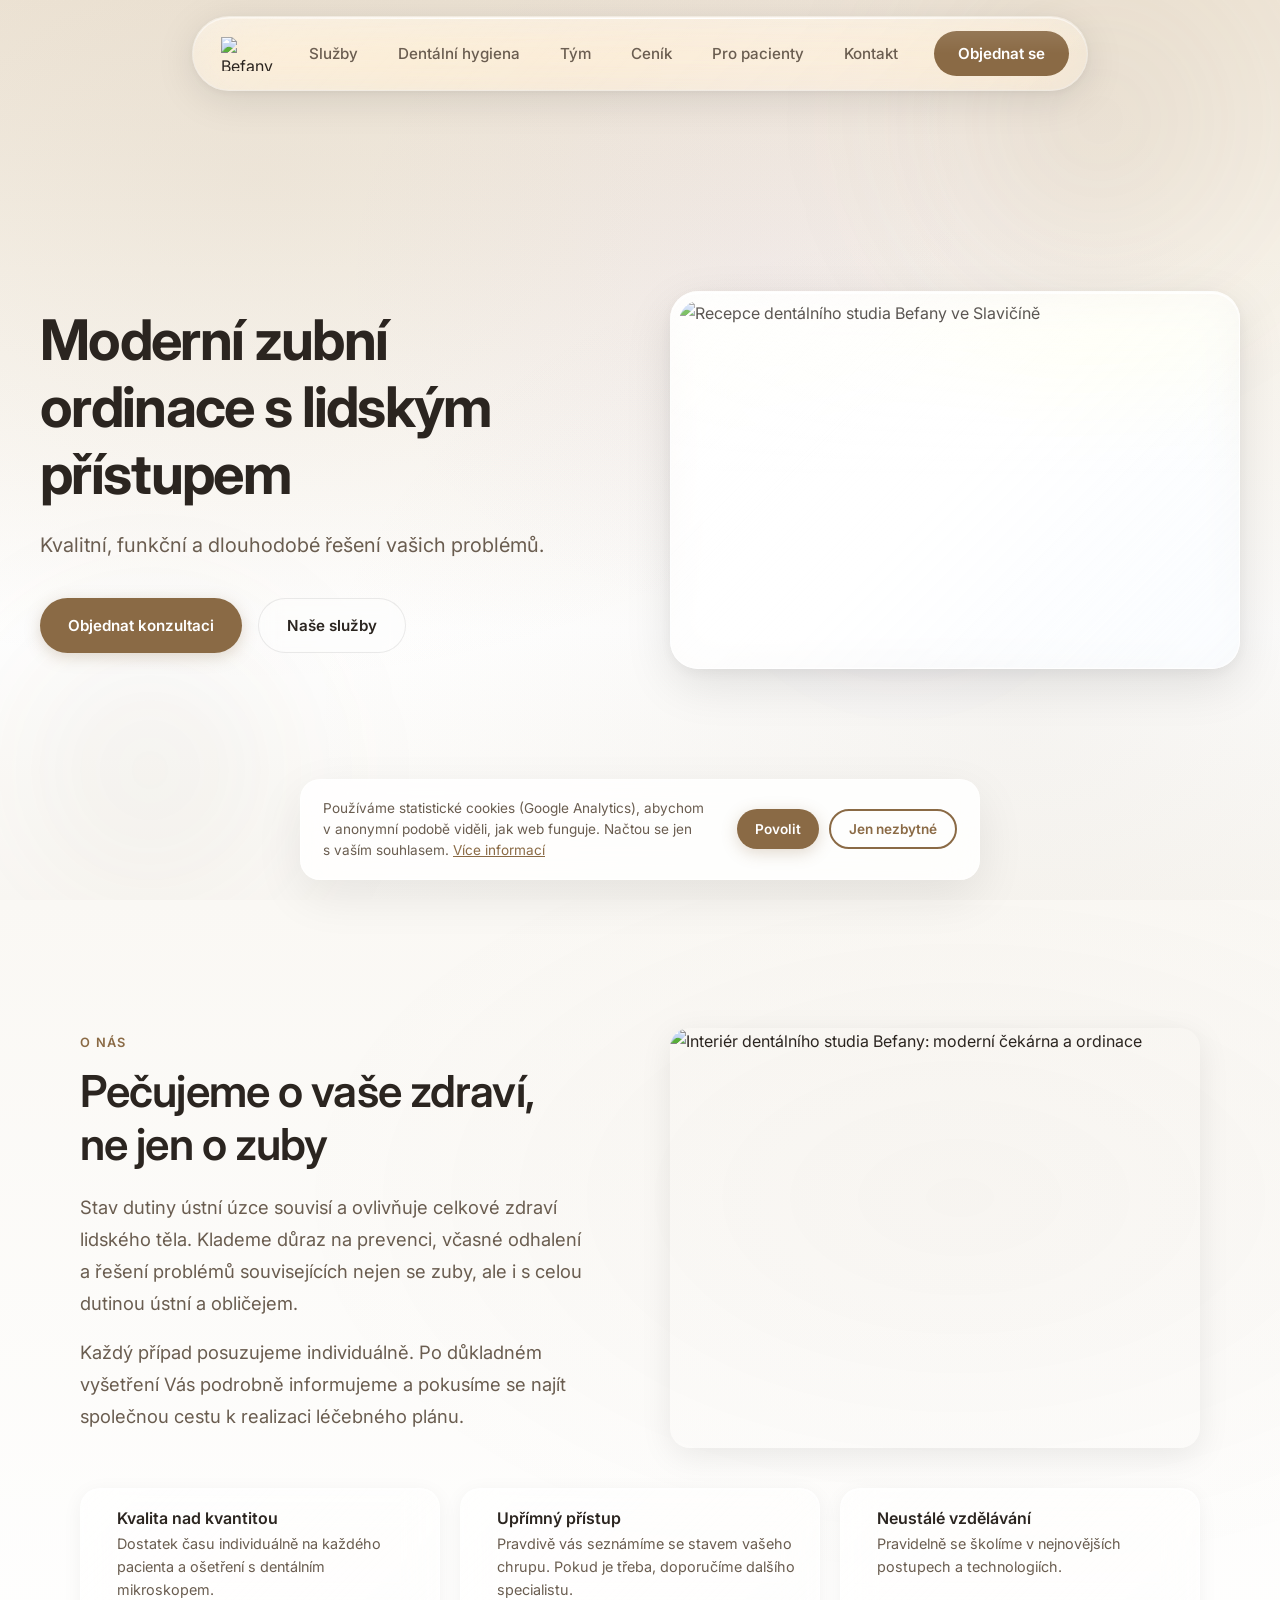
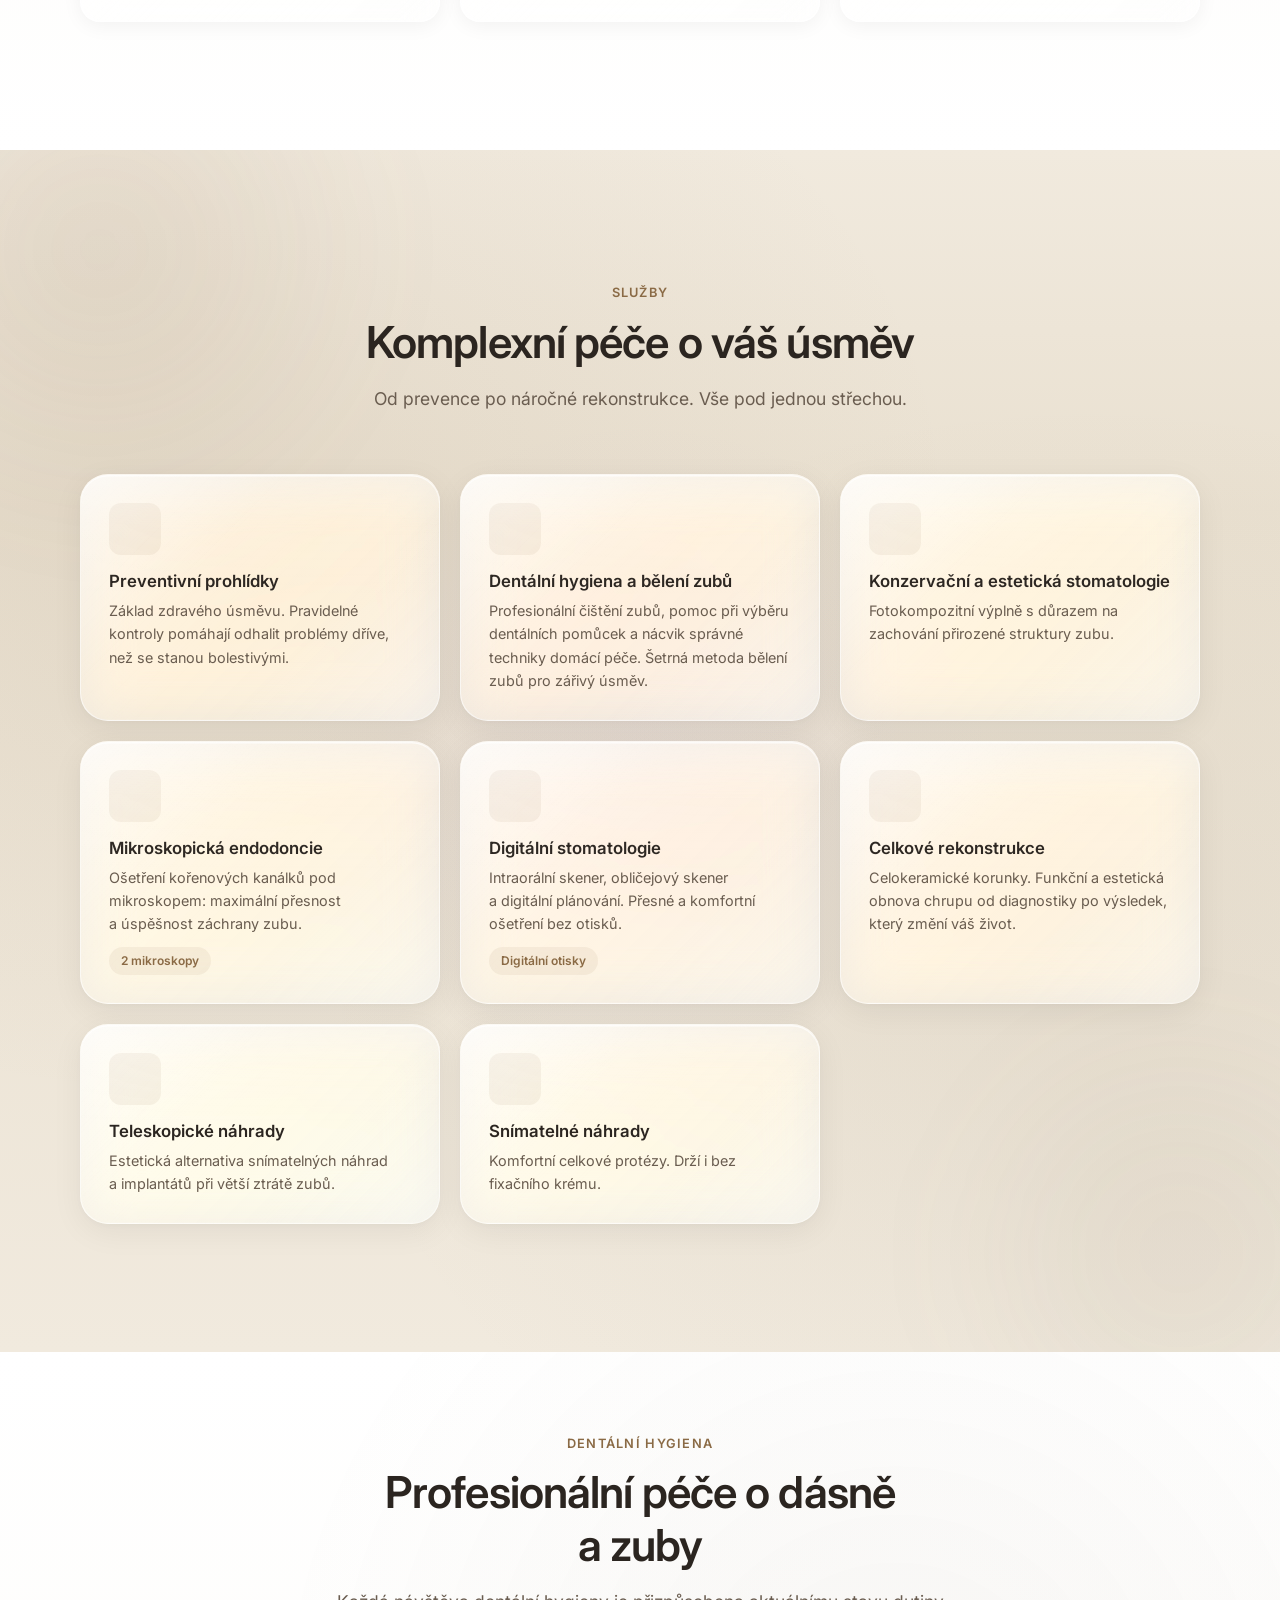
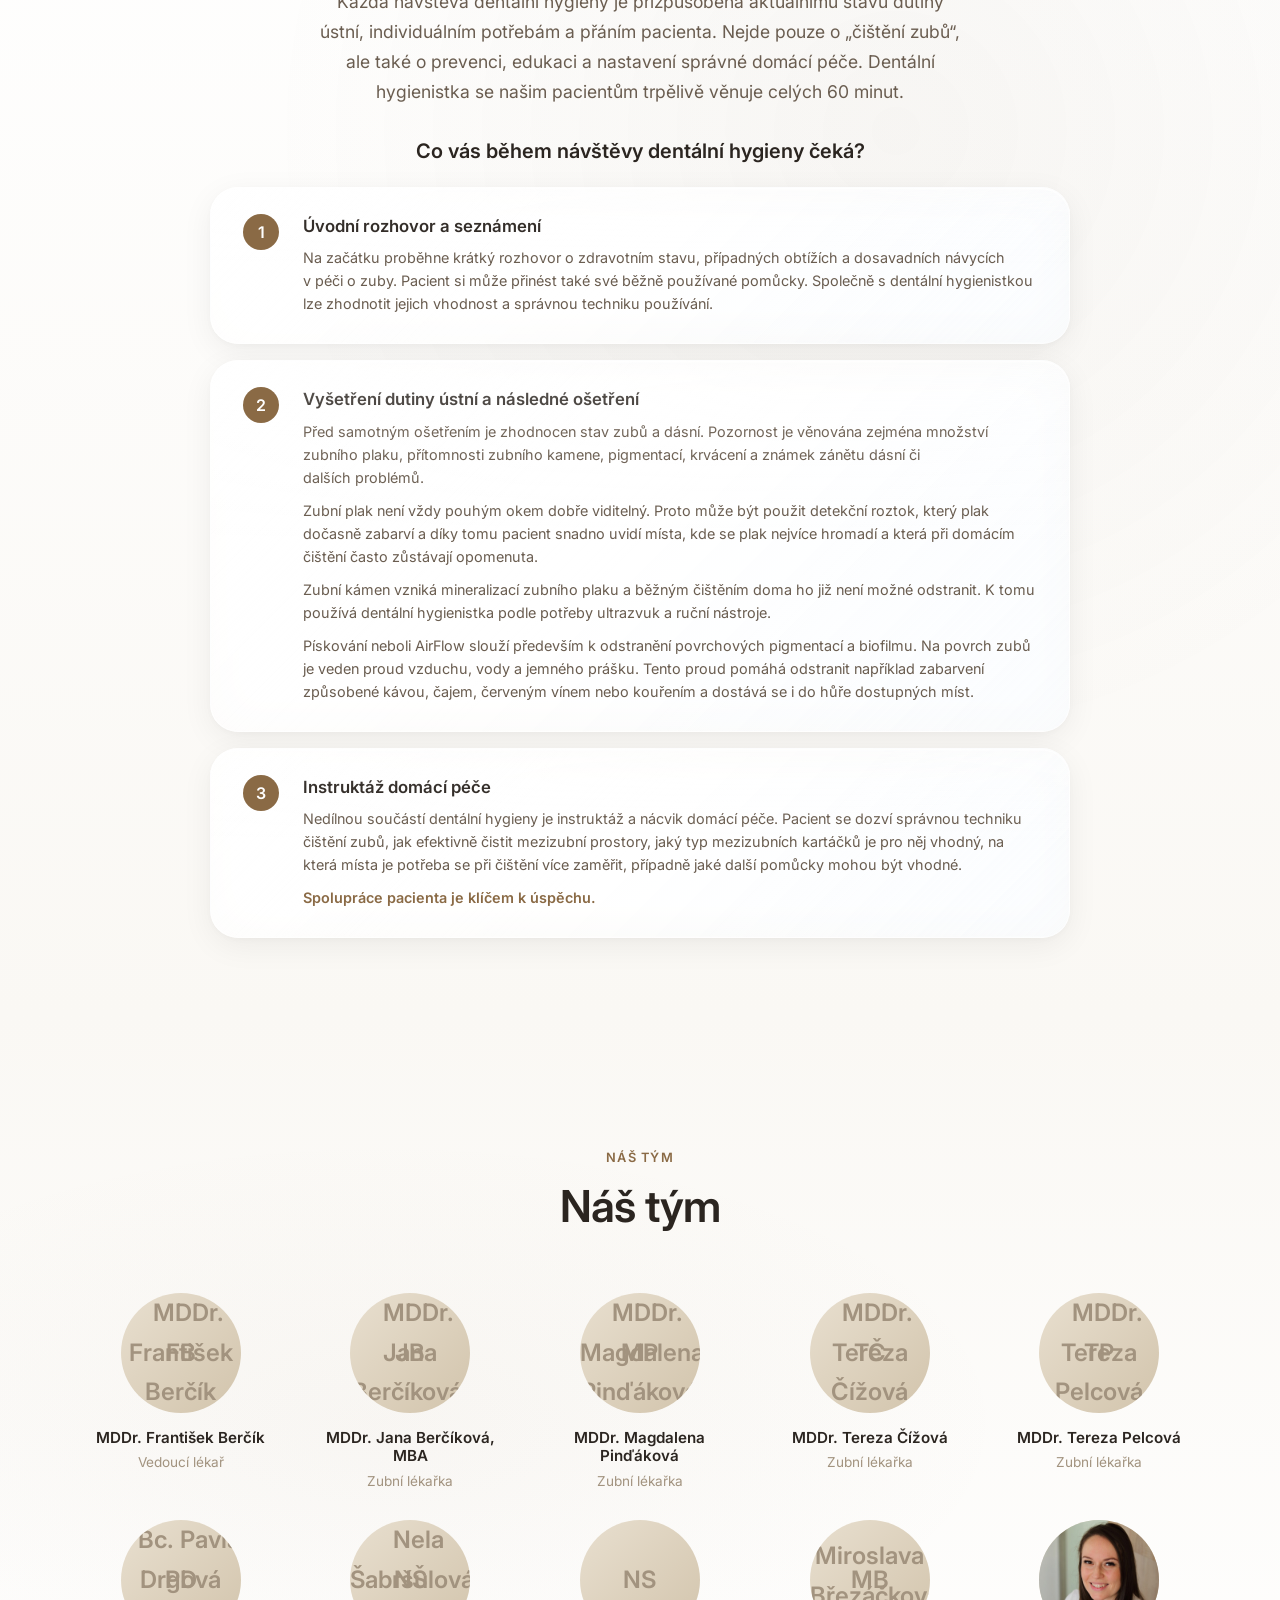
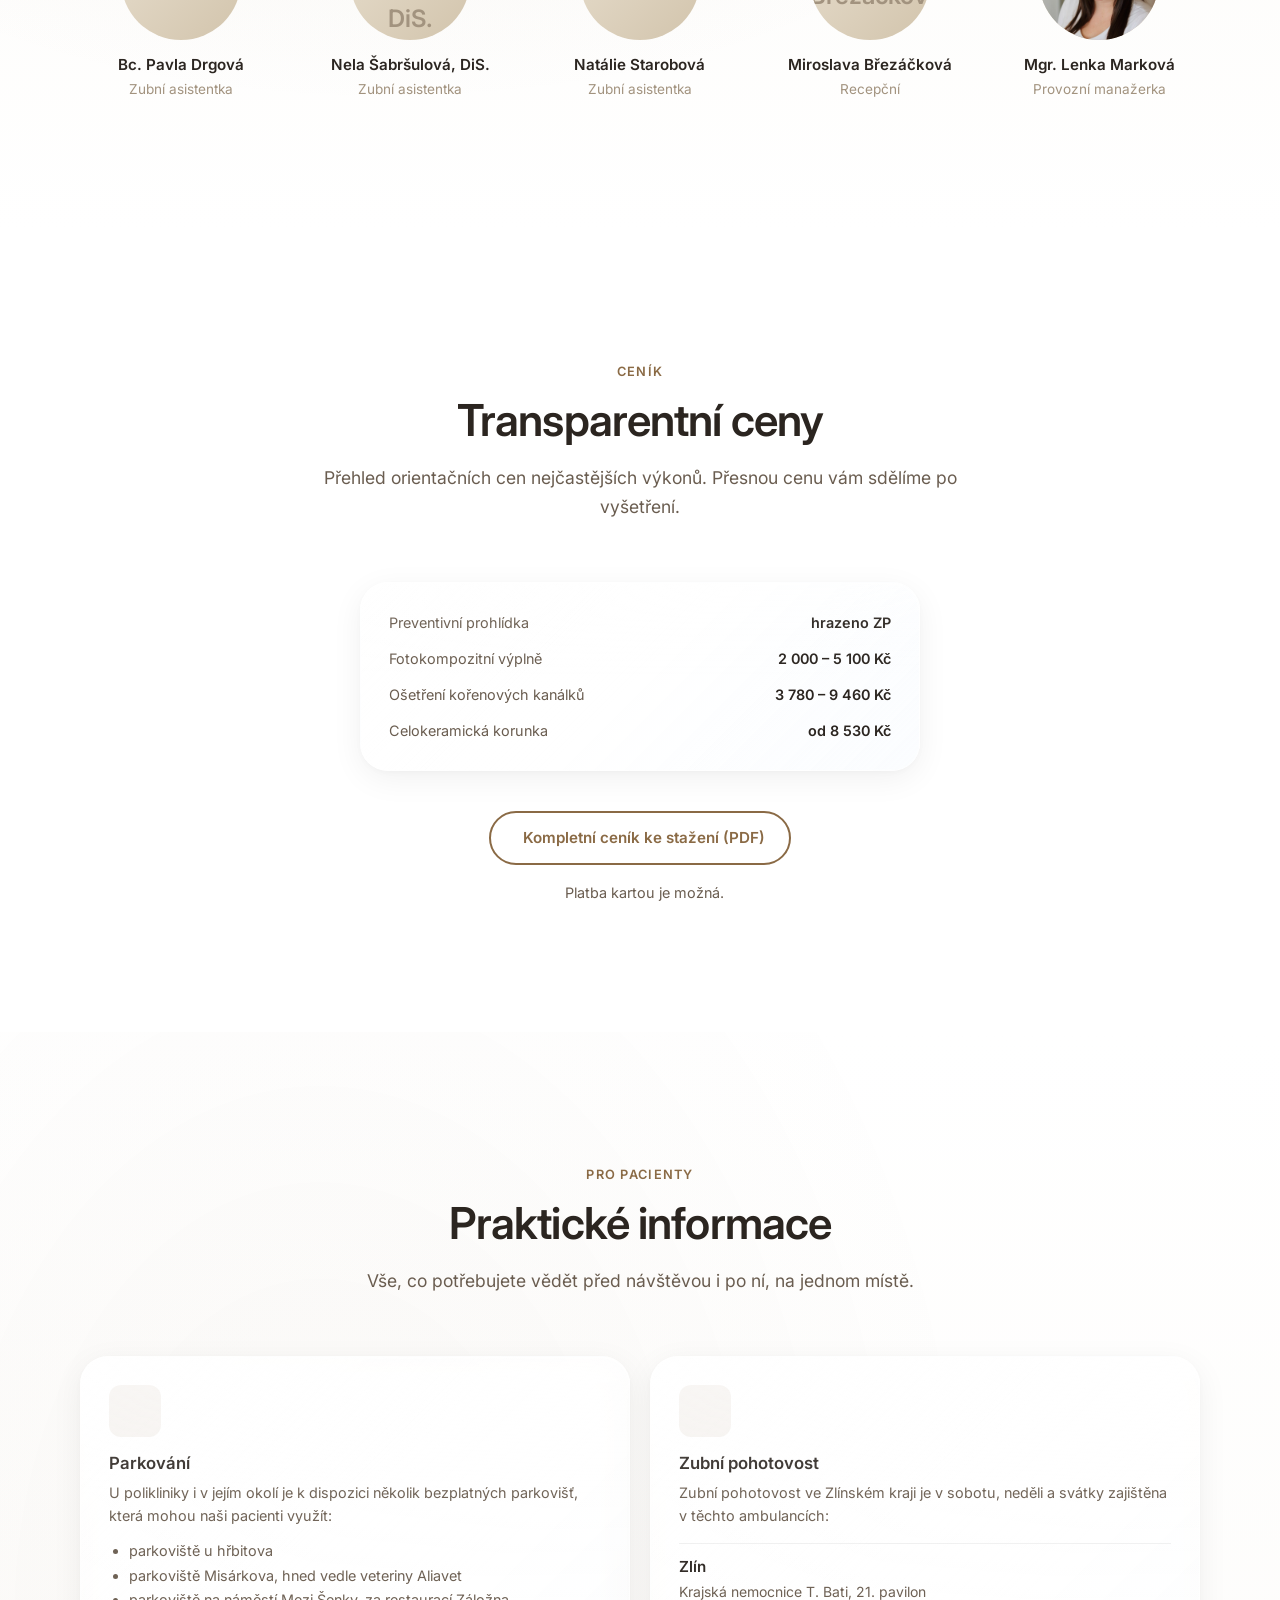
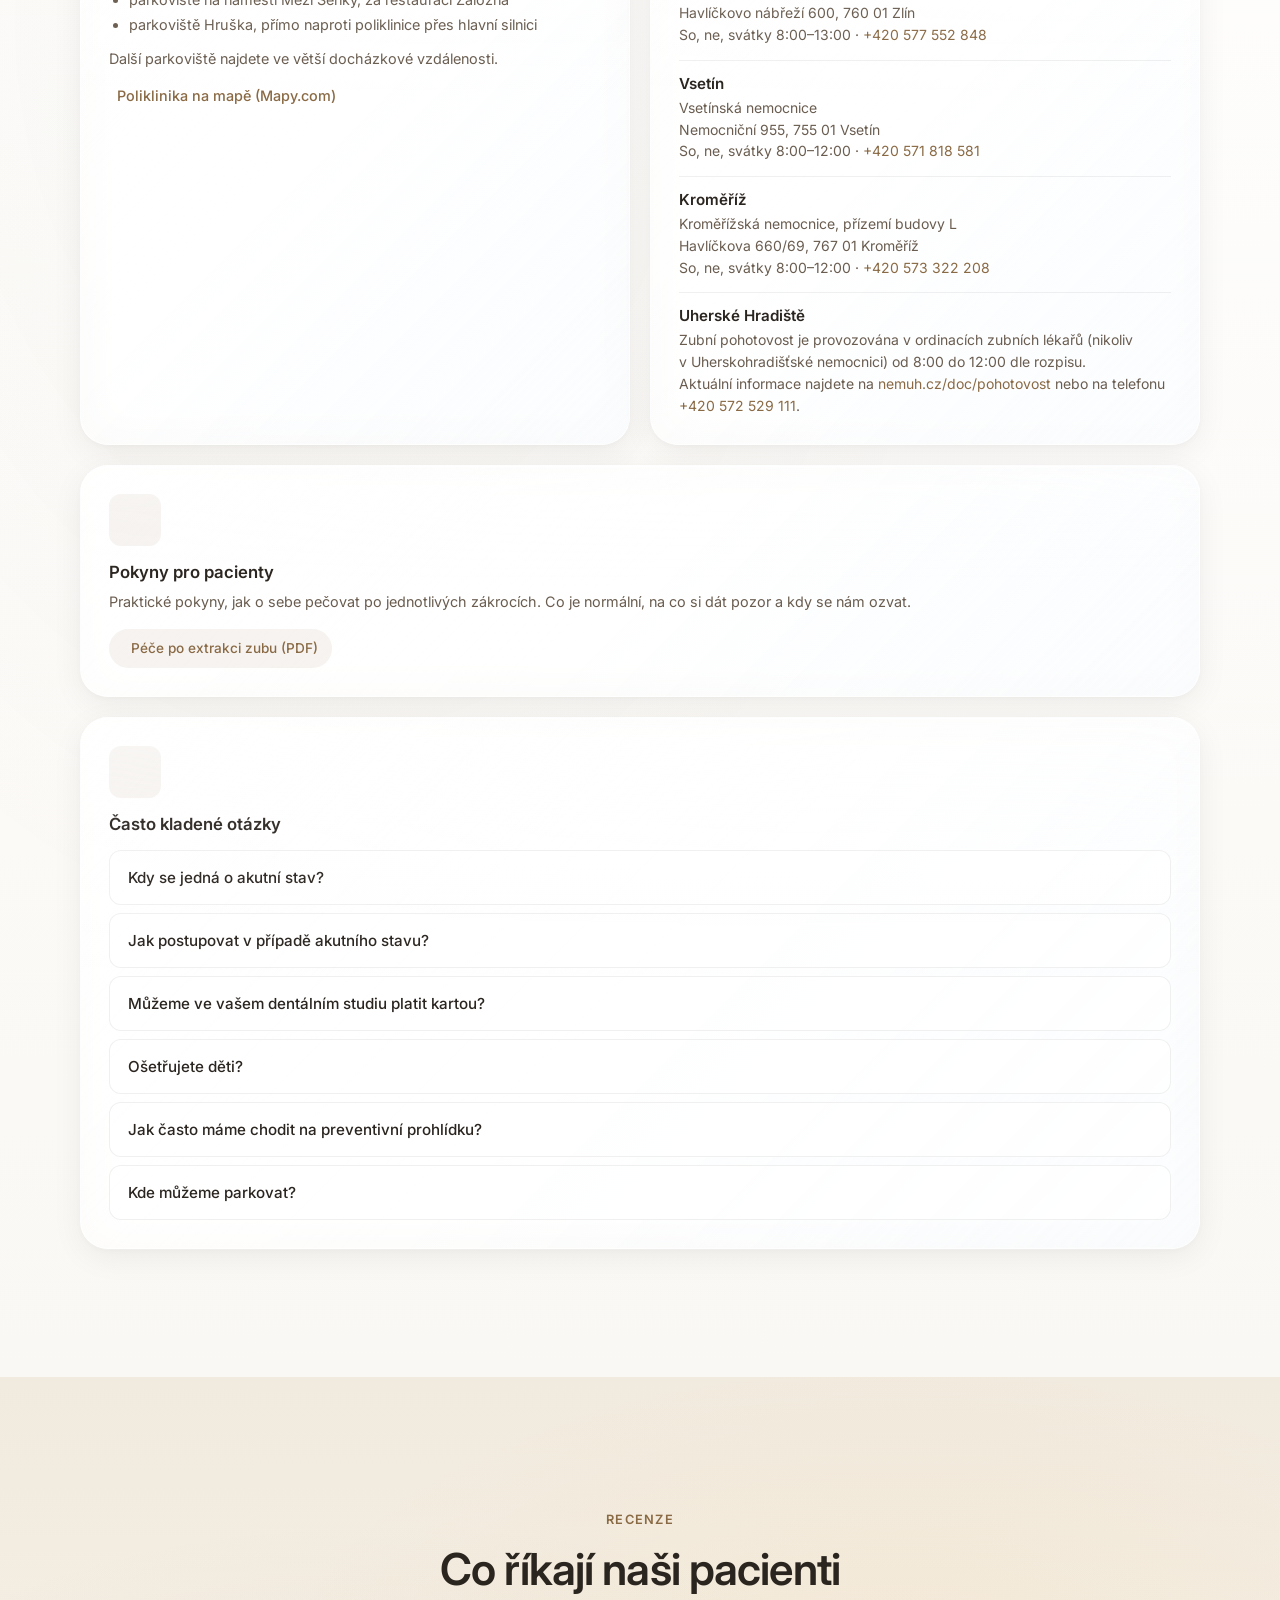
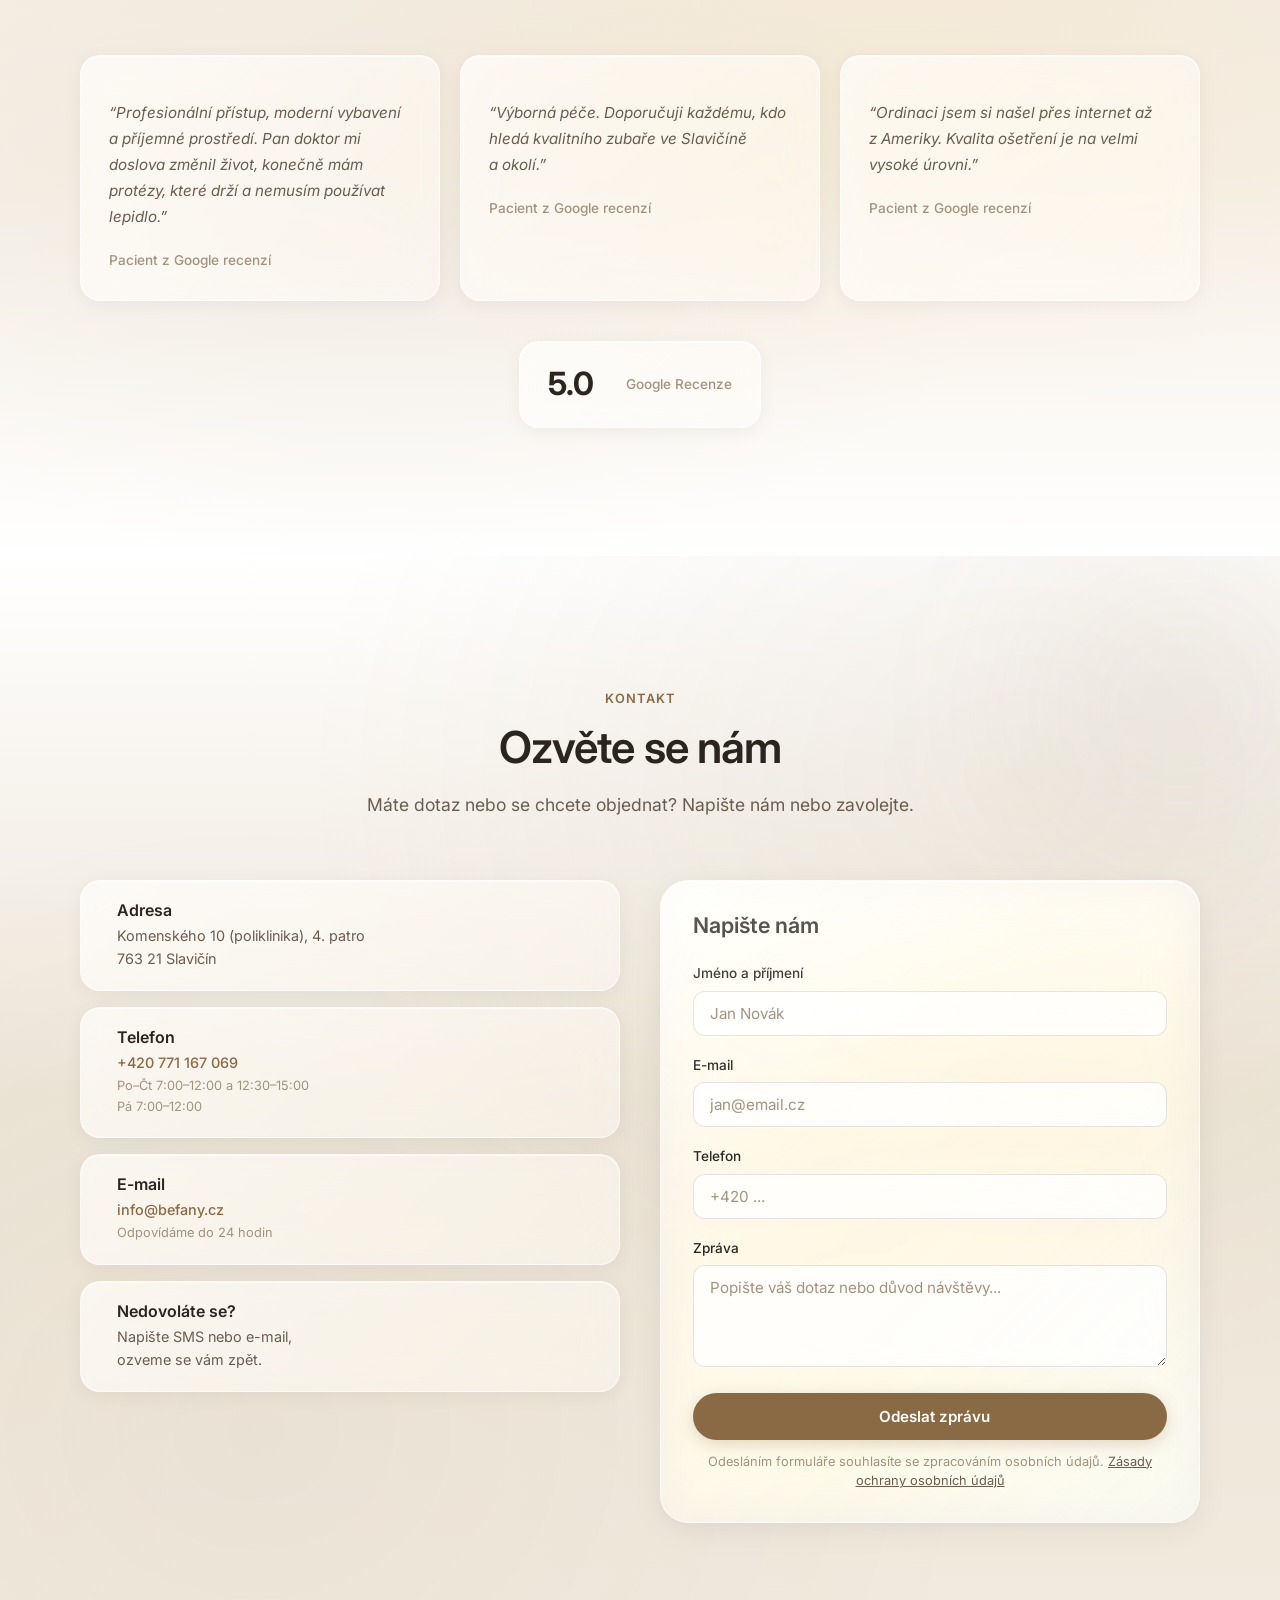
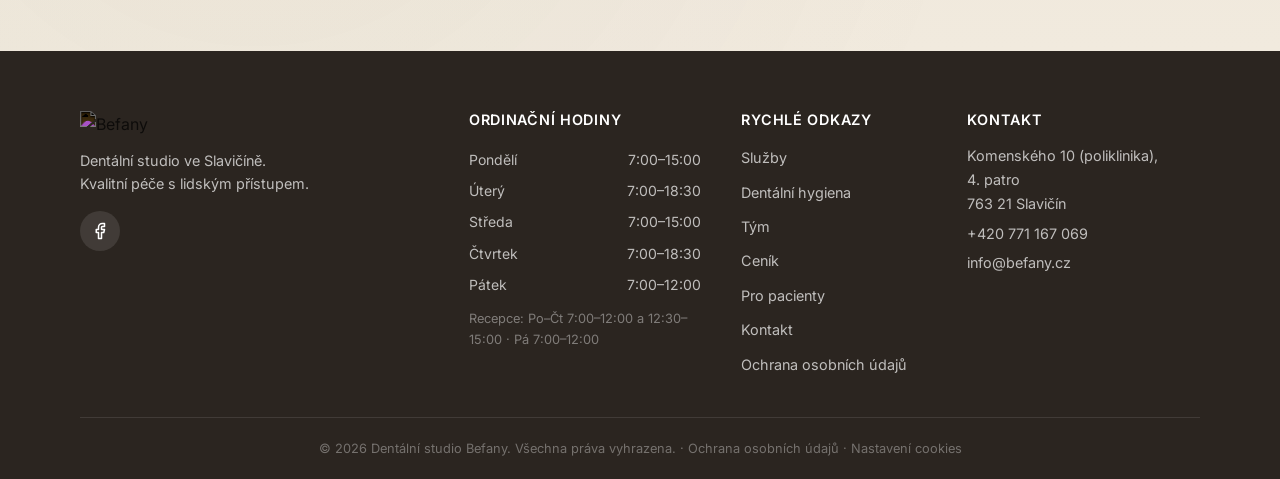
==== index.html @ 84bf46eb "v6.1 — funkční formulář (Web3Forms) a aktuality z Google tabulky - formulář posílá přes Web3Forms na" ====
<!DOCTYPE html>
<html lang="cs">
<head>
  <meta charset="UTF-8">
  <meta name="viewport" content="width=device-width, initial-scale=1.0">
  <meta name="description" content="Dentální studio Befany: kvalitní zubní péče ve Slavičíně. Specializujeme se na náročné případy, mikroskopickou endodoncii a digitální stomatologii.">
  <title>Befany · Dentální studio Slavičín</title>

  <!-- Fonts -->
  <link rel="preconnect" href="https://fonts.googleapis.com">
  <link rel="preconnect" href="https://fonts.gstatic.com" crossorigin>
  <link href="https://fonts.googleapis.com/css2?family=Inter:wght@300;400;500;600;700&display=swap" rel="stylesheet">

  <!-- Icons -->
  <script src="https://unpkg.com/lucide@latest"></script>

  <!-- Styles -->
  <link rel="stylesheet" href="style.css">
</head>
<body>

  <!-- ============ ISLAND NAVIGATION ============ -->
  <nav class="island-nav" id="islandNav">
    <a href="#hero" class="nav-logo">
      <img src="assets/befany-logo.png" alt="Befany" height="28">
    </a>
    <div class="nav-links" id="navLinks">
      <a href="#aktuality" class="nav-aktuality" hidden>Aktuality</a>
      <a href="#sluzby">Služby</a>
      <a href="#hygiena">Dentální hygiena</a>
      <a href="#tym">Tým</a>
      <a href="#cenik">Ceník</a>
      <a href="#propacienty">Pro pacienty</a>
      <a href="#kontakt">Kontakt</a>
    </div>
    <a href="#kontakt" class="nav-cta">Objednat se</a>
    <button class="nav-toggle" id="navToggle" aria-label="Menu">
      <i data-lucide="menu" class="icon-menu"></i>
      <i data-lucide="x" class="icon-close"></i>
    </button>
  </nav>

  <!-- Mobile overlay menu -->
  <div class="mobile-menu" id="mobileMenu">
    <div class="mobile-menu-content">
      <a href="#aktuality" class="nav-aktuality" hidden>Aktuality</a>
      <a href="#sluzby">Služby</a>
      <a href="#hygiena">Dentální hygiena</a>
      <a href="#tym">Tým</a>
      <a href="#cenik">Ceník</a>
      <a href="#parkovani">Parkování</a>
      <a href="#pokyny">Pokyny pro pacienty</a>
      <a href="#faq">Časté otázky</a>
      <a href="#pohotovost">Zubní pohotovost</a>
      <a href="#kontakt">Kontakt</a>
      <a href="#kontakt" class="mobile-cta">Objednat se</a>
    </div>
  </div>


  <!-- ============ HERO ============ -->
  <section class="hero" id="hero">
    <div class="hero-ambient">
      <div class="blob blob-1"></div>
      <div class="blob blob-2"></div>
      <div class="blob blob-3"></div>
    </div>
    <div class="hero-split">
      <div class="hero-content">
        <h1 class="hero-headline">Moderní zubní ordinace s&nbsp;lidským přístupem</h1>
        <p class="hero-sub">Kvalitní, funkční a&nbsp;dlouhodobé řešení vašich&nbsp;problémů.</p>
        <div class="hero-actions">
          <a href="#kontakt" class="btn btn-primary">Objednat konzultaci</a>
          <a href="#sluzby" class="btn btn-ghost">Naše služby</a>
        </div>
      </div>
      <div class="hero-image">
        <div class="hero-image-frame glass-card">
          <img src="assets/hero-bg.jpg" alt="Recepce dentálního studia Befany ve Slavičíně">
        </div>
      </div>
    </div>
    <!-- Aktuality · obsah se načítá z Google tabulky (main.js), bez platné aktuality zůstane skryto -->
    <div class="hero-aktuality" id="aktuality" hidden>
      <div class="hero-aktuality-inner glass-card">
        <div class="aktuality-pulse"></div>
        <div class="aktuality-icon">
          <i data-lucide="bell-ring"></i>
        </div>
        <div class="aktuality-content">
          <div class="aktuality-items"></div>
        </div>
      </div>
    </div>

    <div class="hero-scroll-hint">
      <i data-lucide="chevron-down"></i>
    </div>
  </section>


  <!-- ============ O NÁS (positioning) ============ -->
  <section class="section section-about" id="onas">
    <div class="container">
      <div class="about-grid">
        <div class="about-text reveal">
          <span class="section-label">O&nbsp;nás</span>
          <h2>Pečujeme o&nbsp;vaše zdraví, ne&nbsp;jen o&nbsp;zuby</h2>
          <p class="about-lead">Stav dutiny ústní úzce souvisí a&nbsp;ovlivňuje celkové zdraví lidského těla. Klademe důraz na prevenci, včasné odhalení a&nbsp;řešení problémů souvisejících nejen se zuby, ale i&nbsp;s&nbsp;celou dutinou ústní a&nbsp;obličejem.</p>
          <p class="about-lead">Každý případ posuzujeme individuálně. Po důkladném vyšetření Vás podrobně informujeme a&nbsp;pokusíme se najít společnou cestu k&nbsp;realizaci léčebného plánu.</p>
        </div>
        <div class="about-image reveal">
          <img src="assets/o-nas.jpg" alt="Interiér dentálního studia Befany: moderní čekárna a ordinace">
        </div>
      </div>
      <div class="about-values reveal">
        <div class="value-card glass-card-light">
          <i data-lucide="shield-check"></i>
          <div>
            <h4>Kvalita nad kvantitou</h4>
            <p>Dostatek času individuálně na každého pacienta a&nbsp;ošetření s&nbsp;dentálním mikroskopem.</p>
          </div>
        </div>
        <div class="value-card glass-card-light">
          <i data-lucide="heart-handshake"></i>
          <div>
            <h4>Upřímný přístup</h4>
            <p>Pravdivě vás seznámíme se stavem vašeho chrupu. Pokud je třeba, doporučíme dalšího specialistu.</p>
          </div>
        </div>
        <div class="value-card glass-card-light">
          <i data-lucide="graduation-cap"></i>
          <div>
            <h4>Neustálé vzdělávání</h4>
            <p>Pravidelně se školíme v&nbsp;nejnovějších postupech a&nbsp;technologiích.</p>
          </div>
        </div>
      </div>
    </div>
  </section>


  <!-- ============ SLUŽBY ============ -->
  <section class="section section-services" id="sluzby">
    <div class="container">
      <div class="section-header reveal">
        <span class="section-label">Služby</span>
        <h2>Komplexní péče o&nbsp;váš úsměv</h2>
        <p class="section-desc">Od prevence po náročné rekonstrukce. Vše pod jednou střechou.</p>
      </div>

      <div class="services-grid">

        <div class="service-card glass-card reveal">
          <div class="service-icon">
            <i data-lucide="search"></i>
          </div>
          <h3>Preventivní prohlídky</h3>
          <p>Základ zdravého úsměvu. Pravidelné kontroly pomáhají odhalit problémy dříve, než se stanou bolestivými.</p>
        </div>

        <div class="service-card glass-card reveal">
          <div class="service-icon">
            <i data-lucide="sparkles"></i>
          </div>
          <h3>Dentální hygiena a&nbsp;bělení zubů</h3>
          <p>Profesionální čištění zubů, pomoc při výběru dentálních pomůcek a&nbsp;nácvik správné techniky domácí péče. Šetrná metoda bělení zubů pro zářivý úsměv.</p>
        </div>

        <div class="service-card glass-card reveal">
          <div class="service-icon">
            <i data-lucide="puzzle"></i>
          </div>
          <h3>Konzervační a&nbsp;estetická stomatologie</h3>
          <p>Fotokompozitní výplně s&nbsp;důrazem na zachování přirozené struktury zubu.</p>
        </div>

        <div class="service-card glass-card reveal">
          <div class="service-icon">
            <i data-lucide="microscope"></i>
          </div>
          <h3>Mikroskopická endodoncie</h3>
          <p>Ošetření kořenových kanálků pod mikroskopem: maximální přesnost a&nbsp;úspěšnost záchrany zubu.</p>
          <span class="service-badge">2 mikroskopy</span>
        </div>

        <div class="service-card glass-card reveal">
          <div class="service-icon">
            <i data-lucide="monitor-smartphone"></i>
          </div>
          <h3>Digitální stomatologie</h3>
          <p>Intraorální skener, obličejový skener a&nbsp;digitální plánování. Přesné a&nbsp;komfortní ošetření bez otisků.</p>
          <span class="service-badge">Digitální otisky</span>
        </div>

        <div class="service-card glass-card reveal">
          <div class="service-icon">
            <i data-lucide="refresh-cw"></i>
          </div>
          <h3>Celkové rekonstrukce</h3>
          <p>Celokeramické korunky. Funkční a&nbsp;estetická obnova chrupu od diagnostiky po výsledek, který změní váš život.</p>
        </div>

        <div class="service-card glass-card reveal">
          <div class="service-icon">
            <i data-lucide="layers"></i>
          </div>
          <h3>Teleskopické náhrady</h3>
          <p>Estetická alternativa snímatelných náhrad a&nbsp;implantátů při větší ztrátě zubů.</p>
        </div>

        <div class="service-card glass-card reveal">
          <div class="service-icon">
            <i data-lucide="smile"></i>
          </div>
          <h3>Snímatelné náhrady</h3>
          <p>Komfortní celkové protézy. Drží i&nbsp;bez fixačního krému.</p>
        </div>

      </div>
    </div>
  </section>


  <!-- ============ DENTÁLNÍ HYGIENA ============ -->
  <section class="section section-hygiene" id="hygiena">
    <div class="container">
      <div class="section-header reveal">
        <span class="section-label">Dentální hygiena</span>
        <h2>Profesionální péče o&nbsp;dásně a&nbsp;zuby</h2>
        <p class="section-desc">Každá návštěva dentální hygieny je přizpůsobena aktuálnímu stavu dutiny ústní, individuálním potřebám a&nbsp;přáním pacienta. Nejde pouze o&nbsp;„čištění zubů“, ale také o&nbsp;prevenci, edukaci a&nbsp;nastavení správné domácí péče. Dentální hygienistka se našim pacientům trpělivě věnuje celých 60&nbsp;minut.</p>
      </div>

      <h3 class="hygiene-steps-title reveal">Co vás během návštěvy dentální hygieny&nbsp;čeká?</h3>
      <div class="hygiene-steps">

        <div class="hygiene-step glass-card reveal">
          <span class="hygiene-step-num">1</span>
          <h4>Úvodní rozhovor a&nbsp;seznámení</h4>
          <p>Na začátku proběhne krátký rozhovor o&nbsp;zdravotním stavu, případných obtížích a&nbsp;dosavadních návycích v&nbsp;péči o&nbsp;zuby. Pacient si může přinést také své běžně používané pomůcky. Společně s&nbsp;dentální hygienistkou lze zhodnotit jejich vhodnost a&nbsp;správnou techniku&nbsp;používání.</p>
        </div>

        <div class="hygiene-step glass-card reveal">
          <span class="hygiene-step-num">2</span>
          <h4>Vyšetření dutiny ústní a&nbsp;následné ošetření</h4>
          <p>Před samotným ošetřením je zhodnocen stav zubů a&nbsp;dásní. Pozornost je věnována zejména množství zubního plaku, přítomnosti zubního kamene, pigmentací, krvácení a&nbsp;známek zánětu dásní či dalších&nbsp;problémů.</p>
          <p>Zubní plak není vždy pouhým okem dobře viditelný. Proto může být použit detekční roztok, který plak dočasně zabarví a&nbsp;díky tomu pacient snadno uvidí místa, kde se plak nejvíce hromadí a&nbsp;která při domácím čištění často zůstávají&nbsp;opomenuta.</p>
          <p>Zubní kámen vzniká mineralizací zubního plaku a&nbsp;běžným čištěním doma ho již není možné odstranit. K&nbsp;tomu používá dentální hygienistka podle potřeby ultrazvuk a&nbsp;ruční&nbsp;nástroje.</p>
          <p>Pískování neboli AirFlow slouží především k&nbsp;odstranění povrchových pigmentací a&nbsp;biofilmu. Na povrch zubů je veden proud vzduchu, vody a&nbsp;jemného prášku. Tento proud pomáhá odstranit například zabarvení způsobené kávou, čajem, červeným vínem nebo kouřením a&nbsp;dostává se i&nbsp;do hůře dostupných&nbsp;míst.</p>
        </div>

        <div class="hygiene-step glass-card reveal">
          <span class="hygiene-step-num">3</span>
          <h4>Instruktáž domácí péče</h4>
          <p>Nedílnou součástí dentální hygieny je instruktáž a&nbsp;nácvik domácí péče. Pacient se dozví správnou techniku čištění zubů, jak efektivně čistit mezizubní prostory, jaký typ mezizubních kartáčků je pro něj vhodný, na která místa je potřeba se při čištění více zaměřit, případně jaké další pomůcky mohou být&nbsp;vhodné.</p>
          <p class="hygiene-step-accent">Spolupráce pacienta je klíčem k&nbsp;úspěchu.</p>
        </div>

      </div>
    </div>
  </section>


  <!-- ============ TÝM ============ -->
  <section class="section section-team" id="tym">
    <div class="container">
      <div class="section-header reveal">
        <span class="section-label">Náš tým</span>
        <h2>Náš tým</h2>
      </div>

      <div class="team-grid">

        <div class="team-card reveal">
          <div class="team-photo" data-initials="FB">
            <img src="assets/team/frantisek-bercik.jpg" alt="MDDr. František Berčík" loading="lazy">
          </div>
          <h3>MDDr. František Berčík</h3>
          <p class="team-role">Vedoucí lékař</p>
        </div>

        <div class="team-card reveal">
          <div class="team-photo" data-initials="JB">
            <img src="assets/team/jana-bercikova.jpg" alt="MDDr. Jana Berčíková, MBA" loading="lazy">
          </div>
          <h3>MDDr. Jana Berčíková, MBA</h3>
          <p class="team-role">Zubní lékařka</p>
        </div>

        <div class="team-card reveal">
          <div class="team-photo" data-initials="MP">
            <img src="assets/team/magdalena-pindakova.jpg" alt="MDDr. Magdalena Pinďáková" loading="lazy">
          </div>
          <h3>MDDr. Magdalena Pinďáková</h3>
          <p class="team-role">Zubní lékařka</p>
        </div>

        <div class="team-card reveal">
          <div class="team-photo" data-initials="TČ">
            <img src="assets/team/tereza-cizova.jpg" alt="MDDr. Tereza Čížová" loading="lazy">
          </div>
          <h3>MDDr. Tereza Čížová</h3>
          <p class="team-role">Zubní lékařka</p>
        </div>

        <div class="team-card reveal">
          <div class="team-photo" data-initials="TP">
            <img src="assets/team/tereza-pelcova.jpg" alt="MDDr. Tereza Pelcová" loading="lazy">
          </div>
          <h3>MDDr. Tereza Pelcová</h3>
          <p class="team-role">Zubní lékařka</p>
        </div>

        <div class="team-card reveal">
          <div class="team-photo" data-initials="PD">
            <img src="assets/team/pavla-drgova.jpg" alt="Bc. Pavla Drgová" loading="lazy">
          </div>
          <h3>Bc. Pavla Drgová</h3>
          <p class="team-role">Zubní asistentka</p>
        </div>

        <div class="team-card reveal">
          <div class="team-photo" data-initials="NŠ">
            <img src="assets/team/nela-sabrsulova.jpg" alt="Nela Šabršulová, DiS." loading="lazy">
          </div>
          <h3>Nela Šabršulová, DiS.</h3>
          <p class="team-role">Zubní asistentka</p>
        </div>

        <div class="team-card reveal">
          <div class="team-photo" data-initials="NS"></div>
          <h3>Natálie Starobová</h3>
          <p class="team-role">Zubní asistentka</p>
        </div>

        <div class="team-card reveal">
          <div class="team-photo" data-initials="MB">
            <img src="assets/team/miroslava-brezackova.jpg" alt="Miroslava Březáčková" loading="lazy">
          </div>
          <h3>Miroslava Březáčková</h3>
          <p class="team-role">Recepční</p>
        </div>

        <div class="team-card reveal">
          <div class="team-photo" data-initials="LM">
            <img src="assets/team/lenka-markova.jpg" alt="Mgr. Lenka Marková" loading="lazy">
          </div>
          <h3>Mgr. Lenka Marková</h3>
          <p class="team-role">Provozní manažerka</p>
        </div>

      </div>
    </div>
  </section>


  <!-- ============ CENÍK ============ -->
  <section class="section section-pricing" id="cenik">
    <div class="container">
      <div class="section-header reveal">
        <span class="section-label">Ceník</span>
        <h2>Transparentní ceny</h2>
        <p class="section-desc">Přehled orientačních cen nejčastějších výkonů. Přesnou cenu vám sdělíme po vyšetření.</p>
      </div>

      <div class="pricing-grid pricing-grid-single">

        <div class="pricing-card glass-card reveal">
          <div class="pricing-items">
            <div class="pricing-row">
              <span>Preventivní prohlídka</span>
              <span class="pricing-price">hrazeno ZP</span>
            </div>
            <div class="pricing-row">
              <span>Fotokompozitní výplně</span>
              <span class="pricing-price">2&nbsp;000 – 5&nbsp;100 Kč</span>
            </div>
            <div class="pricing-row">
              <span>Ošetření kořenových kanálků</span>
              <span class="pricing-price">3&nbsp;780 – 9&nbsp;460 Kč</span>
            </div>
            <div class="pricing-row">
              <span>Celokeramická korunka</span>
              <span class="pricing-price">od 8&nbsp;530 Kč</span>
            </div>
          </div>
        </div>

      </div>

      <div class="pricing-download reveal">
        <a href="assets/files/Befany_cenik_2026.pdf" target="_blank" rel="noopener" class="btn btn-outline">
          <i data-lucide="download"></i>
          Kompletní ceník ke stažení (PDF)
        </a>
        <p class="pricing-note"><i data-lucide="credit-card"></i> Platba kartou je&nbsp;možná.</p>
      </div>

    </div>
  </section>


  <!-- ============ PRO PACIENTY ============ -->
  <section class="section section-patients" id="propacienty">
    <div class="container">
      <div class="section-header reveal">
        <span class="section-label">Pro pacienty</span>
        <h2>Praktické informace</h2>
        <p class="section-desc">Vše, co potřebujete vědět před návštěvou i&nbsp;po&nbsp;ní, na&nbsp;jednom&nbsp;místě.</p>
      </div>

      <div class="patients-grid">

        <!-- Parkování -->
        <div class="patient-card glass-card reveal" id="parkovani">
          <div class="service-icon">
            <i data-lucide="car"></i>
          </div>
          <h3>Parkování</h3>
          <p>U&nbsp;polikliniky i&nbsp;v&nbsp;jejím okolí je k&nbsp;dispozici několik bezplatných parkovišť, která mohou naši pacienti využít:</p>
          <ul class="patient-list">
            <li>parkoviště u&nbsp;hřbitova</li>
            <li>parkoviště Misárkova, hned vedle veteriny Aliavet</li>
            <li>parkoviště na náměstí Mezi Šenky, za restaurací Záložna</li>
            <li>parkoviště Hruška, přímo naproti poliklinice přes hlavní silnici</li>
          </ul>
          <p>Další parkoviště najdete ve větší docházkové vzdálenosti.</p>
          <a class="patient-link" href="https://mapy.com/cs/turisticka?source=firm&amp;id=12998020&amp;x=17.8740966&amp;y=49.0902812&amp;z=19" target="_blank" rel="noopener"><i data-lucide="map"></i> Poliklinika na&nbsp;mapě (Mapy.com)</a>
        </div>

        <!-- Zubní pohotovost -->
        <div class="patient-card glass-card reveal" id="pohotovost">
          <div class="service-icon">
            <i data-lucide="siren"></i>
          </div>
          <h3>Zubní pohotovost</h3>
          <p>Zubní pohotovost ve Zlínském kraji je v&nbsp;sobotu, neděli a&nbsp;svátky zajištěna v&nbsp;těchto ambulancích:</p>
          <div class="emergency-list">
            <div class="emergency-item">
              <h4>Zlín</h4>
              <p>Krajská nemocnice T. Bati, 21. pavilon<br>Havlíčkovo nábřeží 600, 760&nbsp;01 Zlín</p>
              <p>So, ne, svátky 8:00–13:00 · <a href="tel:+420577552848">+420&nbsp;577&nbsp;552&nbsp;848</a></p>
            </div>
            <div class="emergency-item">
              <h4>Vsetín</h4>
              <p>Vsetínská nemocnice<br>Nemocniční 955, 755&nbsp;01 Vsetín</p>
              <p>So, ne, svátky 8:00–12:00 · <a href="tel:+420571818581">+420&nbsp;571&nbsp;818&nbsp;581</a></p>
            </div>
            <div class="emergency-item">
              <h4>Kroměříž</h4>
              <p>Kroměřížská nemocnice, přízemí budovy L<br>Havlíčkova 660/69, 767&nbsp;01 Kroměříž</p>
              <p>So, ne, svátky 8:00–12:00 · <a href="tel:+420573322208">+420&nbsp;573&nbsp;322&nbsp;208</a></p>
            </div>
            <div class="emergency-item">
              <h4>Uherské Hradiště</h4>
              <p>Zubní pohotovost je provozována v&nbsp;ordinacích zubních lékařů (nikoliv v&nbsp;Uherskohradišťské nemocnici) od 8:00 do 12:00 dle rozpisu.</p>
              <p>Aktuální informace najdete na <a href="https://www.nemuh.cz/doc/pohotovost" target="_blank" rel="noopener">nemuh.cz/doc/pohotovost</a> nebo na telefonu <a href="tel:+420572529111">+420&nbsp;572&nbsp;529&nbsp;111</a>.</p>
            </div>
          </div>
        </div>

        <!-- Pokyny pro pacienty -->
        <div class="patient-card glass-card patient-card-wide reveal" id="pokyny">
          <div class="service-icon">
            <i data-lucide="clipboard-list"></i>
          </div>
          <h3>Pokyny pro pacienty</h3>
          <p>Praktické pokyny, jak o&nbsp;sebe pečovat po jednotlivých zákrocích. Co je normální, na co si dát pozor a&nbsp;kdy se nám ozvat.</p>
          <div class="pokyny-list">
            <a class="pokyny-item" href="assets/files/Befany_pece-po-extrakci.pdf" target="_blank" rel="noopener"><i data-lucide="file-text"></i> Péče po extrakci zubu (PDF)</a>
          </div>
        </div>

        <!-- FAQ -->
        <div class="patient-card glass-card patient-card-wide reveal" id="faq">
          <div class="service-icon">
            <i data-lucide="message-circle-question"></i>
          </div>
          <h3>Často kladené otázky</h3>
          <div class="faq-list">
            <details class="faq-item">
              <summary>Kdy se jedná o&nbsp;akutní stav? <i data-lucide="chevron-down"></i></summary>
              <p>Pociťujete silnou, nepřetržitou bolest, která nereaguje na běžná analgetika. Máte otok tváře, dásní nebo krku (zejména s&nbsp;teplotou a&nbsp;obtížným polykáním). Dále také v&nbsp;případě úrazu zubů (vyražený nebo zlomený zub) či krvácení po zákroku, které se nedaří zastavit.</p>
            </details>
            <details class="faq-item">
              <summary>Jak postupovat v&nbsp;případě akutního stavu? <i data-lucide="chevron-down"></i></summary>
              <p>Pokud máte akutní potíže, ošetříme vás po předchozí telefonické domluvě v&nbsp;naší pracovní době. Volejte prosím hned ráno (mezi 7:00 a 8:00), pokusíme se vás ošetřit co nejdříve. Bez objednání může být čekací doba delší.</p>
              <p>Mimo naši pracovní dobu využijte <a href="#pohotovost">zubní pohotovost ve Zlínském kraji</a>.</p>
            </details>
            <details class="faq-item">
              <summary>Můžeme ve vašem dentálním studiu platit kartou? <i data-lucide="chevron-down"></i></summary>
              <p>Ano, v&nbsp;našem dentálním studiu můžete pohodlně platit kartou. Hotovost bereme samozřejmě také.</p>
            </details>
            <details class="faq-item">
              <summary>Ošetřujete děti? <i data-lucide="chevron-down"></i></summary>
              <p>Ano. Je vhodné, aby rodiče s&nbsp;dětmi chodili ke společnému zubaři (do stejného zdravotnického zařízení), proto přijímáme primárně děti našich pacientů.</p>
            </details>
            <details class="faq-item">
              <summary>Jak často máme chodit na preventivní prohlídku? <i data-lucide="chevron-down"></i></summary>
              <p>Na preventivní prohlídku doporučujeme chodit 1× za rok v&nbsp;případě dospělé osoby, u&nbsp;dítěte pak každých 6 měsíců.</p>
            </details>
            <details class="faq-item">
              <summary>Kde můžeme parkovat? <i data-lucide="chevron-down"></i></summary>
              <p>Informace, kde můžete parkovat v&nbsp;okolí polikliniky, najdete v&nbsp;sekci <a href="#parkovani">Parkování</a>.</p>
            </details>
          </div>
        </div>

      </div>
    </div>
  </section>


  <!-- ============ RECENZE ============ -->
  <section class="section section-reviews" id="recenze">
    <div class="container">
      <div class="section-header reveal">
        <span class="section-label">Recenze</span>
        <h2>Co říkají naši pacienti</h2>
      </div>
      <div class="reviews-grid">
        <div class="review-card glass-card-light reveal">
          <div class="review-stars">
            <i data-lucide="star"></i><i data-lucide="star"></i><i data-lucide="star"></i><i data-lucide="star"></i><i data-lucide="star"></i>
          </div>
          <p class="review-text">&ldquo;Profesionální přístup, moderní vybavení a&nbsp;příjemné prostředí. Pan doktor mi doslova změnil život, konečně mám protézy, které drží a&nbsp;nemusím používat lepidlo.&rdquo;</p>
          <span class="review-author">Pacient z&nbsp;Google recenzí</span>
        </div>
        <div class="review-card glass-card-light reveal">
          <div class="review-stars">
            <i data-lucide="star"></i><i data-lucide="star"></i><i data-lucide="star"></i><i data-lucide="star"></i><i data-lucide="star"></i>
          </div>
          <p class="review-text">&ldquo;Výborná péče. Doporučuji každému, kdo hledá kvalitního zubaře ve Slavičíně a&nbsp;okolí.&rdquo;</p>
          <span class="review-author">Pacient z&nbsp;Google recenzí</span>
        </div>
        <div class="review-card glass-card-light reveal">
          <div class="review-stars">
            <i data-lucide="star"></i><i data-lucide="star"></i><i data-lucide="star"></i><i data-lucide="star"></i><i data-lucide="star"></i>
          </div>
          <p class="review-text">&ldquo;Ordinaci jsem si našel přes internet až z&nbsp;Ameriky. Kvalita ošetření je na velmi vysoké úrovni.&rdquo;</p>
          <span class="review-author">Pacient z&nbsp;Google recenzí</span>
        </div>
      </div>
      <div class="reviews-badge reveal">
        <div class="reviews-score glass-card-light">
          <span class="score-number">5.0</span>
          <div class="score-stars">
            <i data-lucide="star"></i><i data-lucide="star"></i><i data-lucide="star"></i><i data-lucide="star"></i><i data-lucide="star"></i>
          </div>
          <span class="score-source">Google Recenze</span>
        </div>
      </div>
    </div>
  </section>


  <!-- ============ KONTAKT ============ -->
  <section class="section section-contact" id="kontakt">
    <div class="container">
      <div class="section-header reveal">
        <span class="section-label">Kontakt</span>
        <h2>Ozvěte se nám</h2>
        <p class="section-desc">Máte dotaz nebo se chcete objednat? Napište nám nebo zavolejte.</p>
      </div>

      <div class="contact-grid">

        <div class="contact-info reveal">
          <div class="contact-card glass-card-light">
            <i data-lucide="map-pin"></i>
            <div>
              <h4>Adresa</h4>
              <p>Komenského 10 (poliklinika), 4.&nbsp;patro<br>763 21 Slavičín</p>
            </div>
          </div>

          <div class="contact-card glass-card-light">
            <i data-lucide="phone"></i>
            <div>
              <h4>Telefon</h4>
              <p><a href="tel:+420771167069">+420 771 167 069</a></p>
              <p class="contact-note">Po–Čt 7:00–12:00 a&nbsp;12:30–15:00<br>Pá 7:00–12:00</p>
            </div>
          </div>

          <div class="contact-card glass-card-light">
            <i data-lucide="mail"></i>
            <div>
              <h4>E-mail</h4>
              <p><a href="mailto:info@befany.cz">info@befany.cz</a></p>
              <p class="contact-note">Odpovídáme do 24 hodin</p>
            </div>
          </div>

          <div class="contact-card glass-card-light">
            <i data-lucide="message-circle"></i>
            <div>
              <h4>Nedovoláte se?</h4>
              <p>Napište SMS nebo e-mail,<br>ozveme se vám zpět.</p>
            </div>
          </div>
        </div>

        <div class="contact-form-wrap reveal">
          <form class="contact-form glass-card" id="contactForm">
            <h3>Napište nám</h3>
            <div class="form-group">
              <label for="name">Jméno a&nbsp;příjmení</label>
              <input type="text" id="name" name="name" required placeholder="Jan Novák">
            </div>
            <div class="form-group">
              <label for="email">E-mail</label>
              <input type="email" id="email" name="email" required placeholder="jan@email.cz">
            </div>
            <div class="form-group">
              <label for="phone">Telefon</label>
              <input type="tel" id="phone" name="phone" placeholder="+420 ...">
            </div>
            <div class="form-group">
              <label for="message">Zpráva</label>
              <textarea id="message" name="message" rows="4" required placeholder="Popište váš dotaz nebo důvod návštěvy..."></textarea>
            </div>
            <input type="checkbox" name="botcheck" class="form-honeypot" tabindex="-1" autocomplete="off" aria-hidden="true">
            <button type="submit" class="btn btn-primary btn-full">
              <i data-lucide="send"></i>
              Odeslat zprávu
            </button>
            <p class="form-status" id="formStatus" role="status" aria-live="polite" hidden></p>
            <p class="form-gdpr-note">Odesláním formuláře souhlasíte se&nbsp;zpracováním osobních údajů. <a href="gdpr.html">Zásady ochrany osobních&nbsp;údajů</a></p>
          </form>
        </div>

      </div>
    </div>
  </section>


  <!-- ============ FOOTER ============ -->
  <footer class="footer">
    <div class="container">
      <div class="footer-grid">

        <div class="footer-brand">
          <img src="assets/befany-logo.png" alt="Befany" height="36" class="footer-logo">
          <p>Dentální studio ve Slavičíně.<br>Kvalitní péče s&nbsp;lidským přístupem.</p>
          <div class="footer-social">
            <a href="https://www.facebook.com/dsbefany" target="_blank" rel="noopener" aria-label="Facebook">
              <svg xmlns="http://www.w3.org/2000/svg" viewBox="0 0 24 24" fill="none" stroke="currentColor" stroke-width="2" stroke-linecap="round" stroke-linejoin="round" aria-hidden="true"><path d="M18 2h-3a5 5 0 0 0-5 5v3H7v4h3v8h4v-8h3l1-4h-4V7a1 1 0 0 1 1-1h3z"/></svg>
            </a>
          </div>
        </div>

        <div class="footer-hours">
          <h4>Ordinační hodiny</h4>
          <table class="hours-table">
            <tr><td>Pondělí</td><td>7:00–15:00</td></tr>
            <tr><td>Úterý</td><td>7:00–18:30</td></tr>
            <tr><td>Středa</td><td>7:00–15:00</td></tr>
            <tr><td>Čtvrtek</td><td>7:00–18:30</td></tr>
            <tr><td>Pátek</td><td>7:00–12:00</td></tr>
          </table>
          <p class="footer-note">Recepce: Po–Čt 7:00–12:00 a&nbsp;12:30–15:00 · Pá 7:00–12:00</p>
        </div>

        <div class="footer-links">
          <h4>Rychlé odkazy</h4>
          <ul>
            <li><a href="#sluzby">Služby</a></li>
            <li><a href="#hygiena">Dentální hygiena</a></li>
            <li><a href="#tym">Tým</a></li>
            <li><a href="#cenik">Ceník</a></li>
            <li><a href="#propacienty">Pro pacienty</a></li>
            <li><a href="#kontakt">Kontakt</a></li>
            <li><a href="gdpr.html">Ochrana osobních údajů</a></li>
          </ul>
        </div>

        <div class="footer-contact">
          <h4>Kontakt</h4>
          <p>Komenského 10 (poliklinika), 4.&nbsp;patro<br>763 21 Slavičín</p>
          <p><a href="tel:+420771167069">+420 771 167 069</a></p>
          <p><a href="mailto:info@befany.cz">info@befany.cz</a></p>
        </div>

      </div>

      <div class="footer-bottom">
        <p>&copy; 2026 Dentální studio Befany. Všechna práva vyhrazena. · <a href="gdpr.html">Ochrana osobních&nbsp;údajů</a> · <a href="#" onclick="return befanyCookieSettings();">Nastavení&nbsp;cookies</a></p>
      </div>
    </div>
  </footer>


  <!-- Scripts -->
  <script src="main.js"></script>
  <script src="cookies.js"></script>
</body>
</html>
---- style.css ----
/* ============================================================
   BEFANY — Dentální Studio Slavičín
   Design System: Apple Liquid Glass + Island Navigation
   ============================================================ */

/* ===== CSS CUSTOM PROPERTIES ===== */
:root {
  /* Colors */
  --white: #FFFFFF;
  --off-white: #FAF8F4;
  --bg-subtle: #F3EEE6;
  --bg-glass-section: #EEE7DC;

  --black: #000000;
  --text-primary: #2B2520;
  --text-secondary: #6A5D50;
  --text-muted: #A2937F;

  --accent: #8A6A45;
  --accent-hover: #6F5436;
  --accent-light: rgba(138, 106, 69, 0.08);
  --accent-glow: rgba(138, 106, 69, 0.15);

  --teal: #7C6A4E;
  --teal-light: rgba(124, 106, 78, 0.08);

  --gold-star: #D9A441;

  /* Glass */
  --glass-bg: rgba(255, 255, 255, 0.45);
  --glass-bg-hover: rgba(255, 255, 255, 0.65);
  --glass-bg-solid: rgba(255, 255, 255, 0.85);
  --glass-border: rgba(255, 255, 255, 0.5);
  --glass-border-subtle: rgba(255, 255, 255, 0.3);
  --glass-shadow: 0 8px 32px rgba(0, 0, 0, 0.06);
  --glass-shadow-lg: 0 16px 48px rgba(0, 0, 0, 0.08);
  --glass-highlight: inset 0 1px 0 rgba(255, 255, 255, 0.6);
  --glass-blur: blur(20px) saturate(180%);

  /* Spacing */
  --section-padding: clamp(80px, 10vw, 140px);
  --container-max: 1200px;
  --container-padding: clamp(20px, 5vw, 40px);

  /* Typography */
  --font: 'Inter', -apple-system, BlinkMacSystemFont, 'Segoe UI', sans-serif;

  /* Radius */
  --radius-sm: 12px;
  --radius-md: 20px;
  --radius-lg: 28px;
  --radius-xl: 9999px;

  /* Transitions */
  --ease-out: cubic-bezier(0.25, 0.46, 0.45, 0.94);
  --ease-spring: cubic-bezier(0.34, 1.56, 0.64, 1);
}


/* ===== RESET & BASE ===== */
*,
*::before,
*::after {
  margin: 0;
  padding: 0;
  box-sizing: border-box;
}

html {
  scroll-behavior: smooth;
  -webkit-text-size-adjust: 100%;
}

body {
  font-family: var(--font);
  font-size: 16px;
  line-height: 1.65;
  color: var(--text-primary);
  background: var(--white);
  -webkit-font-smoothing: antialiased;
  -moz-osx-font-smoothing: grayscale;
  overflow-x: hidden;
}

img {
  max-width: 100%;
  height: auto;
  display: block;
}

a {
  color: inherit;
  text-decoration: none;
}

button {
  font-family: inherit;
  border: none;
  background: none;
  cursor: pointer;
}

ul {
  list-style: none;
}

.container {
  max-width: var(--container-max);
  margin: 0 auto;
  padding: 0 var(--container-padding);
}


/* ===== TYPOGRAPHY ===== */
h1, h2, h3, h4 {
  line-height: 1.2;
  font-weight: 600;
  color: var(--text-primary);
}

h1 {
  font-size: clamp(2rem, 5vw, 3.5rem);
  font-weight: 700;
  letter-spacing: -0.03em;
}

h2 {
  font-size: clamp(1.75rem, 4vw, 2.75rem);
  letter-spacing: -0.02em;
}

h3 {
  font-size: clamp(1.1rem, 2vw, 1.35rem);
}

h4 {
  font-size: 1rem;
  font-weight: 600;
}


/* ===== BUTTONS ===== */
.btn {
  display: inline-flex;
  align-items: center;
  gap: 8px;
  padding: 14px 28px;
  border-radius: var(--radius-xl);
  font-size: 0.95rem;
  font-weight: 600;
  transition: all 0.3s var(--ease-out);
  white-space: nowrap;
}

.btn-primary {
  background: var(--accent);
  color: var(--white);
  box-shadow: 0 4px 16px rgba(138, 106, 69, 0.25);
}

.btn-primary:hover {
  background: var(--accent-hover);
  transform: translateY(-2px);
  box-shadow: 0 8px 24px rgba(138, 106, 69, 0.35);
}

.btn-ghost {
  background: rgba(255, 255, 255, 0.3);
  color: var(--text-primary);
  backdrop-filter: blur(10px);
  -webkit-backdrop-filter: blur(10px);
  border: 1px solid rgba(0, 0, 0, 0.08);
}

.btn-ghost:hover {
  background: rgba(255, 255, 255, 0.5);
  transform: translateY(-2px);
}

.btn-outline {
  background: transparent;
  color: var(--accent);
  border: 2px solid var(--accent);
  padding: 12px 24px;
}

.btn-outline:hover {
  background: var(--accent);
  color: var(--white);
  transform: translateY(-2px);
}

.btn-full {
  width: 100%;
  justify-content: center;
}

.btn svg {
  width: 18px;
  height: 18px;
}


/* ===== GLASS COMPONENTS ===== */
.glass-card {
  background:
    linear-gradient(135deg, rgba(255,255,255,0.55) 0%, rgba(255,255,255,0.3) 50%, rgba(240,247,255,0.35) 100%);
  backdrop-filter: blur(24px) saturate(180%) brightness(108%);
  -webkit-backdrop-filter: blur(24px) saturate(180%) brightness(108%);
  border: 1.5px solid rgba(255, 255, 255, 0.6);
  border-radius: var(--radius-lg);
  box-shadow:
    0 8px 32px rgba(0, 0, 0, 0.06),
    0 2px 8px rgba(0, 0, 0, 0.03),
    inset 0 1.5px 0 rgba(255, 255, 255, 0.7),
    inset 0 -0.5px 0 rgba(255, 255, 255, 0.15);
  position: relative;
  overflow: hidden;
}

/* Top specular highlight */
.glass-card::before {
  content: '';
  position: absolute;
  top: 0;
  left: 0;
  right: 0;
  height: 50%;
  background: linear-gradient(180deg, rgba(255,255,255,0.3) 0%, rgba(255,255,255,0.05) 40%, transparent 100%);
  border-radius: var(--radius-lg) var(--radius-lg) 0 0;
  pointer-events: none;
}

/* Edge refraction glow */
.glass-card::after {
  content: '';
  position: absolute;
  inset: -1px;
  border-radius: calc(var(--radius-lg) + 1px);
  background: linear-gradient(135deg, rgba(255,255,255,0.5) 0%, transparent 35%, transparent 65%, rgba(255,255,255,0.25) 100%);
  pointer-events: none;
  z-index: -1;
}

.glass-card-light {
  background:
    linear-gradient(135deg, rgba(255,255,255,0.7) 0%, rgba(255,255,255,0.45) 100%);
  backdrop-filter: blur(16px) saturate(160%);
  -webkit-backdrop-filter: blur(16px) saturate(160%);
  border: 1px solid rgba(255, 255, 255, 0.6);
  border-radius: var(--radius-md);
  box-shadow:
    0 4px 20px rgba(0, 0, 0, 0.05),
    inset 0 1px 0 rgba(255, 255, 255, 0.6);
}


/* ===== ISLAND NAVIGATION ===== */
.island-nav {
  position: fixed;
  top: 16px;
  left: 50%;
  transform: translateX(-50%);
  z-index: 1000;
  border-radius: var(--radius-xl);
  padding: 14px 18px 14px 28px;

  /* Liquid Glass material — more transparent */
  background:
    linear-gradient(135deg, rgba(255,255,255,0.25) 0%, rgba(255,255,255,0.1) 50%, rgba(240,247,255,0.15) 100%);
  backdrop-filter: blur(32px) saturate(200%) brightness(105%);
  -webkit-backdrop-filter: blur(32px) saturate(200%) brightness(105%);

  /* Double border for glass refraction edge */
  border: 1.5px solid rgba(255, 255, 255, 0.45);
  outline: 1px solid rgba(0, 0, 0, 0.04);
  outline-offset: -1px;

  /* Multi-layer shadow for depth + inner highlight */
  box-shadow:
    0 8px 40px rgba(0, 0, 0, 0.1),
    0 2px 10px rgba(0, 0, 0, 0.05),
    inset 0 1.5px 0 rgba(255, 255, 255, 0.5),
    inset 0 -0.5px 0 rgba(255, 255, 255, 0.15);

  display: flex;
  align-items: center;
  gap: 6px;
  transition: all 0.4s var(--ease-out);
  will-change: transform, background;
  max-width: calc(100vw - 32px);
}

/* Top highlight streak — simulates light refraction */
.island-nav::before {
  content: '';
  position: absolute;
  top: 1px;
  left: 20px;
  right: 20px;
  height: 1px;
  background: linear-gradient(90deg, transparent 0%, rgba(255,255,255,0.9) 30%, rgba(255,255,255,0.9) 70%, transparent 100%);
  border-radius: var(--radius-xl);
  pointer-events: none;
}

/* Subtle specular gradient overlay */
.island-nav::after {
  content: '';
  position: absolute;
  inset: 0;
  border-radius: var(--radius-xl);
  background: linear-gradient(180deg, rgba(255,255,255,0.15) 0%, transparent 50%);
  pointer-events: none;
}

.island-nav.scrolled {
  background:
    linear-gradient(135deg, rgba(255,255,255,0.5) 0%, rgba(255,255,255,0.3) 50%, rgba(240,247,255,0.35) 100%);
  border-color: rgba(255, 255, 255, 0.6);
  box-shadow:
    0 12px 48px rgba(0, 0, 0, 0.12),
    0 4px 16px rgba(0, 0, 0, 0.06),
    inset 0 1.5px 0 rgba(255, 255, 255, 0.6),
    inset 0 -0.5px 0 rgba(255, 255, 255, 0.2);
}

.nav-logo img {
  height: 34px;
  width: auto;
  max-width: none;
  display: block;
}

.nav-links {
  display: flex;
  align-items: center;
  gap: 4px;
  margin: 0 12px;
}

.nav-links a {
  padding: 10px 18px;
  border-radius: var(--radius-xl);
  font-size: 0.95rem;
  font-weight: 500;
  color: var(--text-secondary);
  transition: all 0.25s ease;
  white-space: nowrap;
}

.nav-links a:hover,
.nav-links a.active {
  background: rgba(0, 0, 0, 0.05);
  color: var(--text-primary);
}

.nav-cta {
  padding: 10px 24px;
  border-radius: var(--radius-xl);
  font-size: 0.95rem;
  font-weight: 600;
  color: var(--white);
  background: var(--accent);
  transition: all 0.25s ease;
  white-space: nowrap;
}

.nav-cta:hover {
  background: var(--accent-hover);
  transform: scale(1.03);
}

.nav-toggle {
  display: none;
  width: 40px;
  height: 40px;
  align-items: center;
  justify-content: center;
  border-radius: 50%;
  color: var(--text-primary);
}

.nav-toggle .icon-close {
  display: none;
}

.nav-toggle.open .icon-menu {
  display: none;
}

.nav-toggle.open .icon-close {
  display: block;
}

.nav-toggle svg {
  width: 20px;
  height: 20px;
}

/* Mobile menu overlay */
.mobile-menu {
  position: fixed;
  top: 0;
  left: 0;
  right: 0;
  bottom: 0;
  z-index: 999;
  background: rgba(255, 255, 255, 0.92);
  backdrop-filter: blur(30px) saturate(200%);
  -webkit-backdrop-filter: blur(30px) saturate(200%);
  display: flex;
  align-items: center;
  justify-content: center;
  opacity: 0;
  visibility: hidden;
  transition: all 0.3s var(--ease-out);
}

.mobile-menu.open {
  opacity: 1;
  visibility: visible;
}

.mobile-menu-content {
  display: flex;
  flex-direction: column;
  align-items: center;
  gap: 4px;
  max-height: 100dvh;
  overflow-y: auto;
  padding: 88px 0 32px;
}

.mobile-menu-content a {
  font-size: 1.35rem;
  font-weight: 500;
  padding: 9px 24px;
  border-radius: var(--radius-md);
  color: var(--text-primary);
  transition: all 0.2s ease;
}

.mobile-menu-content a:hover {
  background: var(--accent-light);
  color: var(--accent);
}

.mobile-cta {
  margin-top: 16px;
  background: var(--accent) !important;
  color: var(--white) !important;
  padding: 16px 32px !important;
  border-radius: var(--radius-xl) !important;
  font-weight: 600 !important;
}


/* ===== HERO ===== */
.hero {
  position: relative;
  min-height: 100vh;
  min-height: 100dvh;
  display: flex;
  flex-direction: column;
  align-items: center;
  justify-content: center;
  padding: 120px var(--container-padding) 60px;
  overflow: hidden;
  /* Richer gradient background so glass has something to refract */
  background:
    radial-gradient(ellipse at 20% 20%, rgba(138, 106, 69, 0.07) 0%, transparent 50%),
    radial-gradient(ellipse at 80% 80%, rgba(124, 106, 78, 0.06) 0%, transparent 50%),
    radial-gradient(ellipse at 60% 30%, rgba(139, 92, 246, 0.04) 0%, transparent 40%),
    linear-gradient(180deg, #EFE6D8 0%, #F7F2E9 30%, #FFFFFF 70%, #FAF8F4 100%);
}

.hero-split {
  position: relative;
  z-index: 2;
  display: grid;
  grid-template-columns: 1fr 1fr;
  gap: 60px;
  align-items: center;
  max-width: var(--container-max);
  width: 100%;
  margin: 0 auto;
}

.hero-image {
  position: relative;
}

.hero-image-frame {
  padding: 8px;
  overflow: hidden;
  /* Stronger glass for hero image frame */
  background:
    linear-gradient(135deg, rgba(255,255,255,0.6) 0%, rgba(255,255,255,0.3) 50%, rgba(240,247,255,0.4) 100%) !important;
  border: 1.5px solid rgba(255, 255, 255, 0.7) !important;
  box-shadow:
    0 16px 48px rgba(0, 0, 0, 0.1),
    0 4px 16px rgba(0, 0, 0, 0.05),
    inset 0 2px 0 rgba(255, 255, 255, 0.8),
    inset 0 -1px 0 rgba(255, 255, 255, 0.2) !important;
}

.hero-image-frame img {
  width: 100%;
  height: 360px;
  object-fit: cover;
  border-radius: calc(var(--radius-lg) - 6px);
  display: block;
}

.hero-ambient {
  position: absolute;
  inset: 0;
  overflow: hidden;
  pointer-events: none;
}

.blob {
  position: absolute;
  border-radius: 50%;
  filter: blur(60px);
  opacity: 0.6;
}

.blob-1 {
  width: 600px;
  height: 600px;
  background: radial-gradient(circle, rgba(138, 106, 69, 0.18) 0%, rgba(138, 106, 69, 0.05) 40%, transparent 70%);
  top: -180px;
  right: -120px;
  animation: blobFloat 10s ease-in-out infinite;
}

.blob-2 {
  width: 500px;
  height: 500px;
  background: radial-gradient(circle, rgba(124, 106, 78, 0.15) 0%, rgba(124, 106, 78, 0.04) 40%, transparent 70%);
  bottom: -120px;
  left: -100px;
  animation: blobFloat 12s ease-in-out infinite reverse;
}

.blob-3 {
  width: 400px;
  height: 400px;
  background: radial-gradient(circle, rgba(139, 92, 246, 0.12) 0%, rgba(139, 92, 246, 0.03) 40%, transparent 70%);
  top: 35%;
  left: 55%;
  animation: blobFloat 14s ease-in-out infinite 2s;
}

@keyframes blobFloat {
  0%, 100% { transform: translate(0, 0) scale(1); }
  33% { transform: translate(30px, -25px) scale(1.06); }
  66% { transform: translate(-20px, 15px) scale(0.94); }
}

.hero-content {
  position: relative;
  z-index: 2;
  max-width: 720px;
  text-align: left;
}

.hero-headline {
  margin-bottom: 20px;
  color: var(--text-primary);
}

.hero-sub {
  font-size: clamp(1.05rem, 2.5vw, 1.25rem);
  color: var(--text-secondary);
  max-width: 560px;
  margin: 0 0 36px;
  line-height: 1.7;
}

.hero-actions {
  display: flex;
  gap: 16px;
  flex-wrap: wrap;
}

.hero-scroll-hint {
  position: absolute;
  bottom: 32px;
  left: 50%;
  transform: translateX(-50%);
  z-index: 2;
  color: var(--text-muted);
  animation: scrollBounce 2s ease-in-out infinite;
}

.hero-scroll-hint svg {
  width: 24px;
  height: 24px;
}

@keyframes scrollBounce {
  0%, 100% { transform: translateX(-50%) translateY(0); }
  50% { transform: translateX(-50%) translateY(8px); }
}


/* ===== SECTIONS ===== */
.section {
  padding: var(--section-padding) 0;
  position: relative;
}

.section-label {
  display: inline-block;
  font-size: 0.8rem;
  font-weight: 600;
  text-transform: uppercase;
  letter-spacing: 0.1em;
  color: var(--accent);
  margin-bottom: 12px;
}

.section-header {
  text-align: center;
  max-width: 640px;
  margin: 0 auto 60px;
}

.section-header h2 {
  margin-bottom: 16px;
}

.section-desc {
  font-size: 1.1rem;
  color: var(--text-secondary);
  line-height: 1.7;
}


/* ===== AKTUALITY (in hero) ===== */
.hero-aktuality[hidden],
.nav-aktuality[hidden] {
  display: none !important;
}

.hero-aktuality {
  position: relative;
  z-index: 2;
  width: 100%;
  max-width: var(--container-max);
  margin: 48px auto 0;
  padding: 0 var(--container-padding);
}

.hero-aktuality-inner {
  display: flex;
  align-items: center;
  gap: 16px;
  padding: 16px 24px;
  position: relative;
}

.hero-aktuality-inner::before {
  border-radius: var(--radius-lg);
}

/* Pulsing dot */
.aktuality-pulse {
  position: absolute;
  top: 16px;
  left: 16px;
  width: 8px;
  height: 8px;
  background: #EF4444;
  border-radius: 50%;
  box-shadow: 0 0 0 0 rgba(239, 68, 68, 0.5);
  animation: pulse 2s ease-in-out infinite;
}

@keyframes pulse {
  0%, 100% { box-shadow: 0 0 0 0 rgba(239, 68, 68, 0.5); }
  50% { box-shadow: 0 0 0 6px rgba(239, 68, 68, 0); }
}

.aktuality-icon {
  flex-shrink: 0;
  width: 44px;
  height: 44px;
  display: flex;
  align-items: center;
  justify-content: center;
  background: var(--accent-light);
  border-radius: var(--radius-sm);
  color: var(--accent);
}

.aktuality-icon svg {
  width: 20px;
  height: 20px;
}

.aktuality-items {
  display: flex;
  align-items: center;
  gap: 16px;
  flex: 1;
}

.aktuality-divider {
  width: 1px;
  height: 32px;
  background: rgba(0, 0, 0, 0.08);
  flex-shrink: 0;
}

.aktuality-item {
  display: flex;
  align-items: center;
  gap: 10px;
  font-size: 0.88rem;
  color: var(--text-secondary);
  line-height: 1.5;
}

.aktuality-badge {
  display: inline-block;
  padding: 2px 10px;
  border-radius: var(--radius-xl);
  font-size: 0.7rem;
  font-weight: 700;
  text-transform: uppercase;
  letter-spacing: 0.05em;
  background: #EF4444;
  color: white;
  flex-shrink: 0;
}


/* ===== O NÁS ===== */
.section-about {
  background:
    radial-gradient(ellipse at 75% 35%, rgba(138, 106, 69, 0.04) 0%, transparent 50%),
    linear-gradient(180deg, var(--off-white) 0%, var(--white) 100%);
}

.about-grid {
  display: grid;
  grid-template-columns: 1fr 1fr;
  gap: 60px;
  align-items: stretch;
}

.about-image {
  border-radius: var(--radius-md);
  overflow: hidden;
  box-shadow: 0 8px 32px rgba(0, 0, 0, 0.08);
}

.about-image img {
  width: 100%;
  height: 100%;
  min-height: 280px;
  object-fit: cover;
  display: block;
}

.about-text h2 {
  margin-bottom: 20px;
}

.about-lead {
  font-size: 1.15rem;
  line-height: 1.75;
  color: var(--text-secondary);
  margin-bottom: 16px;
}

.about-text p:last-child {
  color: var(--text-secondary);
  line-height: 1.75;
}

.about-values {
  display: grid;
  grid-template-columns: repeat(3, 1fr);
  gap: 20px;
  margin-top: 40px;
}

.value-card {
  display: flex;
  gap: 16px;
  padding: 20px;
  align-items: flex-start;
  transition: all 0.3s var(--ease-out);
}

.value-card:hover {
  transform: translateY(-2px);
  box-shadow: 0 8px 24px rgba(0, 0, 0, 0.06);
}

.value-card svg {
  width: 24px;
  height: 24px;
  color: var(--accent);
  flex-shrink: 0;
  margin-top: 2px;
}

.value-card h4 {
  margin-bottom: 4px;
}

.value-card p {
  font-size: 0.9rem;
  color: var(--text-secondary);
  line-height: 1.6;
}


/* ===== SLUŽBY ===== */
.section-services {
  background:
    radial-gradient(ellipse at 15% 30%, rgba(138, 106, 69, 0.08) 0%, transparent 50%),
    radial-gradient(ellipse at 85% 70%, rgba(124, 106, 78, 0.07) 0%, transparent 50%),
    radial-gradient(ellipse at 50% 50%, rgba(139, 92, 246, 0.04) 0%, transparent 40%),
    linear-gradient(180deg, #F1EADE 0%, #E9E0D0 30%, #EDE5D7 70%, #F1EADE 100%);
  position: relative;
  overflow: hidden;
}

.section-services::before {
  content: '';
  position: absolute;
  width: 700px;
  height: 700px;
  background: radial-gradient(circle, rgba(138, 106, 69, 0.1) 0%, transparent 60%);
  border-radius: 50%;
  top: -250px;
  left: -250px;
  filter: blur(50px);
  pointer-events: none;
}

.section-services::after {
  content: '';
  position: absolute;
  width: 600px;
  height: 600px;
  background: radial-gradient(circle, rgba(124, 106, 78, 0.08) 0%, transparent 60%);
  border-radius: 50%;
  bottom: -200px;
  right: -200px;
  filter: blur(50px);
  pointer-events: none;
}

.services-grid {
  display: grid;
  grid-template-columns: repeat(3, 1fr);
  gap: 20px;
  position: relative;
  z-index: 1;
}

.service-card {
  padding: 28px;
  text-align: left;
  transition: all 0.4s var(--ease-out);
  cursor: default;
}

.service-card:hover {
  transform: translateY(-6px) scale(1.01);
  background:
    linear-gradient(135deg, rgba(255,255,255,0.7) 0%, rgba(255,255,255,0.45) 50%, rgba(240,247,255,0.5) 100%);
  border-color: rgba(255, 255, 255, 0.8);
  box-shadow:
    0 20px 60px rgba(0, 0, 0, 0.1),
    0 8px 24px rgba(0, 0, 0, 0.05),
    inset 0 1.5px 0 rgba(255, 255, 255, 0.9),
    inset 0 -0.5px 0 rgba(255, 255, 255, 0.3),
    0 0 0 1px rgba(255, 255, 255, 0.3);
}

.service-icon {
  width: 52px;
  height: 52px;
  display: flex;
  align-items: center;
  justify-content: center;
  background: var(--accent-light);
  border-radius: var(--radius-sm);
  margin-bottom: 16px;
  transition: all 0.3s ease;
}

.service-icon svg {
  width: 24px;
  height: 24px;
  color: var(--accent);
}

.service-card:hover .service-icon {
  transform: scale(1.06);
}

.service-card h3 {
  margin-bottom: 8px;
  font-size: 1.05rem;
}

.service-card p {
  font-size: 0.9rem;
  color: var(--text-secondary);
  line-height: 1.6;
}

.service-badge {
  display: inline-block;
  margin-top: 12px;
  padding: 4px 12px;
  border-radius: var(--radius-xl);
  font-size: 0.75rem;
  font-weight: 600;
  background: var(--accent-light);
  color: var(--accent);
}


/* ===== TÝM ===== */
.section-team {
  background:
    radial-gradient(ellipse at 30% 50%, rgba(138, 106, 69, 0.04) 0%, transparent 50%),
    linear-gradient(180deg, var(--off-white) 0%, var(--white) 100%);
}

.team-grid {
  display: grid;
  grid-template-columns: repeat(auto-fill, minmax(180px, 1fr));
  gap: 28px;
}

.team-card {
  text-align: center;
}

.team-photo {
  width: 120px;
  height: 120px;
  margin: 0 auto 16px;
  border-radius: 50%;
  background: linear-gradient(135deg, #E8DFCF, #D2C4AC);
  display: flex;
  align-items: center;
  justify-content: center;
  font-size: 1.5rem;
  font-weight: 600;
  color: var(--text-muted);
  transition: all 0.3s var(--ease-out);
  position: relative;
  overflow: hidden;
}

.team-photo::after {
  content: attr(data-initials);
}

.team-photo img {
  position: absolute;
  inset: 0;
  width: 100%;
  height: 100%;
  object-fit: cover;
  z-index: 1;
}

.team-card:hover .team-photo {
  transform: scale(1.05);
  box-shadow: 0 8px 24px rgba(0, 0, 0, 0.08);
}

.team-card h3 {
  font-size: 0.95rem;
  margin-bottom: 4px;
}

.team-role {
  font-size: 0.85rem;
  color: var(--text-muted);
}


/* ===== CENÍK ===== */
.section-pricing {
  background: var(--white);
}

.pricing-grid {
  display: grid;
  grid-template-columns: repeat(auto-fit, minmax(320px, 1fr));
  gap: 20px;
  margin-bottom: 40px;
}

.pricing-grid-single {
  grid-template-columns: minmax(0, 560px);
  justify-content: center;
}

.pricing-card {
  padding: 28px;
}

.pricing-card h3 {
  font-size: 1.1rem;
  margin-bottom: 16px;
  padding-bottom: 12px;
  border-bottom: 1px solid rgba(0, 0, 0, 0.06);
}

.pricing-items {
  display: flex;
  flex-direction: column;
  gap: 12px;
}

.pricing-row {
  display: flex;
  justify-content: space-between;
  align-items: baseline;
  gap: 16px;
  font-size: 0.9rem;
}

.pricing-row span:first-child {
  color: var(--text-secondary);
}

.pricing-price {
  font-weight: 600;
  color: var(--text-primary);
  white-space: nowrap;
}

.pricing-download {
  text-align: center;
}

.pricing-note {
  display: flex;
  align-items: center;
  justify-content: center;
  gap: 8px;
  margin-top: 16px;
  font-size: 0.9rem;
  color: var(--text-secondary);
}

.pricing-note svg {
  width: 18px;
  height: 18px;
  color: var(--accent);
}


/* ===== DENTÁLNÍ HYGIENA ===== */
.section-hygiene {
  background:
    radial-gradient(ellipse at 70% 30%, rgba(124, 106, 78, 0.05) 0%, transparent 50%),
    linear-gradient(180deg, var(--white) 0%, var(--off-white) 100%);
  padding-top: calc(var(--section-padding) * 0.6);
  padding-bottom: calc(var(--section-padding) * 0.6);
}

.section-hygiene .section-header {
  margin-bottom: 32px;
}

.hygiene-steps-title {
  text-align: center;
  font-size: 1.25rem;
  margin-bottom: 24px;
}

.hygiene-steps {
  display: flex;
  flex-direction: column;
  gap: 16px;
  max-width: 860px;
  margin: 0 auto;
}

.hygiene-step {
  position: relative;
  padding: 28px 32px 28px 92px;
}

.hygiene-step-num {
  position: absolute;
  left: 32px;
  top: 26px;
  display: inline-flex;
  align-items: center;
  justify-content: center;
  width: 36px;
  height: 36px;
  border-radius: 50%;
  background: var(--accent);
  color: var(--white);
  font-weight: 600;
}

.hygiene-step h4 {
  font-size: 1.05rem;
  margin-bottom: 10px;
}

.hygiene-step p {
  font-size: 0.9rem;
  color: var(--text-secondary);
  line-height: 1.6;
}

.hygiene-step p + p {
  margin-top: 10px;
}

.hygiene-step .hygiene-step-accent {
  color: var(--accent);
  font-weight: 600;
}

@media (max-width: 600px) {
  .hygiene-step {
    padding: 24px;
  }

  .hygiene-step-num {
    position: static;
    margin-bottom: 12px;
  }
}


/* ===== PRO PACIENTY ===== */
.section-patients {
  background:
    radial-gradient(ellipse at 25% 30%, rgba(138, 106, 69, 0.04) 0%, transparent 50%),
    linear-gradient(180deg, var(--white) 0%, var(--off-white) 100%);
}

.patients-grid {
  display: grid;
  grid-template-columns: 1fr 1fr;
  gap: 20px;
}

.patient-card {
  padding: 28px;
}

.patient-card-wide {
  grid-column: 1 / -1;
}

.patient-card h3 {
  margin-bottom: 8px;
  font-size: 1.05rem;
}

.patient-card > p {
  font-size: 0.9rem;
  color: var(--text-secondary);
  line-height: 1.6;
}

.pokyny-list {
  display: flex;
  flex-wrap: wrap;
  gap: 10px;
  margin-top: 16px;
}

.pokyny-item {
  display: inline-flex;
  align-items: center;
  gap: 8px;
  padding: 8px 14px;
  border-radius: var(--radius-xl);
  background: var(--accent-light);
  color: var(--accent);
  font-size: 0.85rem;
  font-weight: 500;
}

.pokyny-item svg {
  width: 15px;
  height: 15px;
}

a.pokyny-item {
  text-decoration: none;
  transition: background 0.2s ease;
}

a.pokyny-item:hover {
  background: var(--accent-glow);
}

.patient-card > p + p,
.patient-card > .patient-list + p {
  margin-top: 10px;
}

.patient-list {
  margin: 12px 0 0;
  padding-left: 20px;
  list-style: disc;
  font-size: 0.9rem;
  color: var(--text-secondary);
  line-height: 1.7;
}

.patient-link {
  display: inline-flex;
  align-items: center;
  gap: 8px;
  margin-top: 14px;
  color: var(--accent);
  font-size: 0.9rem;
  font-weight: 500;
}

.patient-link svg {
  width: 16px;
  height: 16px;
}

.emergency-list {
  display: flex;
  flex-direction: column;
  gap: 14px;
  margin-top: 16px;
}

.emergency-item {
  padding-top: 14px;
  border-top: 1px solid rgba(0, 0, 0, 0.06);
}

.emergency-item h4 {
  font-size: 0.95rem;
  margin-bottom: 4px;
}

.emergency-item p {
  font-size: 0.875rem;
  color: var(--text-secondary);
  line-height: 1.55;
}

.emergency-item a,
.patient-card > p a {
  color: var(--accent);
}

.faq-list {
  margin-top: 16px;
  display: flex;
  flex-direction: column;
  gap: 8px;
}

.faq-item {
  border: 1px solid rgba(0, 0, 0, 0.06);
  border-radius: var(--radius-sm);
  background: var(--glass-bg-solid);
  overflow: hidden;
}

.faq-item summary {
  display: flex;
  align-items: center;
  justify-content: space-between;
  gap: 12px;
  padding: 14px 18px;
  cursor: pointer;
  font-weight: 500;
  font-size: 0.95rem;
  list-style: none;
  user-select: none;
}

.faq-item summary::-webkit-details-marker {
  display: none;
}

.faq-item summary svg {
  width: 18px;
  height: 18px;
  flex-shrink: 0;
  color: var(--text-muted);
  transition: transform 0.25s var(--ease-out);
}

.faq-item[open] summary svg {
  transform: rotate(180deg);
}

.faq-item p {
  padding: 0 18px 14px;
  font-size: 0.9rem;
  color: var(--text-secondary);
  line-height: 1.6;
}

.faq-item p a {
  color: var(--accent);
}



/* ===== COOKIE BANNER ===== */
.cookie-banner {
  position: fixed;
  left: 50%;
  bottom: 20px;
  transform: translateX(-50%);
  z-index: 1100;
  width: min(680px, calc(100vw - 32px));
  background: var(--glass-bg-solid);
  backdrop-filter: var(--glass-blur);
  -webkit-backdrop-filter: var(--glass-blur);
  border: 1px solid var(--glass-border);
  border-radius: var(--radius-md);
  box-shadow: var(--glass-shadow-lg);
  animation: cookieSlideUp 0.4s var(--ease-out);
}

@keyframes cookieSlideUp {
  from { opacity: 0; transform: translateX(-50%) translateY(16px); }
  to   { opacity: 1; transform: translateX(-50%) translateY(0); }
}

.cookie-banner-inner {
  display: flex;
  align-items: center;
  gap: 20px;
  padding: 18px 22px;
}

.cookie-banner-inner p {
  font-size: 0.85rem;
  color: var(--text-secondary);
  line-height: 1.55;
}

.cookie-banner-inner p a {
  color: var(--accent);
  text-decoration: underline;
}

.cookie-banner-actions {
  display: flex;
  gap: 10px;
  flex-shrink: 0;
}

.cookie-banner-actions .btn {
  padding: 10px 18px;
  font-size: 0.85rem;
  white-space: nowrap;
}

@media (max-width: 640px) {
  .cookie-banner-inner {
    flex-direction: column;
    align-items: stretch;
    text-align: center;
  }
  .cookie-banner-actions {
    justify-content: center;
  }
}


/* ===== FORM GDPR NOTE ===== */
.form-gdpr-note {
  margin-top: 12px;
  font-size: 0.8rem;
  color: var(--text-muted);
  text-align: center;
  line-height: 1.5;
}

.form-gdpr-note a {
  color: var(--text-secondary);
  text-decoration: underline;
}


/* ===== RECENZE ===== */
.section-reviews {
  background:
    radial-gradient(ellipse at 70% 40%, rgba(245, 158, 11, 0.06) 0%, transparent 50%),
    radial-gradient(ellipse at 30% 60%, rgba(138, 106, 69, 0.05) 0%, transparent 50%),
    linear-gradient(180deg, #F1EADE 0%, #F5EFE5 50%, var(--white) 100%);
}

.reviews-grid {
  display: grid;
  grid-template-columns: repeat(3, 1fr);
  gap: 20px;
  margin-bottom: 40px;
}

.review-card {
  padding: 28px;
}

.review-stars {
  display: flex;
  gap: 2px;
  margin-bottom: 16px;
}

.review-stars svg {
  width: 18px;
  height: 18px;
  color: var(--gold-star);
  fill: var(--gold-star);
}

.review-text {
  font-size: 0.95rem;
  color: var(--text-secondary);
  line-height: 1.7;
  margin-bottom: 16px;
  font-style: italic;
}

.review-author {
  font-size: 0.85rem;
  font-weight: 500;
  color: var(--text-muted);
}

.reviews-badge {
  display: flex;
  justify-content: center;
}

.reviews-score {
  display: flex;
  align-items: center;
  gap: 12px;
  padding: 16px 28px;
  width: fit-content;
}

.score-number {
  font-size: 2rem;
  font-weight: 700;
  color: var(--text-primary);
}

.score-stars {
  display: flex;
  gap: 2px;
}

.score-stars svg {
  width: 16px;
  height: 16px;
  color: var(--gold-star);
  fill: var(--gold-star);
}

.score-source {
  font-size: 0.85rem;
  color: var(--text-muted);
  font-weight: 500;
}


/* ===== KONTAKT ===== */
.section-contact {
  background:
    radial-gradient(ellipse at 80% 20%, rgba(138, 106, 69, 0.07) 0%, transparent 50%),
    radial-gradient(ellipse at 20% 80%, rgba(124, 106, 78, 0.05) 0%, transparent 50%),
    linear-gradient(180deg, var(--white) 0%, #EDE5D7 50%, #F1EADE 100%);
  position: relative;
  overflow: hidden;
}

.section-contact::before {
  content: '';
  position: absolute;
  width: 600px;
  height: 600px;
  background: radial-gradient(circle, rgba(138, 106, 69, 0.08) 0%, transparent 60%);
  border-radius: 50%;
  top: -150px;
  right: -200px;
  filter: blur(50px);
  pointer-events: none;
}

.contact-grid {
  display: grid;
  grid-template-columns: 1fr 1fr;
  gap: 40px;
  align-items: start;
}

.contact-info {
  display: flex;
  flex-direction: column;
  gap: 16px;
}

.contact-card {
  display: flex;
  gap: 16px;
  padding: 20px;
  align-items: flex-start;
  transition: all 0.3s var(--ease-out);
}

.contact-card:hover {
  transform: translateY(-2px);
  box-shadow: 0 8px 24px rgba(0, 0, 0, 0.06);
}

.contact-card > svg {
  width: 22px;
  height: 22px;
  color: var(--accent);
  flex-shrink: 0;
  margin-top: 2px;
}

.contact-card h4 {
  margin-bottom: 4px;
}

.contact-card p {
  font-size: 0.9rem;
  color: var(--text-secondary);
  line-height: 1.6;
}

.contact-card a {
  color: var(--accent);
  font-weight: 500;
}

.contact-card a:hover {
  text-decoration: underline;
}

.contact-note {
  font-size: 0.8rem !important;
  color: var(--text-muted) !important;
  margin-top: 2px;
}

/* Contact form */
.contact-form {
  padding: 32px;
}

.contact-form h3 {
  margin-bottom: 24px;
}

.form-group {
  margin-bottom: 18px;
}

.form-group label {
  display: block;
  font-size: 0.85rem;
  font-weight: 500;
  margin-bottom: 6px;
  color: var(--text-primary);
}

.form-group input,
.form-group textarea {
  width: 100%;
  padding: 12px 16px;
  border: 1px solid rgba(0, 0, 0, 0.1);
  border-radius: var(--radius-sm);
  font-family: var(--font);
  font-size: 0.95rem;
  background: rgba(255, 255, 255, 0.7);
  backdrop-filter: blur(10px);
  -webkit-backdrop-filter: blur(10px);
  transition: all 0.2s ease;
  color: var(--text-primary);
}

.form-group input::placeholder,
.form-group textarea::placeholder {
  color: var(--text-muted);
}

.form-group input:focus,
.form-group textarea:focus {
  outline: none;
  border-color: var(--accent);
  box-shadow: 0 0 0 3px rgba(138, 106, 69, 0.1);
  background: var(--white);
}

.form-group textarea {
  resize: vertical;
  min-height: 100px;
}


/* ===== FOOTER ===== */
.footer {
  background: var(--text-primary);
  color: rgba(255, 255, 255, 0.7);
  padding: 60px 0 0;
}

.footer-grid {
  display: grid;
  grid-template-columns: 1.5fr 1fr 0.8fr 1fr;
  gap: 40px;
  padding-bottom: 40px;
  border-bottom: 1px solid rgba(255, 255, 255, 0.1);
}

.footer-logo {
  filter: invert(1);
  width: 100%;
  max-width: 240px;
  height: auto;
  margin-bottom: 12px;
}

.footer-brand p {
  font-size: 0.9rem;
  line-height: 1.6;
  margin-bottom: 16px;
}

.footer-social {
  display: flex;
  gap: 12px;
}

.footer-social a {
  display: flex;
  align-items: center;
  justify-content: center;
  width: 40px;
  height: 40px;
  border-radius: 50%;
  background: rgba(255, 255, 255, 0.1);
  color: var(--white);
  transition: all 0.3s ease;
}

.footer-social a:hover {
  background: var(--accent);
  color: var(--white);
}

.footer-social svg {
  width: 18px;
  height: 18px;
}

.footer h4 {
  color: var(--white);
  font-size: 0.9rem;
  margin-bottom: 16px;
  text-transform: uppercase;
  letter-spacing: 0.05em;
}

.hours-table {
  width: 100%;
  border-collapse: collapse;
}

.hours-table td {
  padding: 4px 0;
  font-size: 0.875rem;
}

.hours-table td:last-child {
  text-align: right;
  white-space: nowrap;
}

.footer-note {
  font-size: 0.8rem;
  margin-top: 8px;
  color: rgba(255, 255, 255, 0.4);
}

.footer-links ul {
  display: flex;
  flex-direction: column;
  gap: 8px;
}

.footer-links a {
  font-size: 0.9rem;
  transition: color 0.2s ease;
}

.footer-links a:hover {
  color: var(--white);
}

.footer-contact p {
  font-size: 0.9rem;
  margin-bottom: 6px;
}

.footer-contact a {
  color: rgba(255, 255, 255, 0.7);
  transition: color 0.2s ease;
}

.footer-contact a:hover {
  color: var(--white);
}

.footer-bottom {
  padding: 20px 0;
  text-align: center;
  font-size: 0.8rem;
  color: rgba(255, 255, 255, 0.35);
}


/* ===== SCROLL REVEAL ANIMATIONS ===== */
.reveal {
  opacity: 0;
  transform: translateY(24px);
  transition: opacity 0.6s var(--ease-out), transform 0.6s var(--ease-out);
}

.reveal.visible {
  opacity: 1;
  transform: translateY(0);
}

/* Staggered children */
.services-grid .reveal:nth-child(1) { transition-delay: 0ms; }
.services-grid .reveal:nth-child(2) { transition-delay: 60ms; }
.services-grid .reveal:nth-child(3) { transition-delay: 120ms; }
.services-grid .reveal:nth-child(4) { transition-delay: 180ms; }
.services-grid .reveal:nth-child(5) { transition-delay: 240ms; }
.services-grid .reveal:nth-child(6) { transition-delay: 300ms; }
.services-grid .reveal:nth-child(7) { transition-delay: 360ms; }
.services-grid .reveal:nth-child(8) { transition-delay: 420ms; }
.services-grid .reveal:nth-child(9) { transition-delay: 480ms; }

.team-grid .reveal:nth-child(n) { transition-delay: calc(var(--i, 0) * 50ms); }


/* ===== RESPONSIVE ===== */

/* Tablet */
@media (max-width: 1024px) {
  .hero-split {
    grid-template-columns: 1fr;
    gap: 40px;
    text-align: center;
  }

  .hero-content {
    text-align: center;
    order: 1;
  }

  .hero-image {
    order: 2;
  }

  .hero-sub {
    margin: 0 auto 36px;
  }

  .hero-actions {
    justify-content: center;
  }

  .services-grid {
    grid-template-columns: repeat(2, 1fr);
  }

  .about-grid {
    grid-template-columns: 1fr;
    gap: 40px;
  }

  .about-values {
    grid-template-columns: 1fr;
  }

  .footer-grid {
    grid-template-columns: 1fr 1fr;
    gap: 32px;
  }
}

/* Mobile */
@media (max-width: 768px) {
  .nav-links,
  .nav-cta {
    display: none;
  }

  .patients-grid {
    grid-template-columns: 1fr;
  }

  .nav-toggle {
    display: flex;
  }

  .island-nav {
    padding: 8px 8px 8px 16px;
  }

  .hero-split {
    grid-template-columns: 1fr;
    gap: 40px;
    text-align: center;
  }

  .hero-content {
    text-align: center;
  }

  .hero-sub {
    margin: 0 auto 36px;
  }

  .hero-image-frame img {
    height: 240px;
  }

  .hero-actions {
    flex-direction: column;
    align-items: center;
  }

  .hero-actions .btn {
    width: 100%;
    max-width: 280px;
    justify-content: center;
  }

  .about-image img {
    height: 200px;
  }

  .hero-aktuality-inner {
    flex-direction: column;
    align-items: flex-start;
    gap: 12px;
    padding: 16px 20px;
  }

  .aktuality-items {
    flex-direction: column;
    align-items: flex-start;
    gap: 10px;
  }

  .aktuality-divider {
    width: 100%;
    height: 1px;
  }

  .aktuality-pulse {
    top: 12px;
    left: 12px;
  }

  .services-grid {
    grid-template-columns: 1fr;
  }

  .team-grid {
    grid-template-columns: repeat(auto-fill, minmax(140px, 1fr));
    gap: 20px;
  }

  .team-photo {
    width: 90px;
    height: 90px;
    font-size: 1.2rem;
  }

  .reviews-grid {
    grid-template-columns: 1fr;
  }

  .contact-grid {
    grid-template-columns: 1fr;
  }

  .pricing-grid {
    grid-template-columns: 1fr;
  }

  .footer-grid {
    grid-template-columns: 1fr;
    gap: 28px;
  }

  .aktuality-card {
    flex-direction: column;
    gap: 12px;
  }

  .aktuality-item {
    flex-direction: column;
    align-items: flex-start;
    gap: 6px;
  }
}

/* Accessibility */
@media (prefers-reduced-motion: reduce) {
  html {
    scroll-behavior: auto;
  }

  .blob {
    animation: none;
  }

  .hero-scroll-hint {
    animation: none;
  }

  .reveal {
    opacity: 1;
    transform: none;
    transition: none;
  }

  .service-card,
  .team-card,
  .value-card,
  .contact-card {
    transition: none;
  }
}

@media (prefers-reduced-transparency: reduce) {
  .island-nav,
  .glass-card {
    background: rgba(255, 255, 255, 0.92);
    backdrop-filter: blur(8px);
    -webkit-backdrop-filter: blur(8px);
  }

  .mobile-menu {
    background: rgba(255, 255, 255, 0.97);
  }
}

/* Fallback for browsers without backdrop-filter */
@supports not (backdrop-filter: blur(1px)) {
  .island-nav {
    background: rgba(255, 255, 255, 0.92);
    box-shadow: 0 8px 32px rgba(0, 0, 0, 0.1);
  }

  .glass-card {
    background: rgba(255, 255, 255, 0.92);
  }

  .mobile-menu {
    background: rgba(255, 255, 255, 0.97);
  }
}


/* ===== FORMULÁŘ: stav odeslání a past na roboty ===== */
.form-honeypot {
  display: none !important;
}

.form-status {
  margin-top: 14px;
  padding: 12px 16px;
  border-radius: var(--radius-sm);
  font-size: 0.9rem;
  line-height: 1.5;
}

.form-status.is-ok {
  background: var(--accent-light);
  color: var(--accent-hover);
}

.form-status.is-error {
  background: rgba(239, 68, 68, 0.08);
  color: #B42318;
}
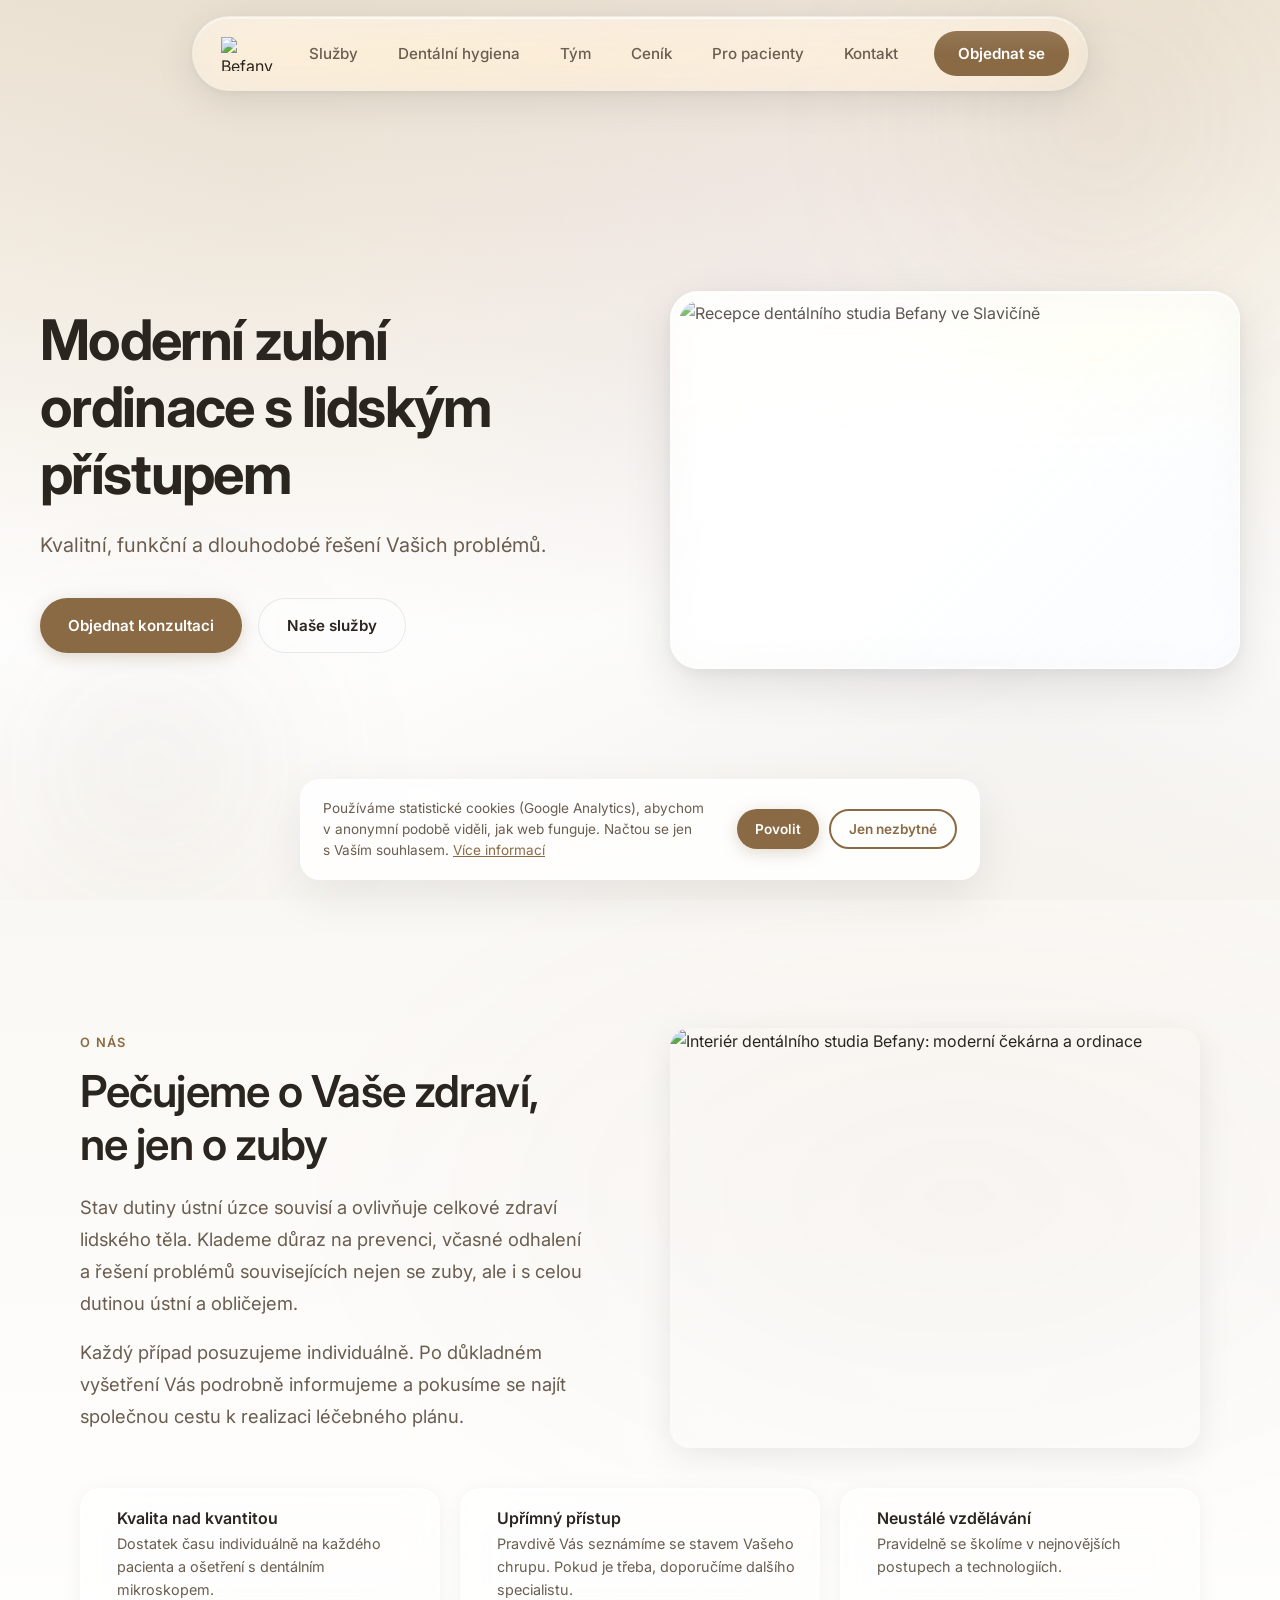
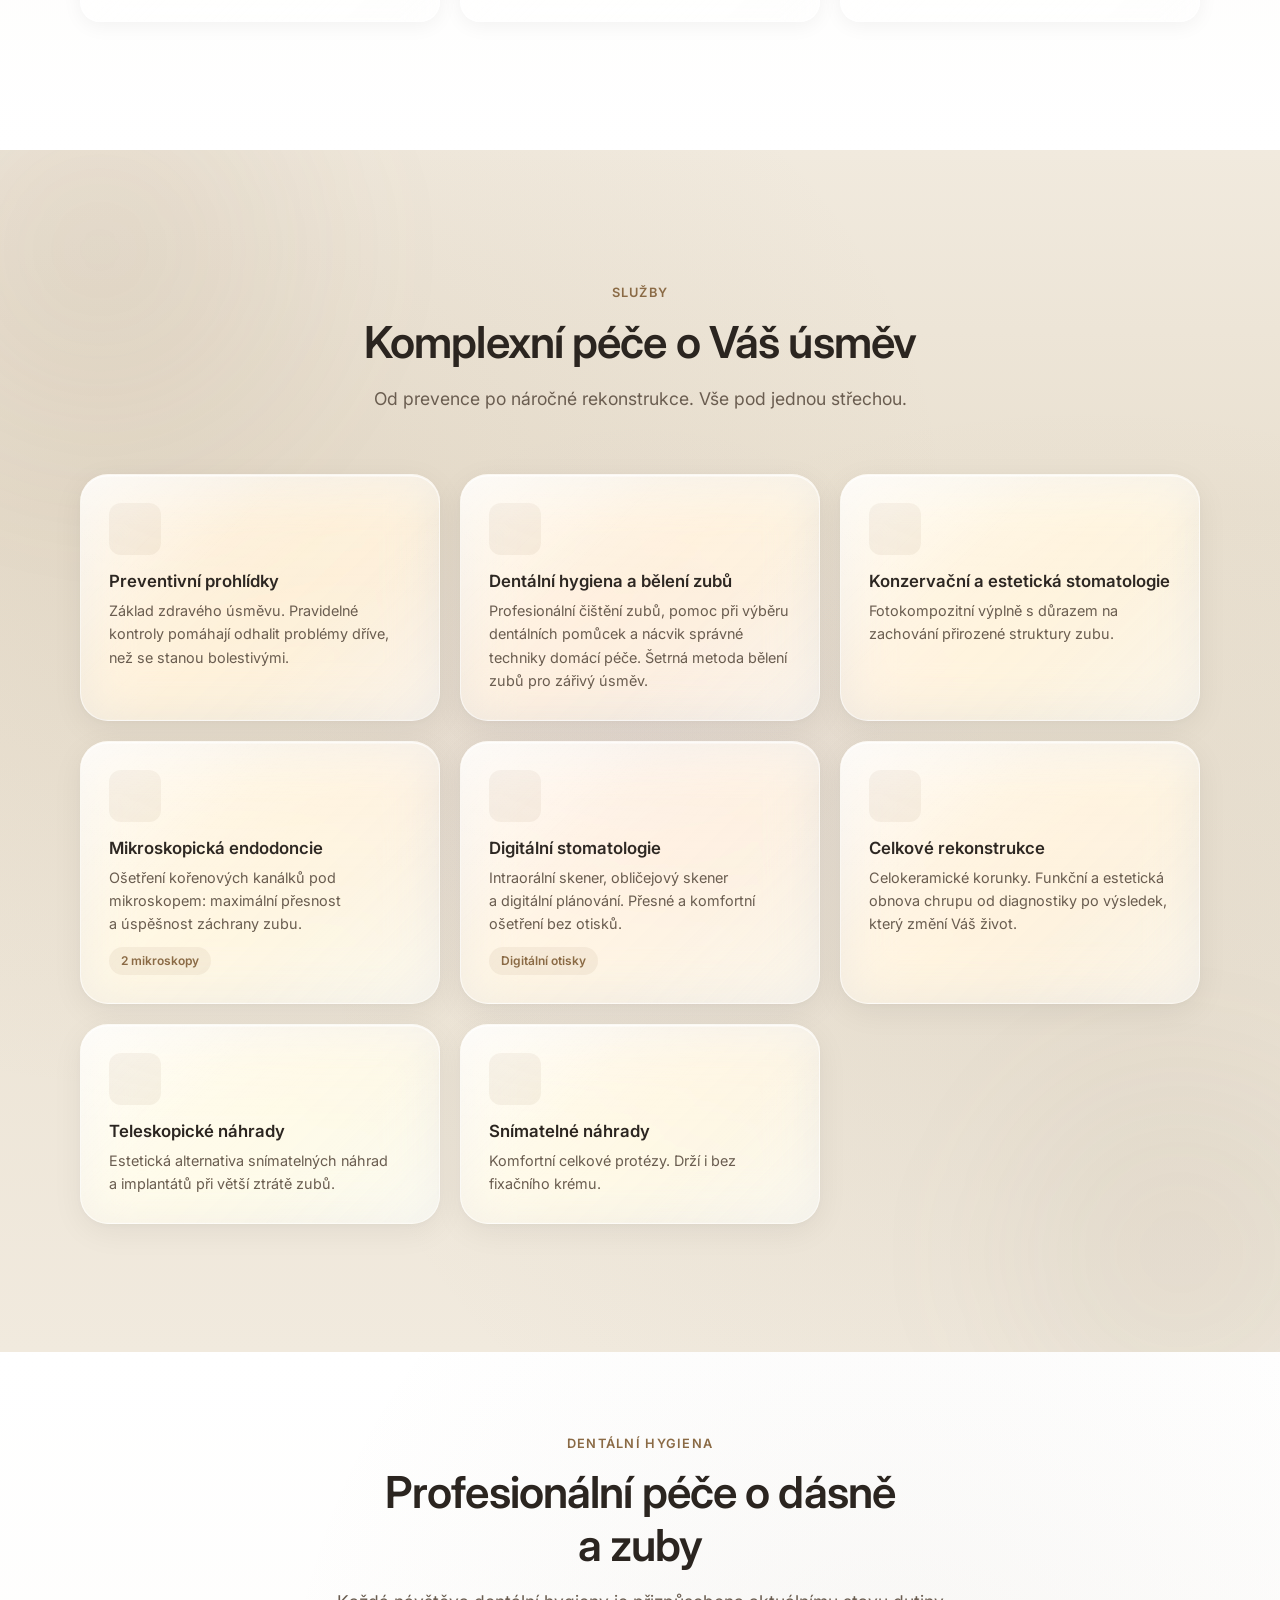
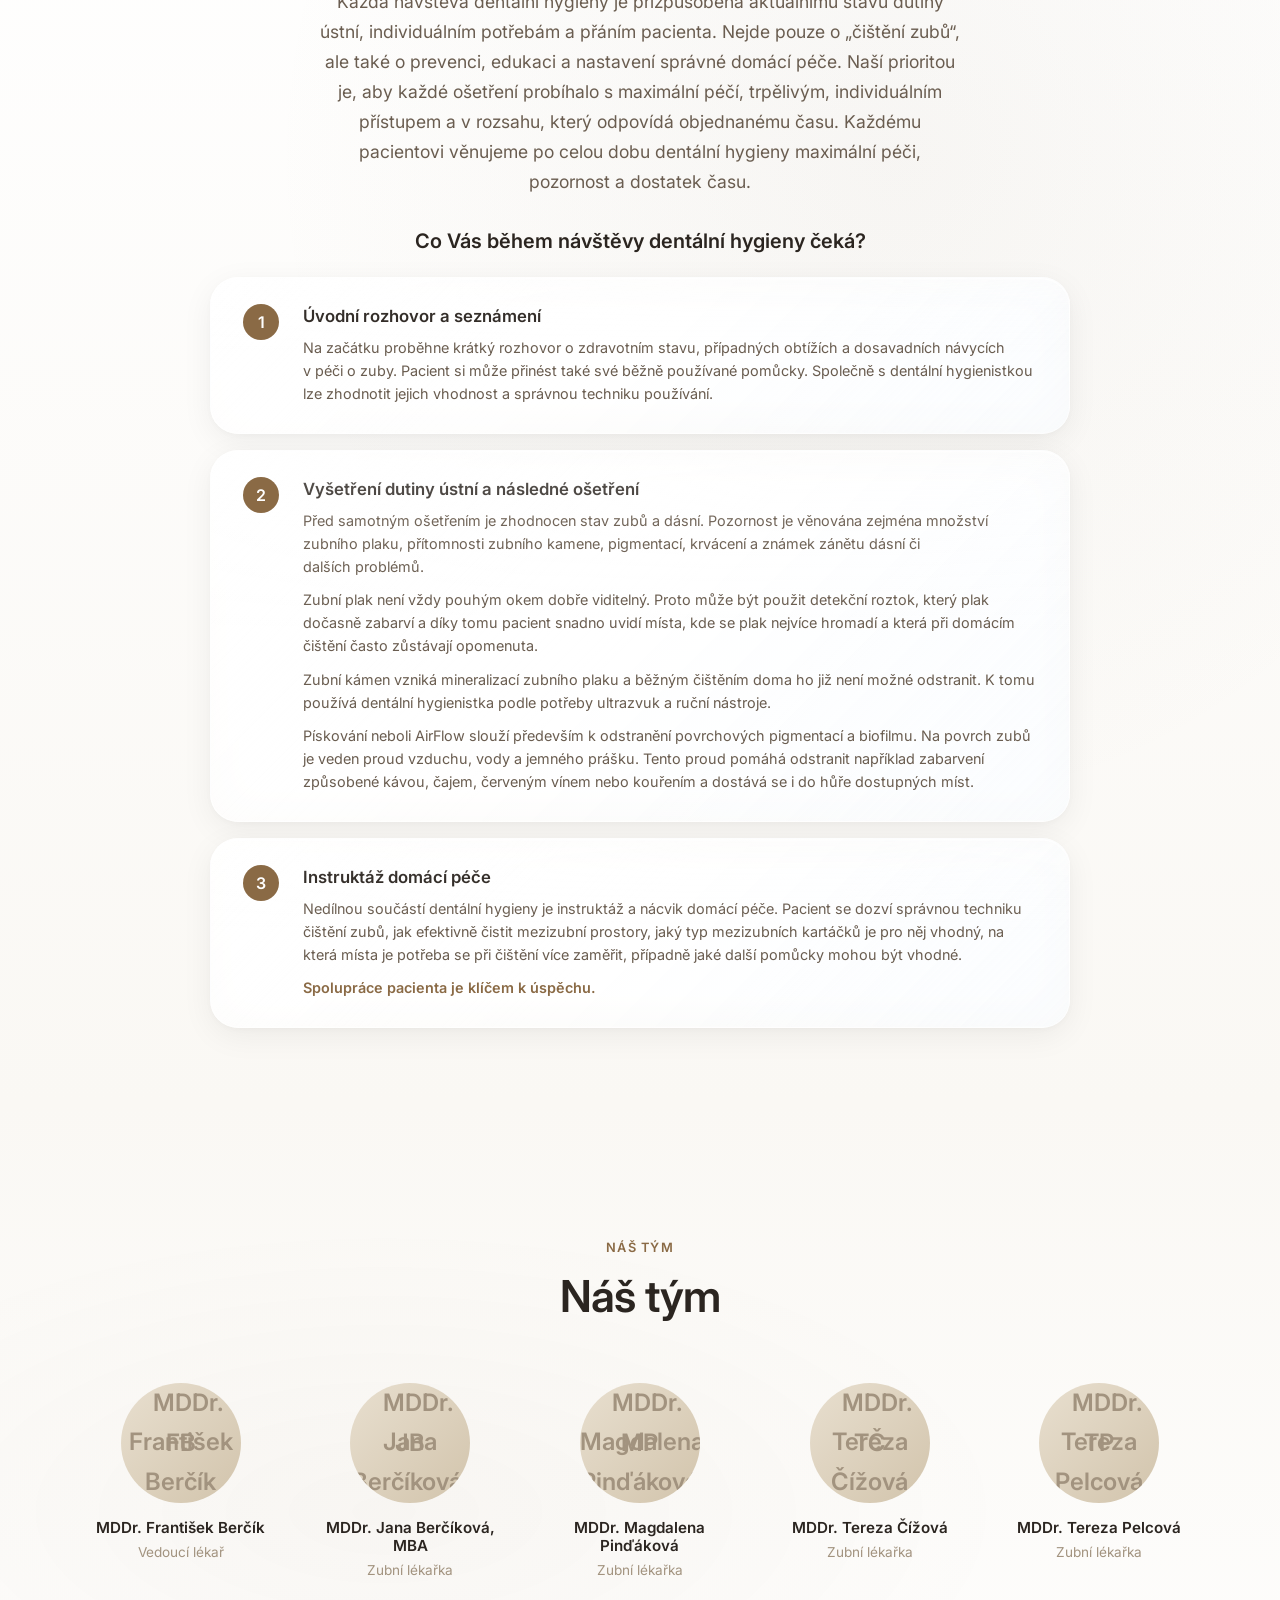
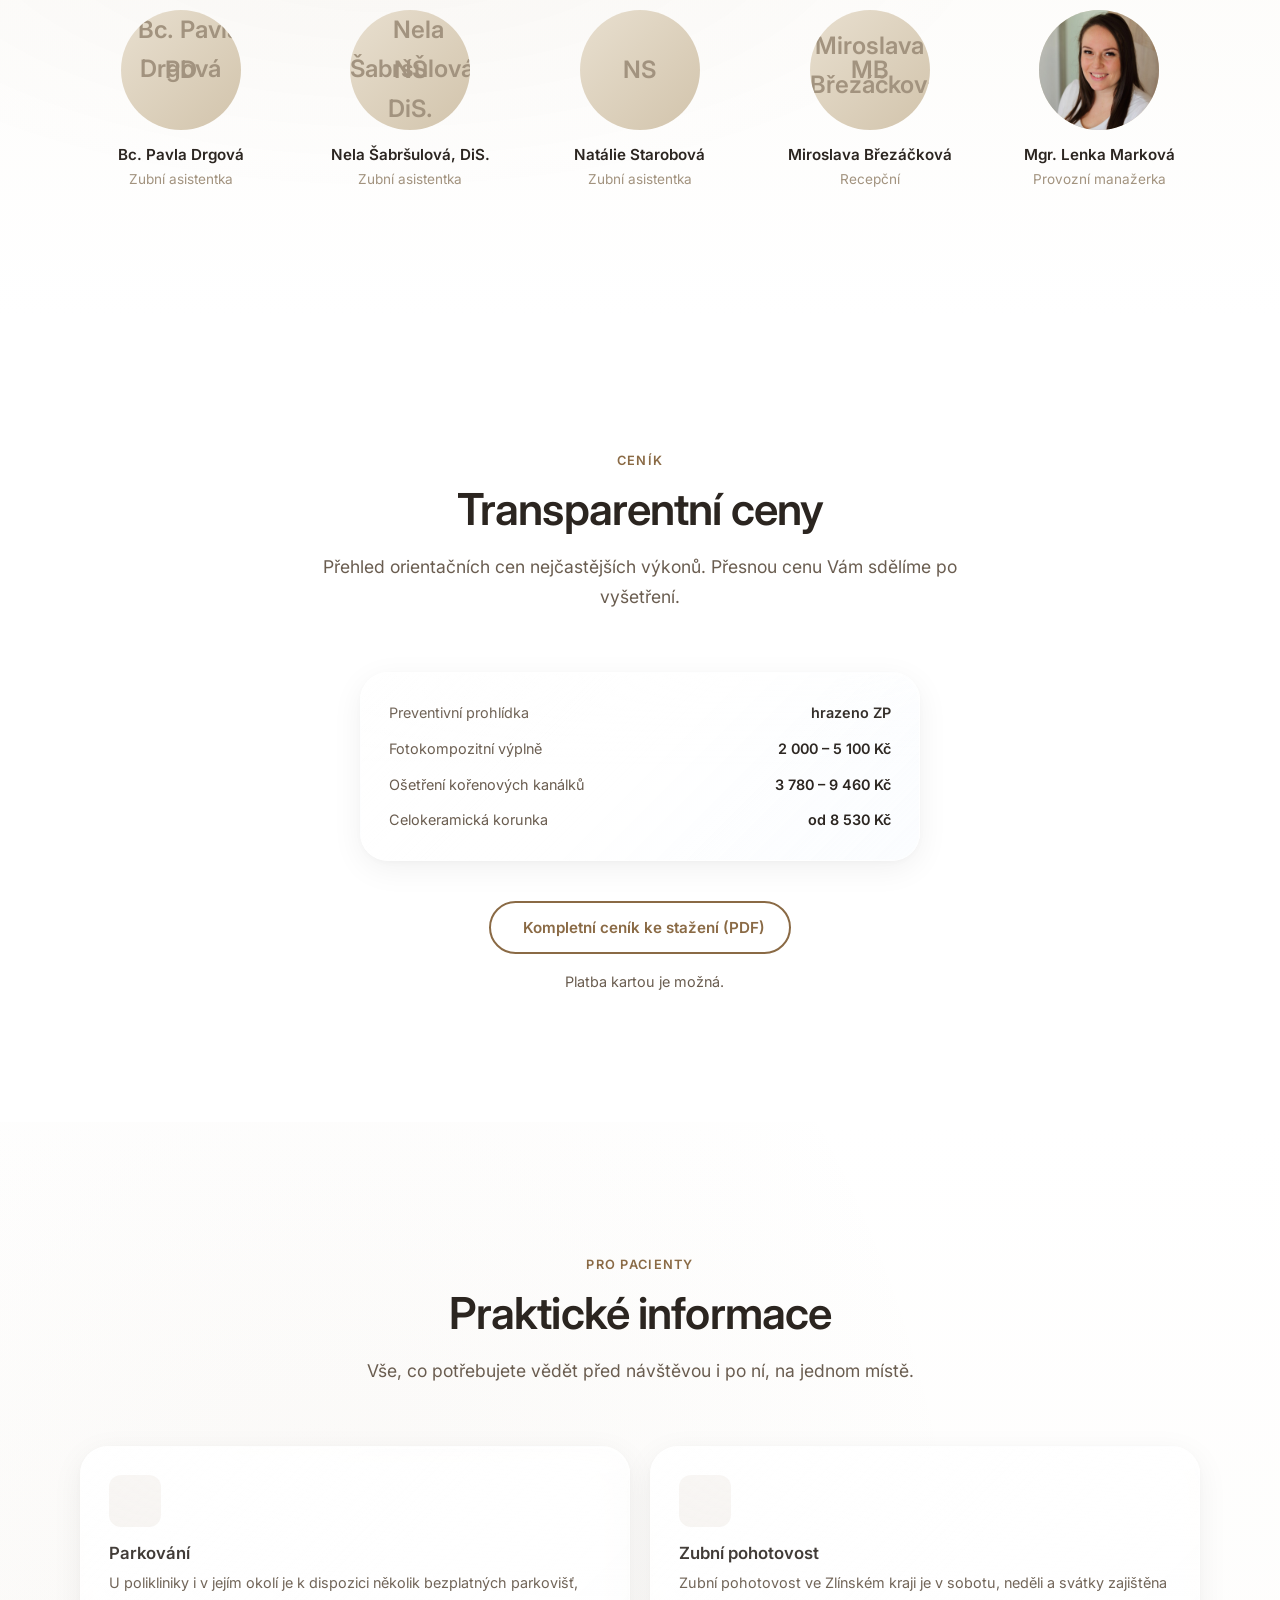
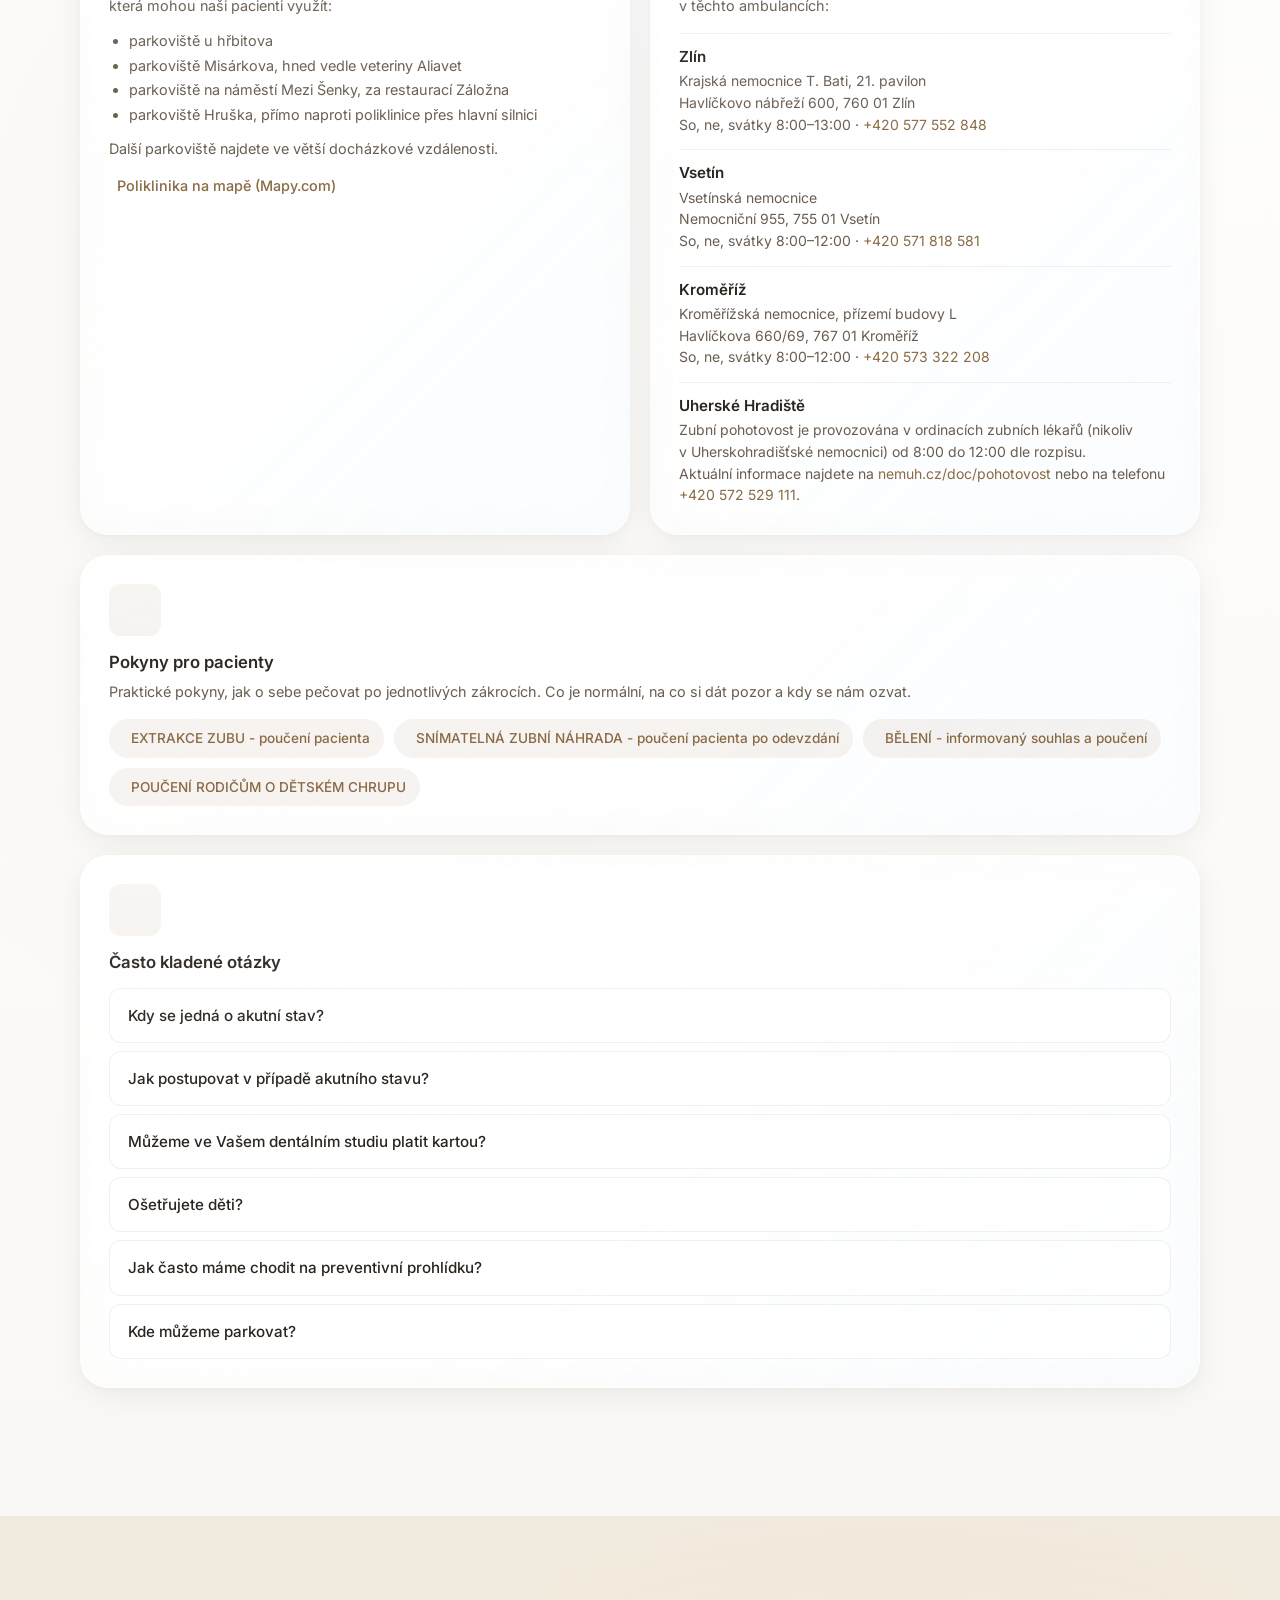
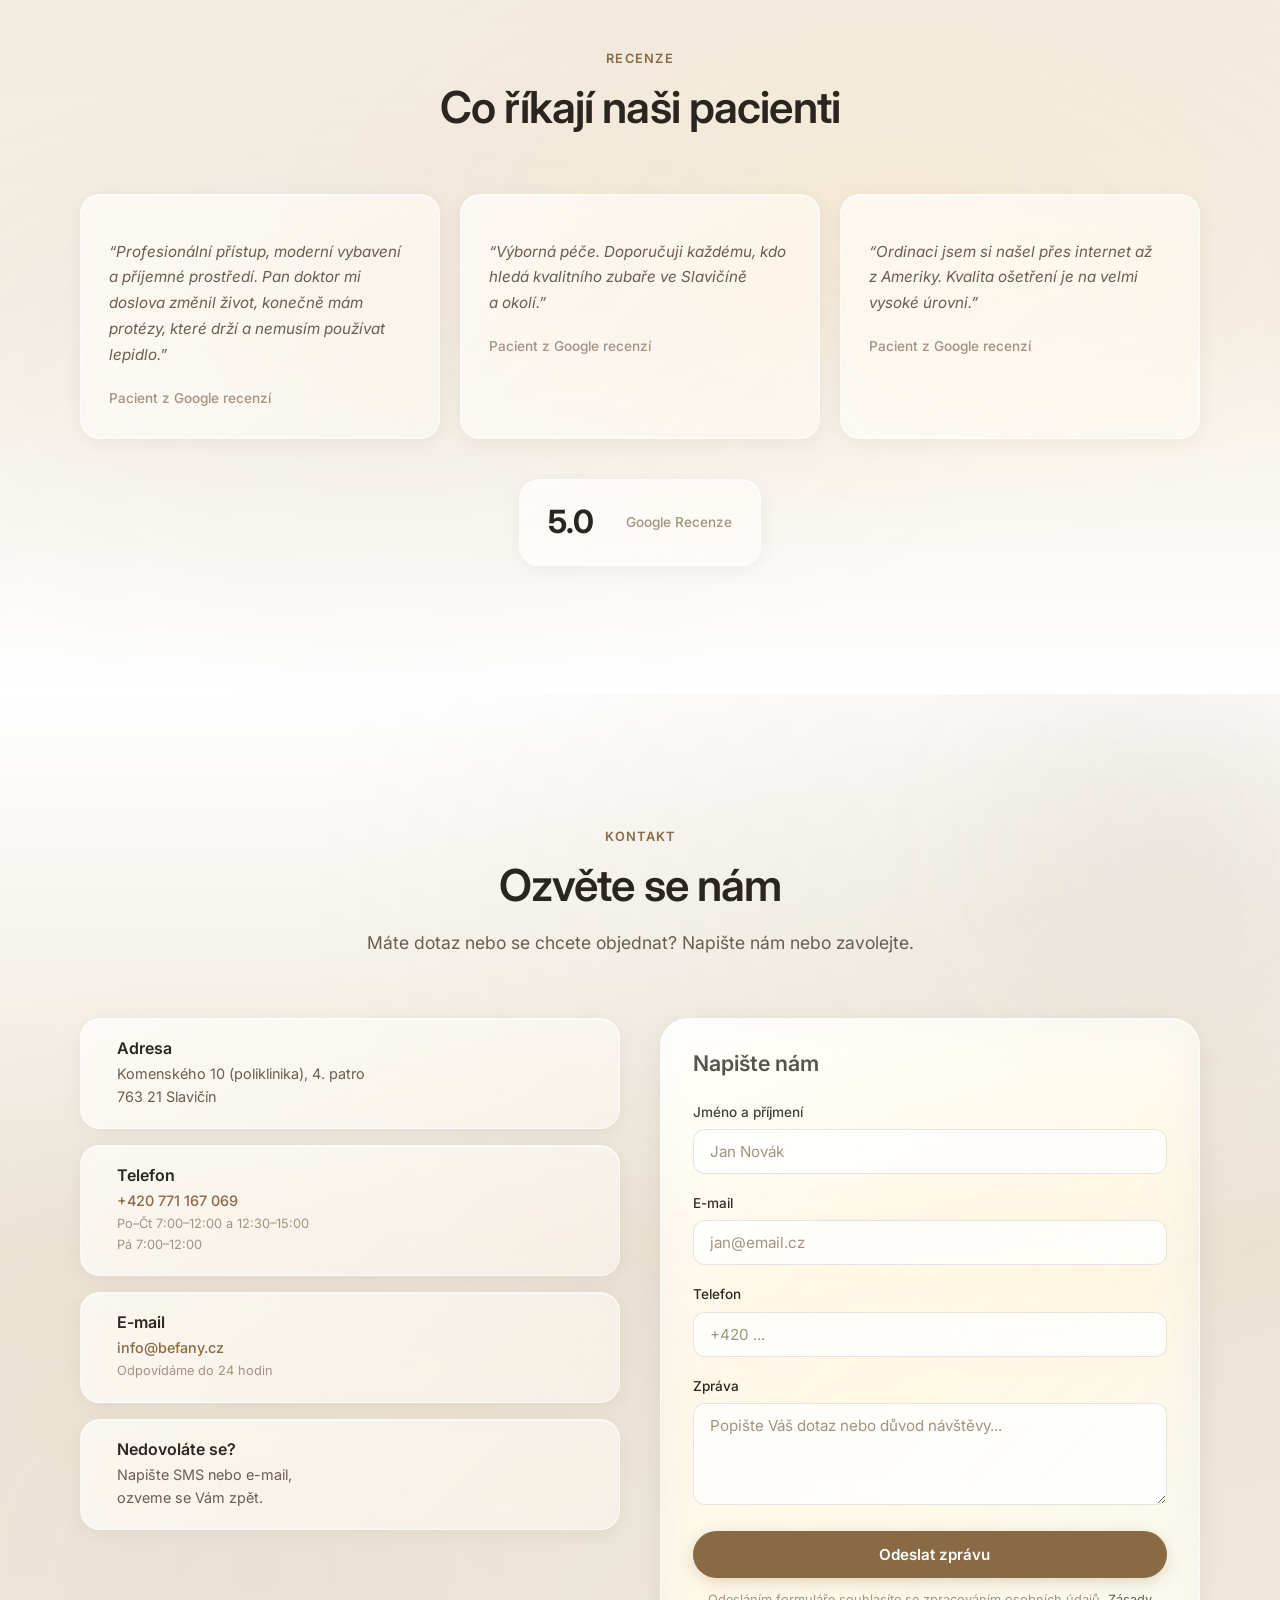
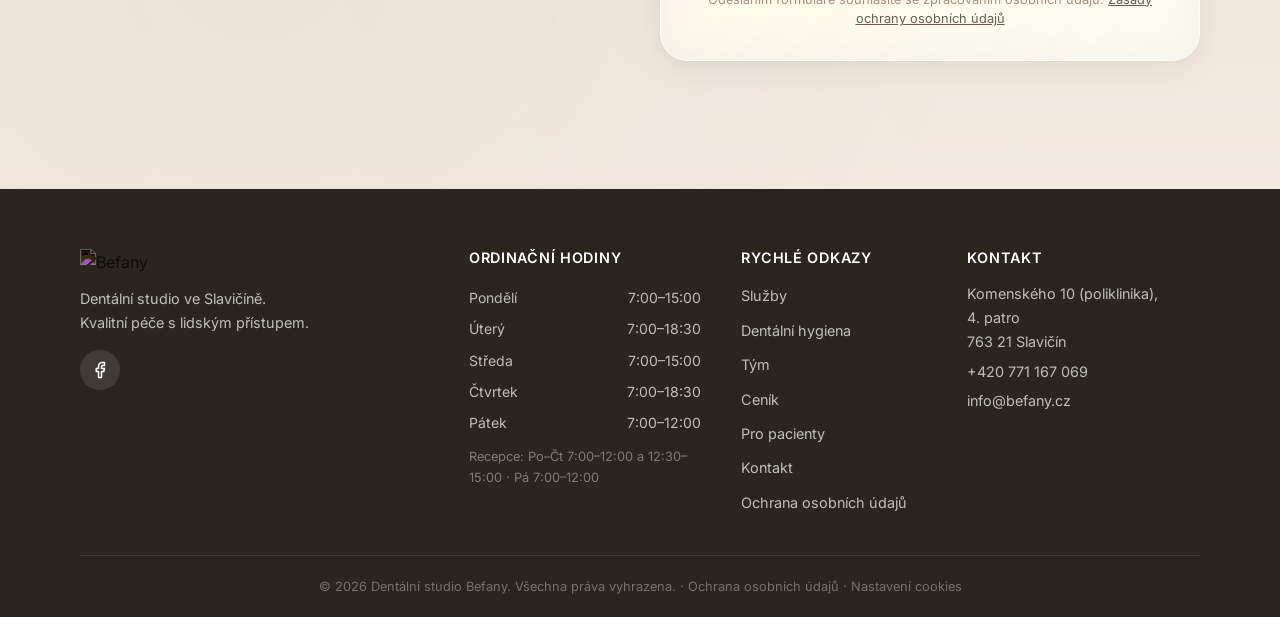
==== commit a1b6e071: "v6.3 — kolo 5: pokyny pro pacienty (4 PDF od Lenky), velké V ve vykání na celém webu, nový text u de" ====
--- a/index.html
+++ b/index.html
@@ -15,7 +15,7 @@
   <script src="https://unpkg.com/lucide@latest"></script>
 
   <!-- Styles -->
-  <link rel="stylesheet" href="style.css">
+  <link rel="stylesheet" href="style.css?v=6.3">
 </head>
 <body>
 
@@ -68,7 +68,7 @@
     <div class="hero-split">
       <div class="hero-content">
         <h1 class="hero-headline">Moderní zubní ordinace s&nbsp;lidským přístupem</h1>
-        <p class="hero-sub">Kvalitní, funkční a&nbsp;dlouhodobé řešení vašich&nbsp;problémů.</p>
+        <p class="hero-sub">Kvalitní, funkční a&nbsp;dlouhodobé řešení Vašich&nbsp;problémů.</p>
         <div class="hero-actions">
           <a href="#kontakt" class="btn btn-primary">Objednat konzultaci</a>
           <a href="#sluzby" class="btn btn-ghost">Naše služby</a>
@@ -105,7 +105,7 @@
       <div class="about-grid">
         <div class="about-text reveal">
           <span class="section-label">O&nbsp;nás</span>
-          <h2>Pečujeme o&nbsp;vaše zdraví, ne&nbsp;jen o&nbsp;zuby</h2>
+          <h2>Pečujeme o&nbsp;Vaše zdraví, ne&nbsp;jen o&nbsp;zuby</h2>
           <p class="about-lead">Stav dutiny ústní úzce souvisí a&nbsp;ovlivňuje celkové zdraví lidského těla. Klademe důraz na prevenci, včasné odhalení a&nbsp;řešení problémů souvisejících nejen se zuby, ale i&nbsp;s&nbsp;celou dutinou ústní a&nbsp;obličejem.</p>
           <p class="about-lead">Každý případ posuzujeme individuálně. Po důkladném vyšetření Vás podrobně informujeme a&nbsp;pokusíme se najít společnou cestu k&nbsp;realizaci léčebného plánu.</p>
         </div>
@@ -125,7 +125,7 @@
           <i data-lucide="heart-handshake"></i>
           <div>
             <h4>Upřímný přístup</h4>
-            <p>Pravdivě vás seznámíme se stavem vašeho chrupu. Pokud je třeba, doporučíme dalšího specialistu.</p>
+            <p>Pravdivě Vás seznámíme se stavem Vašeho chrupu. Pokud je třeba, doporučíme dalšího specialistu.</p>
           </div>
         </div>
         <div class="value-card glass-card-light">
@@ -145,7 +145,7 @@
     <div class="container">
       <div class="section-header reveal">
         <span class="section-label">Služby</span>
-        <h2>Komplexní péče o&nbsp;váš úsměv</h2>
+        <h2>Komplexní péče o&nbsp;Váš úsměv</h2>
         <p class="section-desc">Od prevence po náročné rekonstrukce. Vše pod jednou střechou.</p>
       </div>
 
@@ -198,7 +198,7 @@
             <i data-lucide="refresh-cw"></i>
           </div>
           <h3>Celkové rekonstrukce</h3>
-          <p>Celokeramické korunky. Funkční a&nbsp;estetická obnova chrupu od diagnostiky po výsledek, který změní váš život.</p>
+          <p>Celokeramické korunky. Funkční a&nbsp;estetická obnova chrupu od diagnostiky po výsledek, který změní Váš život.</p>
         </div>
 
         <div class="service-card glass-card reveal">
@@ -228,10 +228,10 @@
       <div class="section-header reveal">
         <span class="section-label">Dentální hygiena</span>
         <h2>Profesionální péče o&nbsp;dásně a&nbsp;zuby</h2>
-        <p class="section-desc">Každá návštěva dentální hygieny je přizpůsobena aktuálnímu stavu dutiny ústní, individuálním potřebám a&nbsp;přáním pacienta. Nejde pouze o&nbsp;„čištění zubů“, ale také o&nbsp;prevenci, edukaci a&nbsp;nastavení správné domácí péče. Dentální hygienistka se našim pacientům trpělivě věnuje celých 60&nbsp;minut.</p>
-      </div>
-
-      <h3 class="hygiene-steps-title reveal">Co vás během návštěvy dentální hygieny&nbsp;čeká?</h3>
+        <p class="section-desc">Každá návštěva dentální hygieny je přizpůsobena aktuálnímu stavu dutiny ústní, individuálním potřebám a&nbsp;přáním pacienta. Nejde pouze o&nbsp;„čištění zubů“, ale také o&nbsp;prevenci, edukaci a&nbsp;nastavení správné domácí péče. Naší prioritou je, aby každé ošetření probíhalo s&nbsp;maximální péčí, trpělivým, individuálním přístupem a&nbsp;v&nbsp;rozsahu, který odpovídá objednanému času. Každému pacientovi věnujeme po celou dobu dentální hygieny maximální péči, pozornost a&nbsp;dostatek&nbsp;času.</p>
+      </div>
+
+      <h3 class="hygiene-steps-title reveal">Co Vás během návštěvy dentální hygieny&nbsp;čeká?</h3>
       <div class="hygiene-steps">
 
         <div class="hygiene-step glass-card reveal">
@@ -360,7 +360,7 @@
       <div class="section-header reveal">
         <span class="section-label">Ceník</span>
         <h2>Transparentní ceny</h2>
-        <p class="section-desc">Přehled orientačních cen nejčastějších výkonů. Přesnou cenu vám sdělíme po vyšetření.</p>
+        <p class="section-desc">Přehled orientačních cen nejčastějších výkonů. Přesnou cenu Vám sdělíme po vyšetření.</p>
       </div>
 
       <div class="pricing-grid pricing-grid-single">
@@ -467,7 +467,10 @@
           <h3>Pokyny pro pacienty</h3>
           <p>Praktické pokyny, jak o&nbsp;sebe pečovat po jednotlivých zákrocích. Co je normální, na co si dát pozor a&nbsp;kdy se nám ozvat.</p>
           <div class="pokyny-list">
-            <a class="pokyny-item" href="assets/files/Befany_pece-po-extrakci.pdf" target="_blank" rel="noopener"><i data-lucide="file-text"></i> Péče po extrakci zubu (PDF)</a>
+            <a class="pokyny-item" href="assets/files/Befany_extrakce-zubu-pouceni.pdf" target="_blank" rel="noopener"><i data-lucide="file-text"></i> EXTRAKCE ZUBU&nbsp;- poučení pacienta</a>
+            <a class="pokyny-item" href="assets/files/Befany_snimatelna-nahrada-pouceni.pdf" target="_blank" rel="noopener"><i data-lucide="file-text"></i> SNÍMATELNÁ ZUBNÍ NÁHRADA&nbsp;- poučení pacienta po&nbsp;odevzdání</a>
+            <a class="pokyny-item" href="assets/files/Befany_beleni-souhlas-pouceni.pdf" target="_blank" rel="noopener"><i data-lucide="file-text"></i> BĚLENÍ&nbsp;- informovaný souhlas a&nbsp;poučení</a>
+            <a class="pokyny-item" href="assets/files/Befany_pouceni-rodicum-detsky-chrup.pdf" target="_blank" rel="noopener"><i data-lucide="file-text"></i> POUČENÍ RODIČŮM O&nbsp;DĚTSKÉM CHRUPU</a>
           </div>
         </div>
 
@@ -484,11 +487,11 @@
             </details>
             <details class="faq-item">
               <summary>Jak postupovat v&nbsp;případě akutního stavu? <i data-lucide="chevron-down"></i></summary>
-              <p>Pokud máte akutní potíže, ošetříme vás po předchozí telefonické domluvě v&nbsp;naší pracovní době. Volejte prosím hned ráno (mezi 7:00 a 8:00), pokusíme se vás ošetřit co nejdříve. Bez objednání může být čekací doba delší.</p>
+              <p>Pokud máte akutní potíže, ošetříme Vás po předchozí telefonické domluvě v&nbsp;naší pracovní době. Volejte prosím hned ráno (mezi 7:00 a 8:00), pokusíme se Vás ošetřit co nejdříve. Bez objednání může být čekací doba delší.</p>
               <p>Mimo naši pracovní dobu využijte <a href="#pohotovost">zubní pohotovost ve Zlínském kraji</a>.</p>
             </details>
             <details class="faq-item">
-              <summary>Můžeme ve vašem dentálním studiu platit kartou? <i data-lucide="chevron-down"></i></summary>
+              <summary>Můžeme ve Vašem dentálním studiu platit kartou? <i data-lucide="chevron-down"></i></summary>
               <p>Ano, v&nbsp;našem dentálním studiu můžete pohodlně platit kartou. Hotovost bereme samozřejmě také.</p>
             </details>
             <details class="faq-item">
@@ -596,7 +599,7 @@
             <i data-lucide="message-circle"></i>
             <div>
               <h4>Nedovoláte se?</h4>
-              <p>Napište SMS nebo e-mail,<br>ozveme se vám zpět.</p>
+              <p>Napište SMS nebo e-mail,<br>ozveme se Vám zpět.</p>
             </div>
           </div>
         </div>
@@ -618,7 +621,7 @@
             </div>
             <div class="form-group">
               <label for="message">Zpráva</label>
-              <textarea id="message" name="message" rows="4" required placeholder="Popište váš dotaz nebo důvod návštěvy..."></textarea>
+              <textarea id="message" name="message" rows="4" required placeholder="Popište Váš dotaz nebo důvod návštěvy..."></textarea>
             </div>
             <input type="checkbox" name="botcheck" class="form-honeypot" tabindex="-1" autocomplete="off" aria-hidden="true">
             <button type="submit" class="btn btn-primary btn-full">
@@ -692,7 +695,7 @@
 
 
   <!-- Scripts -->
-  <script src="main.js"></script>
-  <script src="cookies.js"></script>
+  <script src="main.js?v=6.3"></script>
+  <script src="cookies.js?v=6.3"></script>
 </body>
 </html>
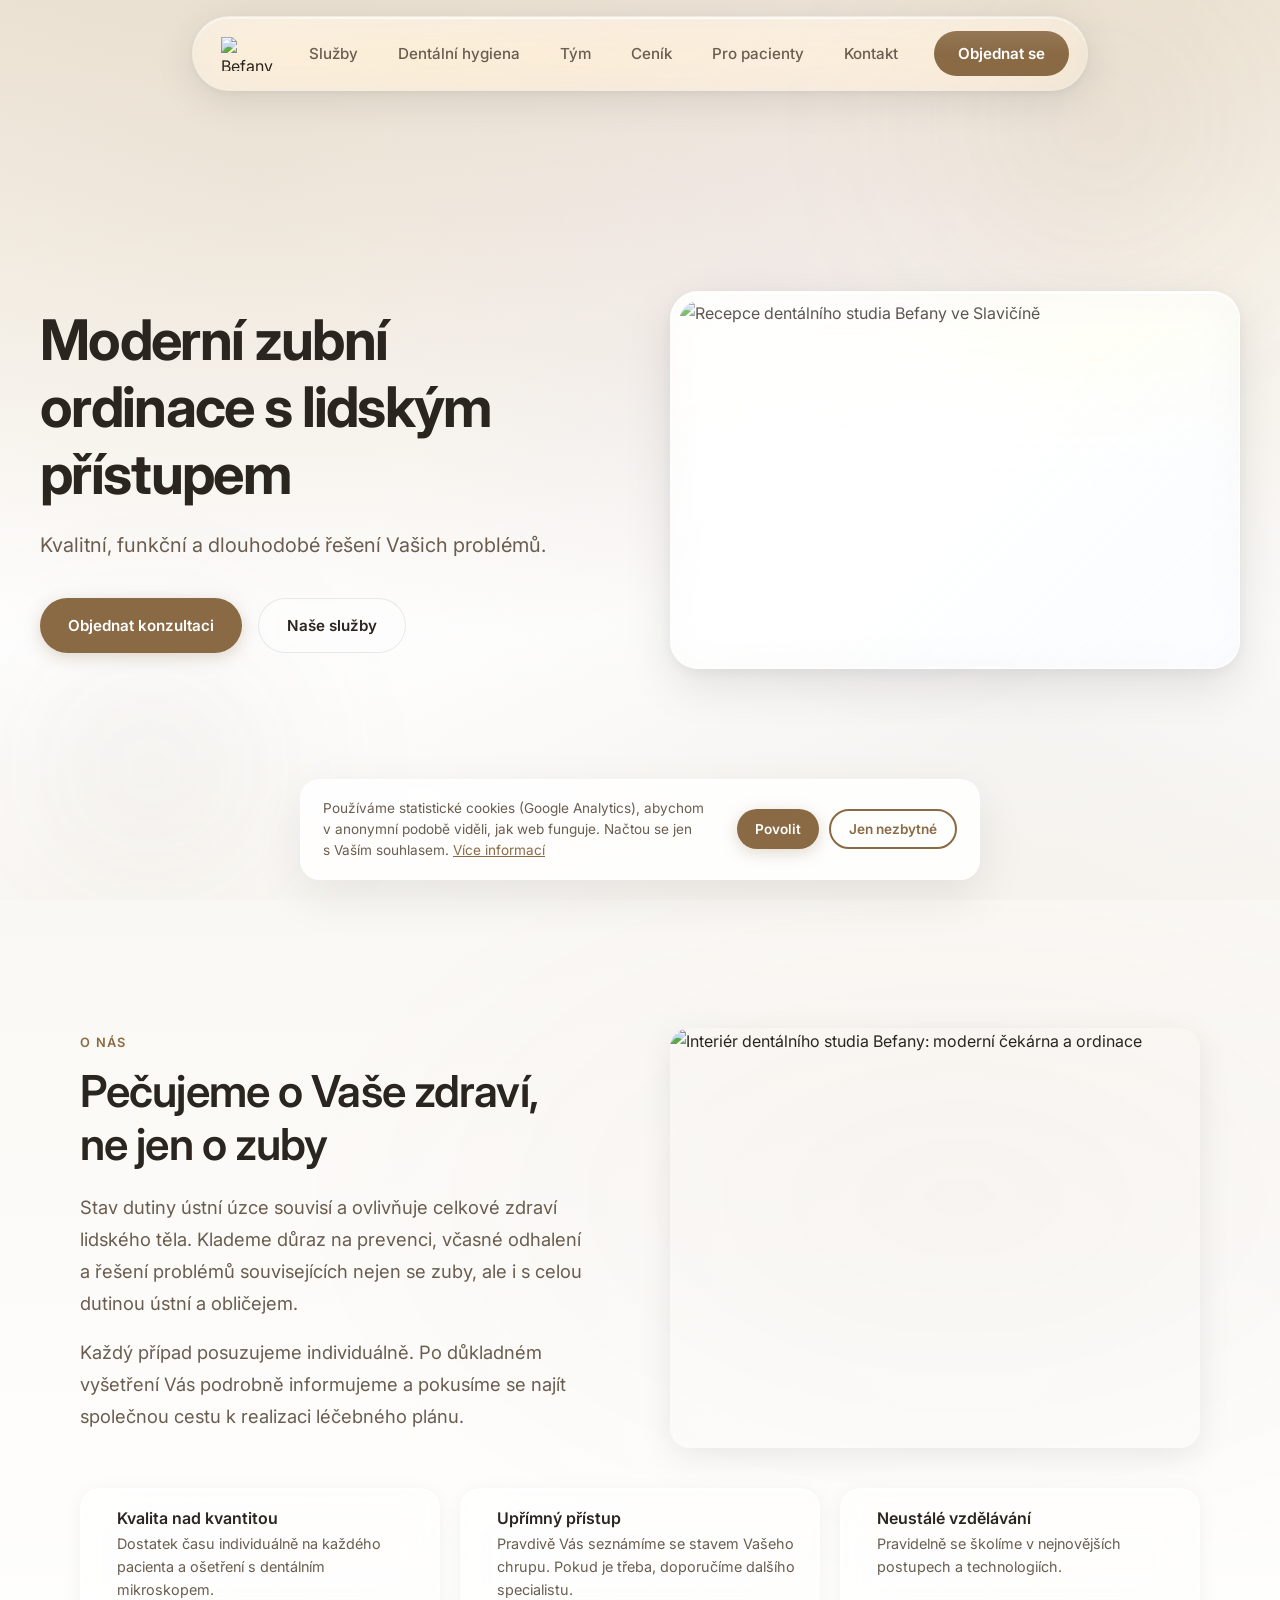
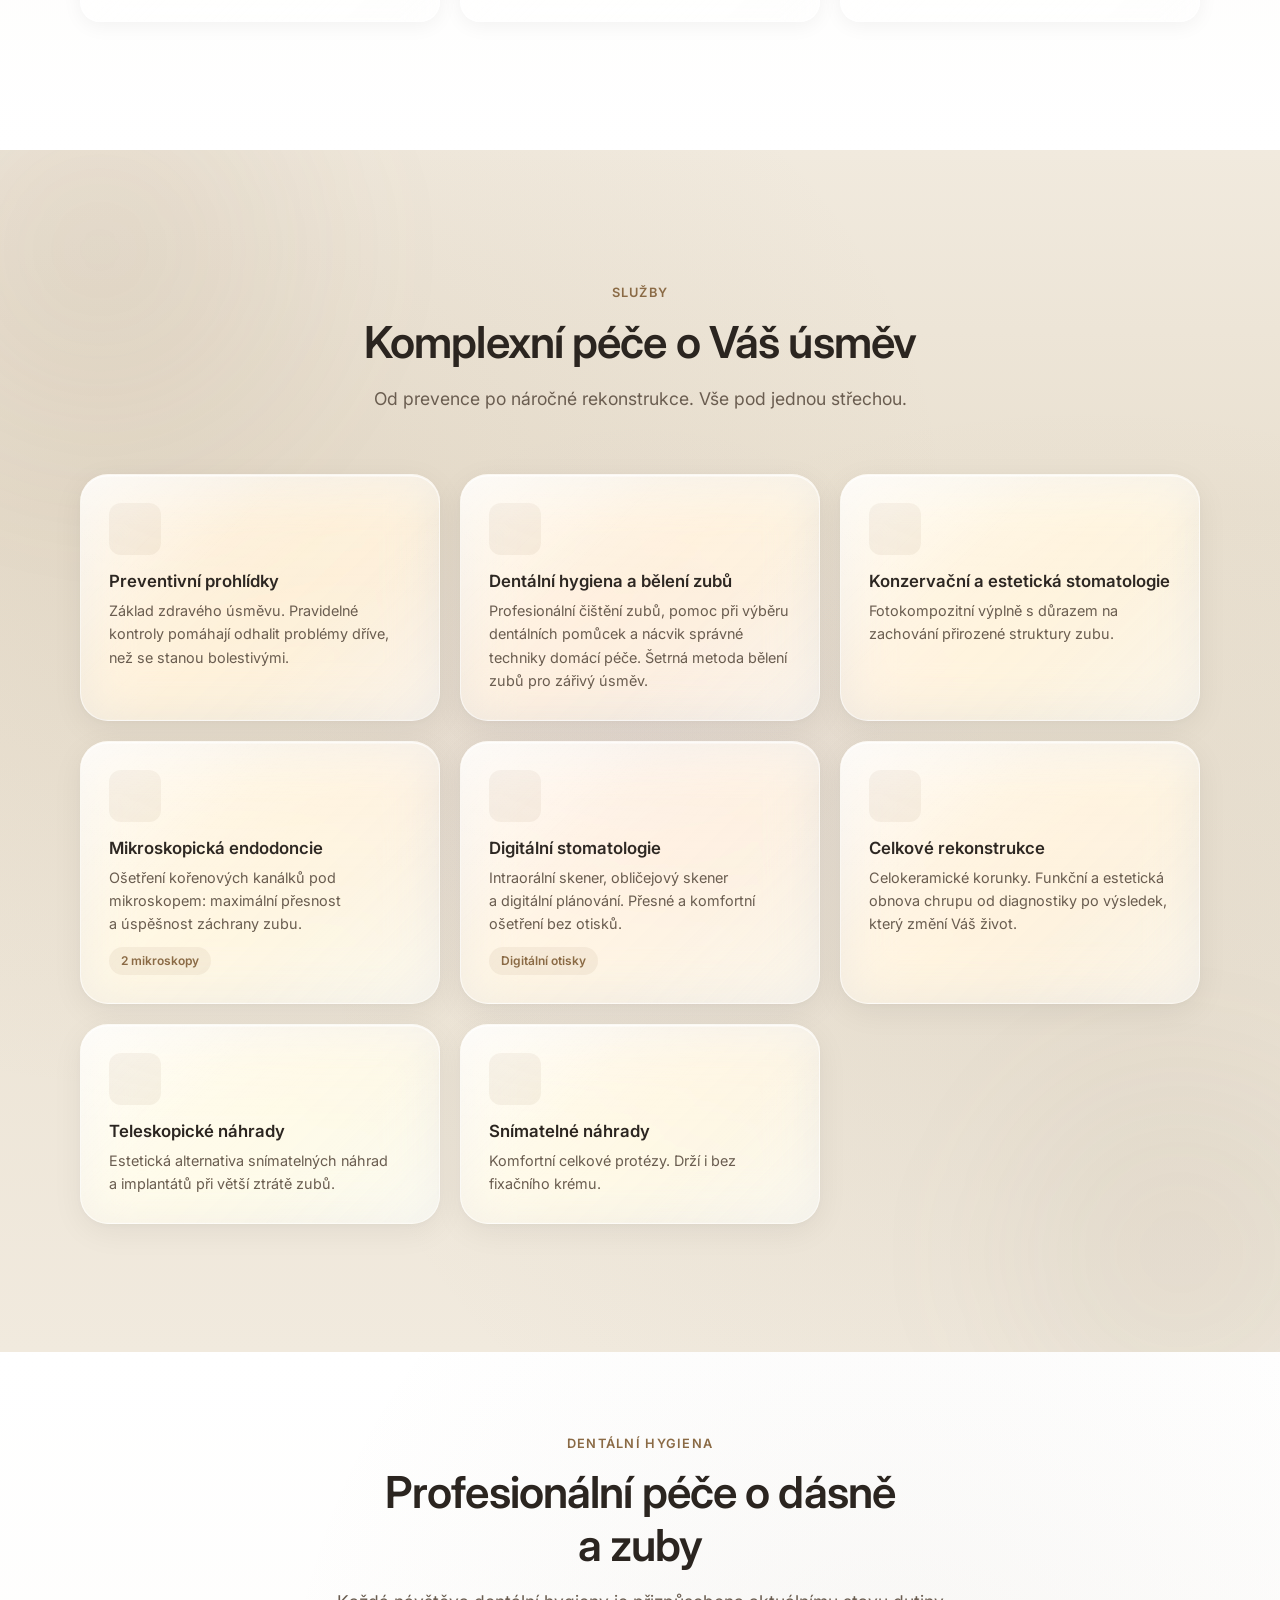
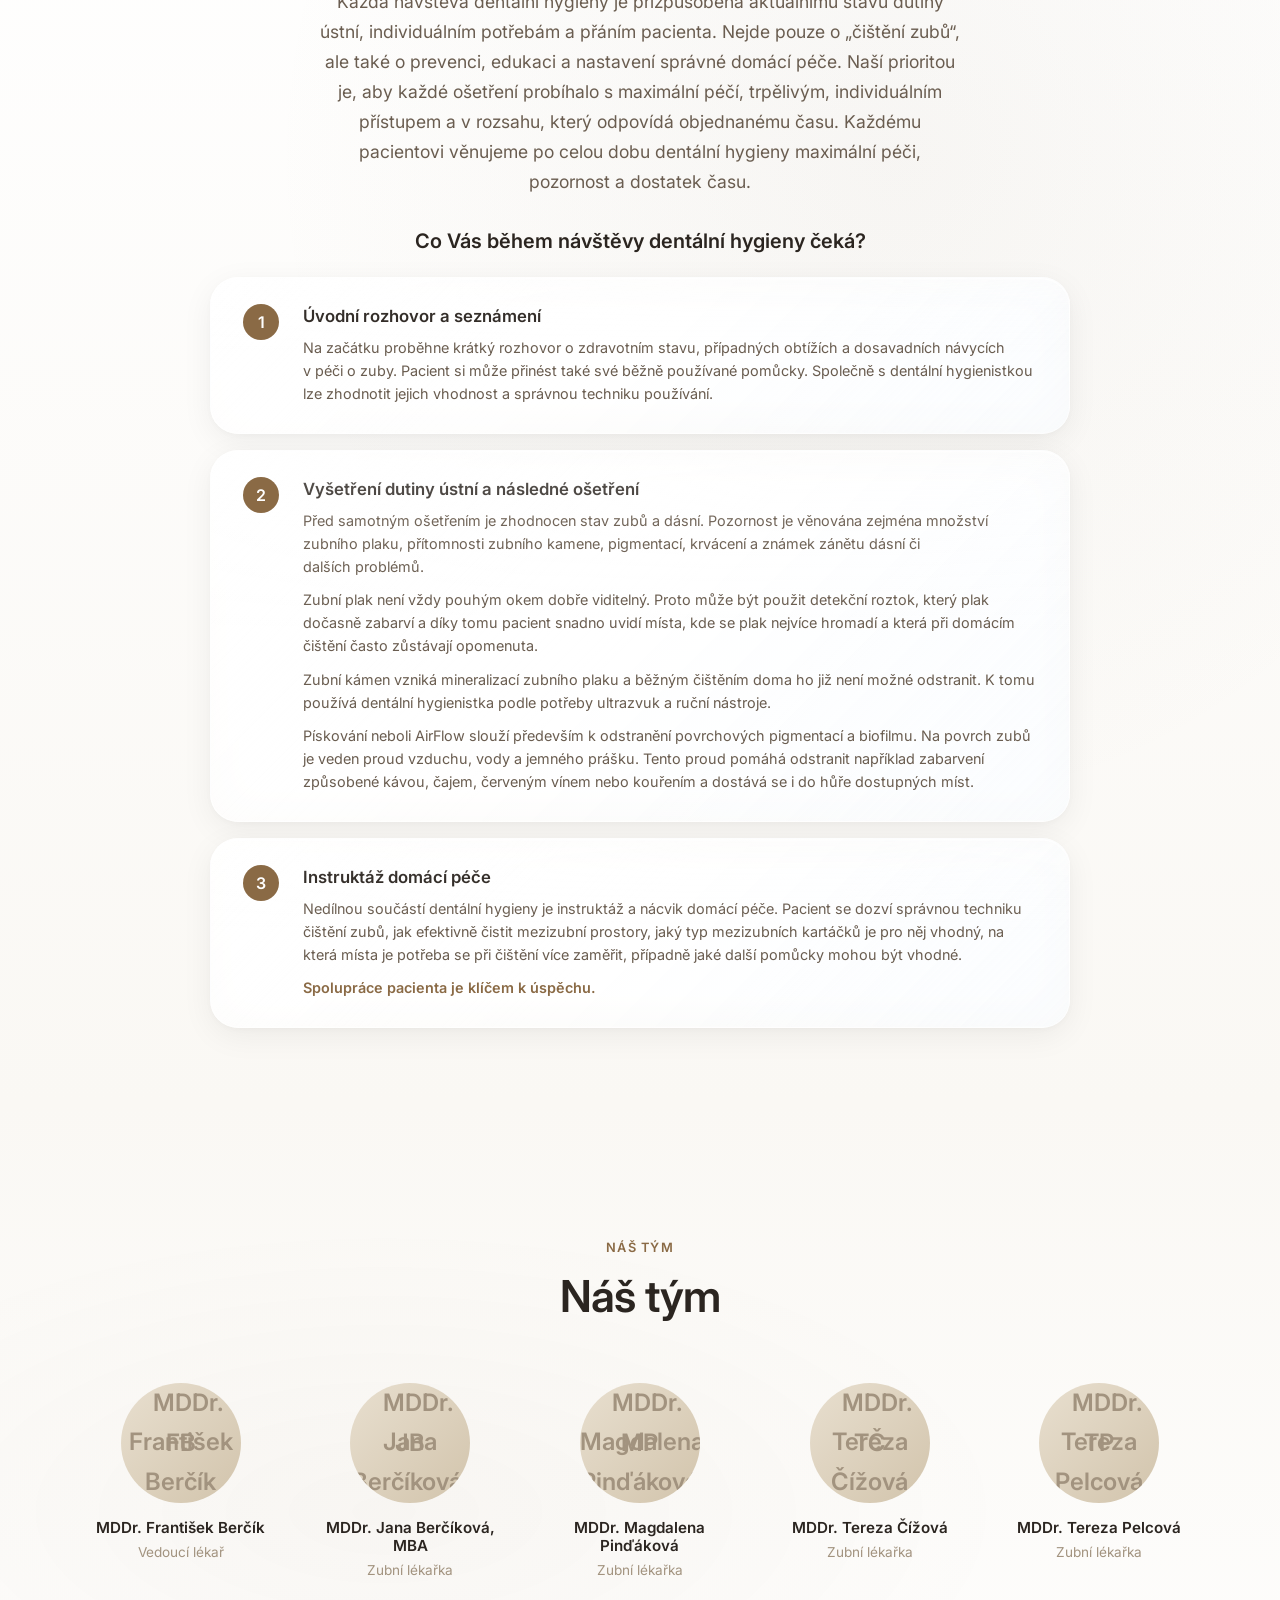
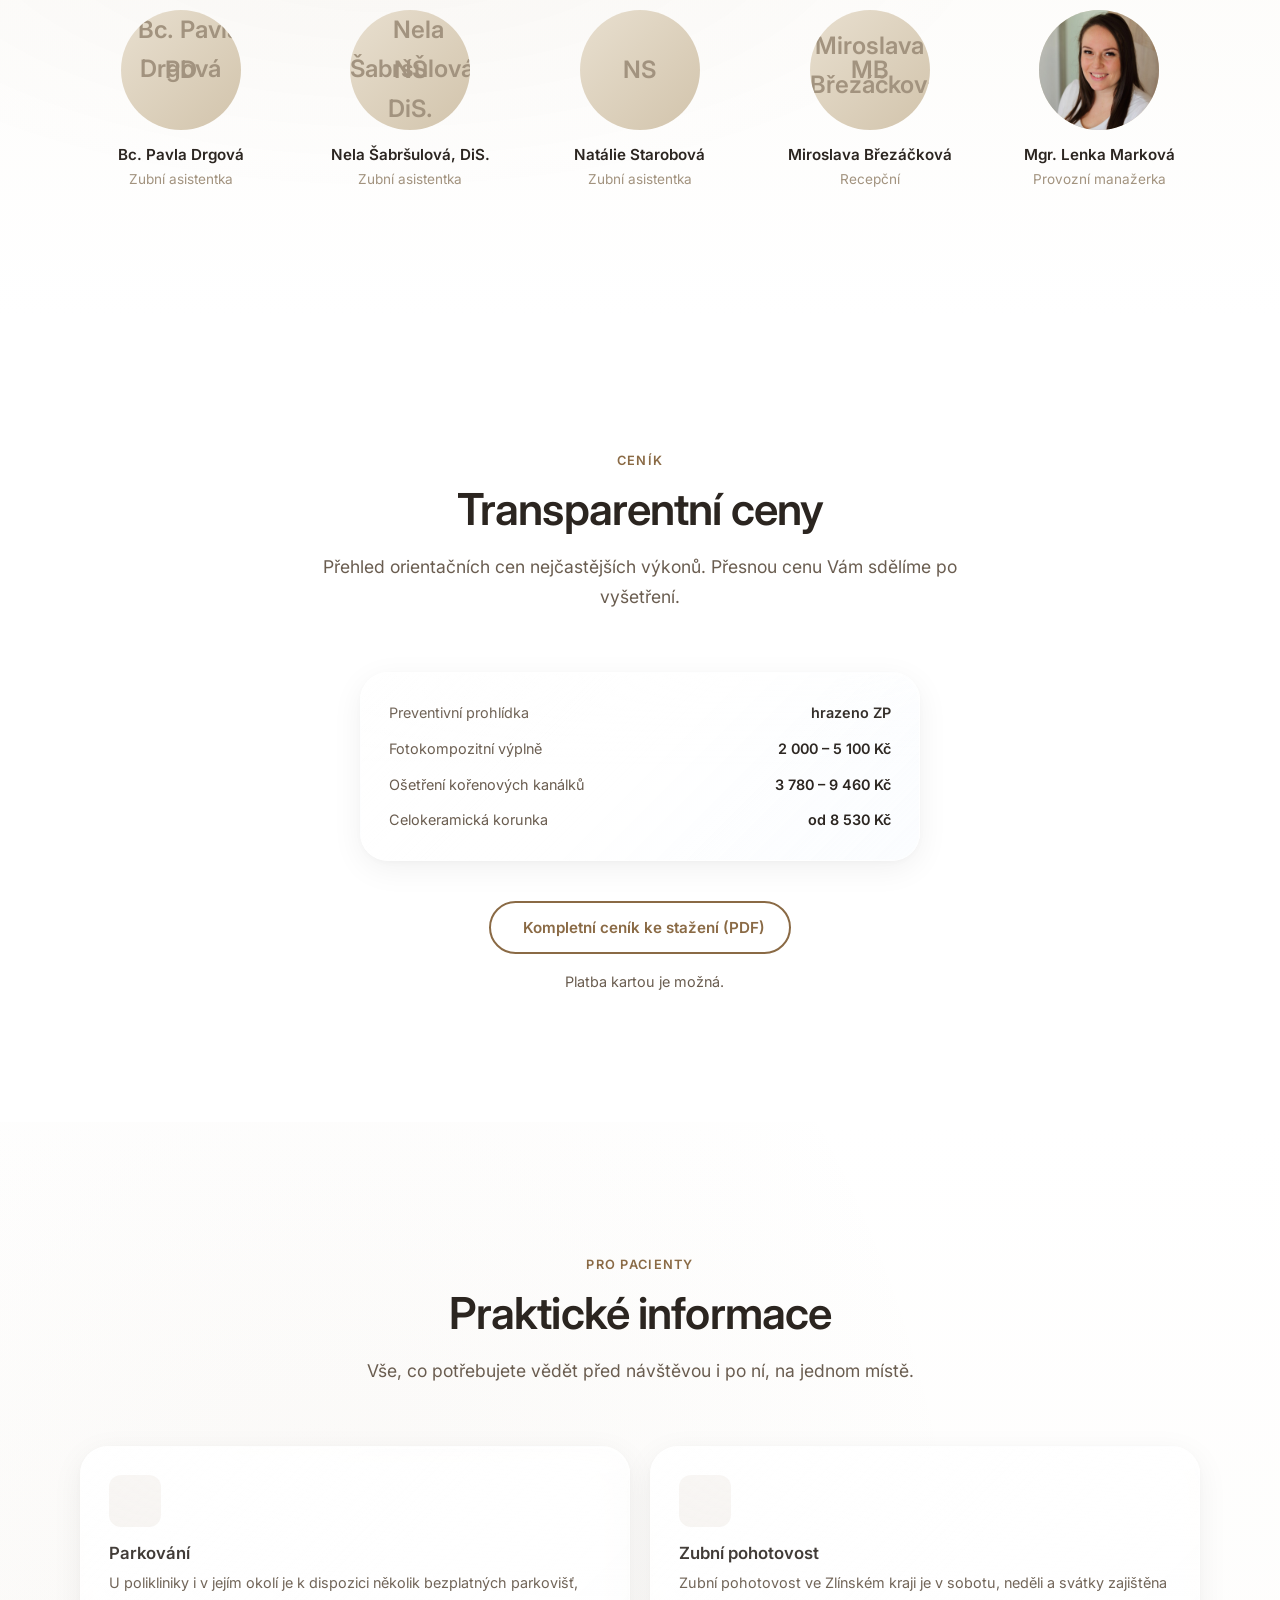
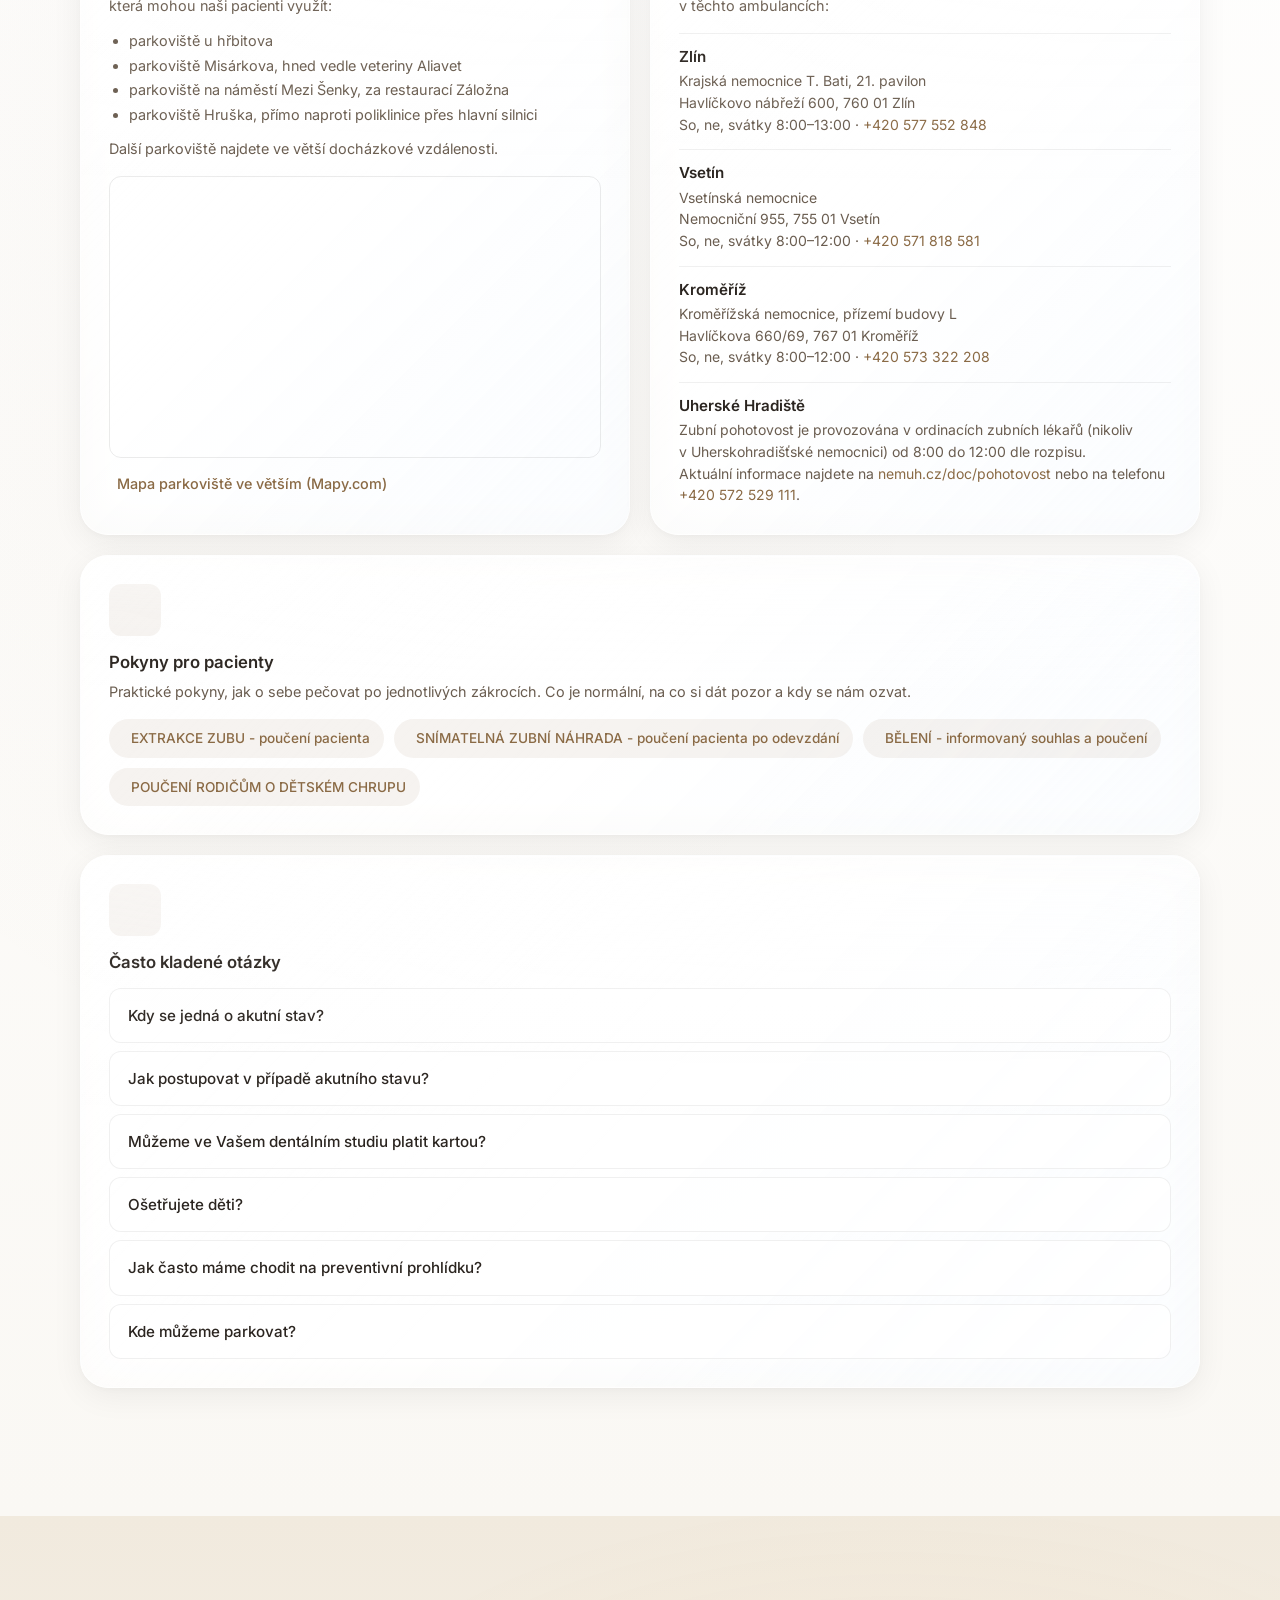
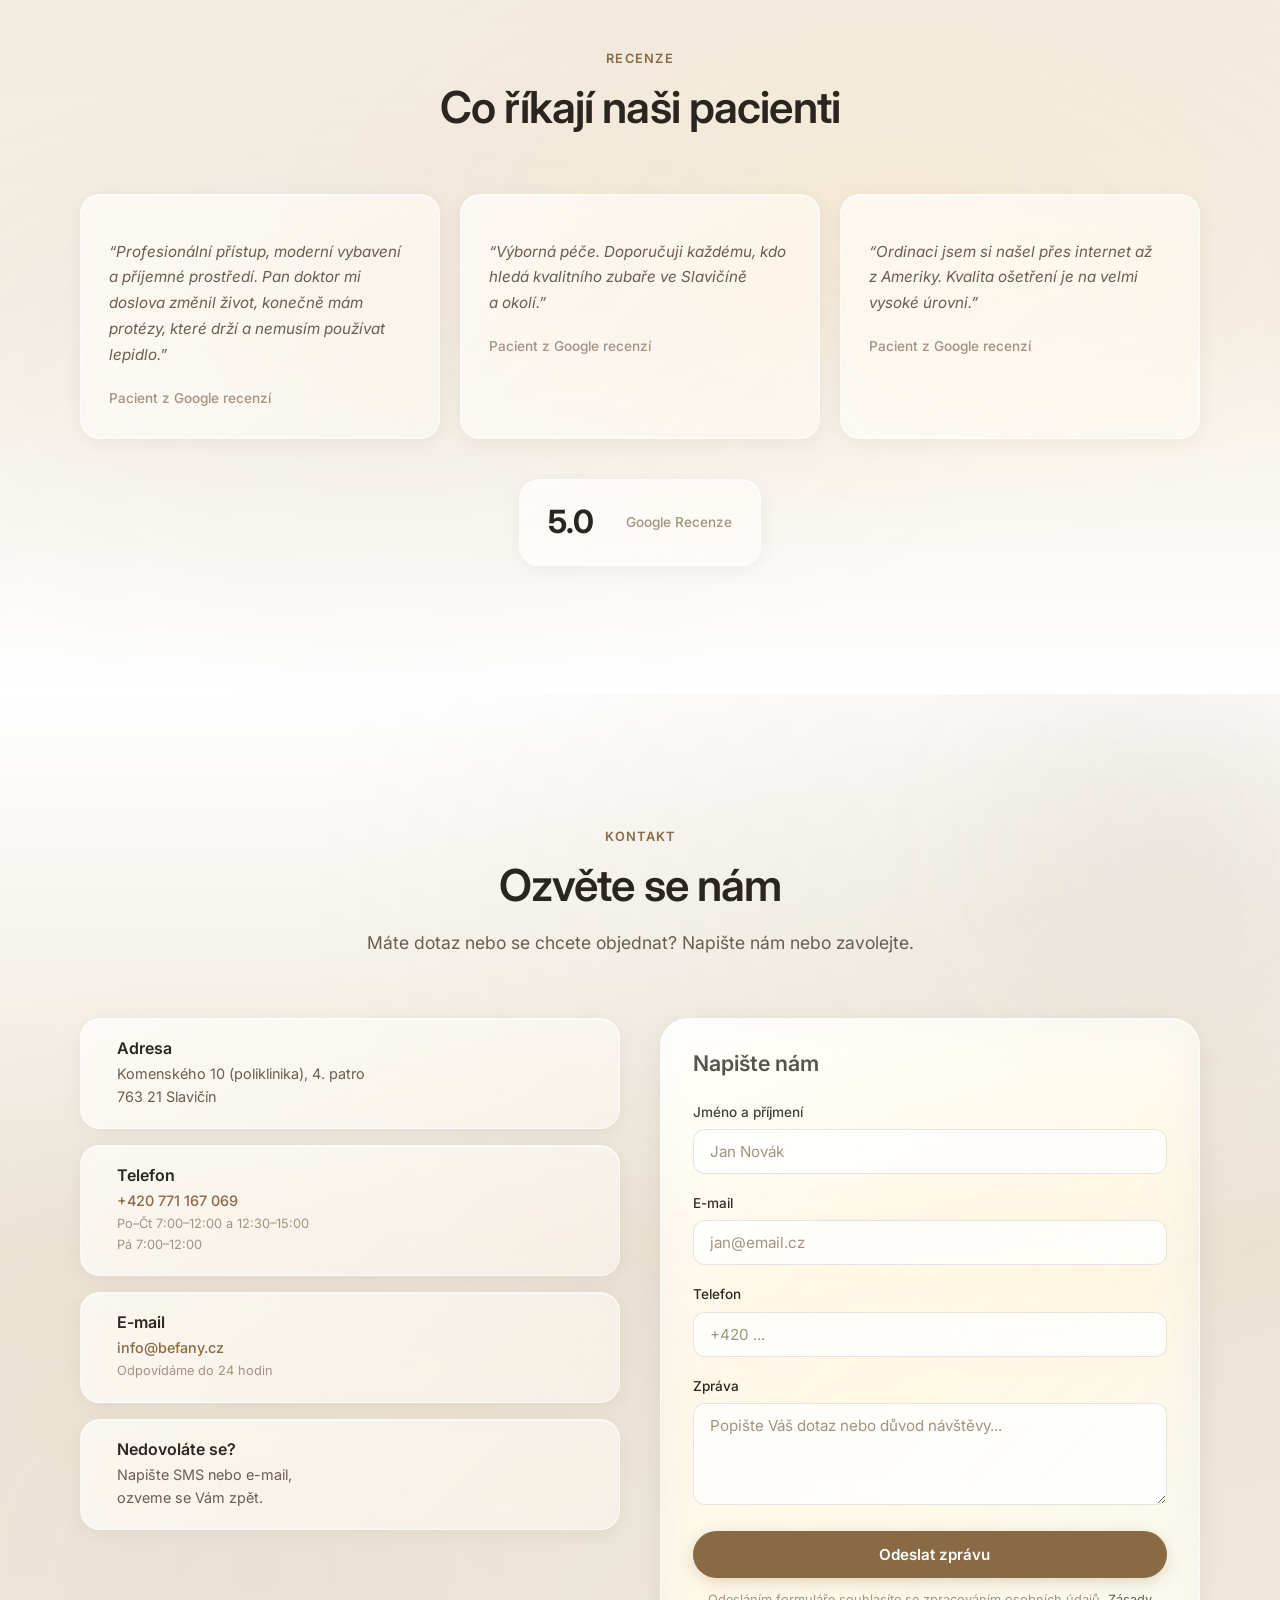
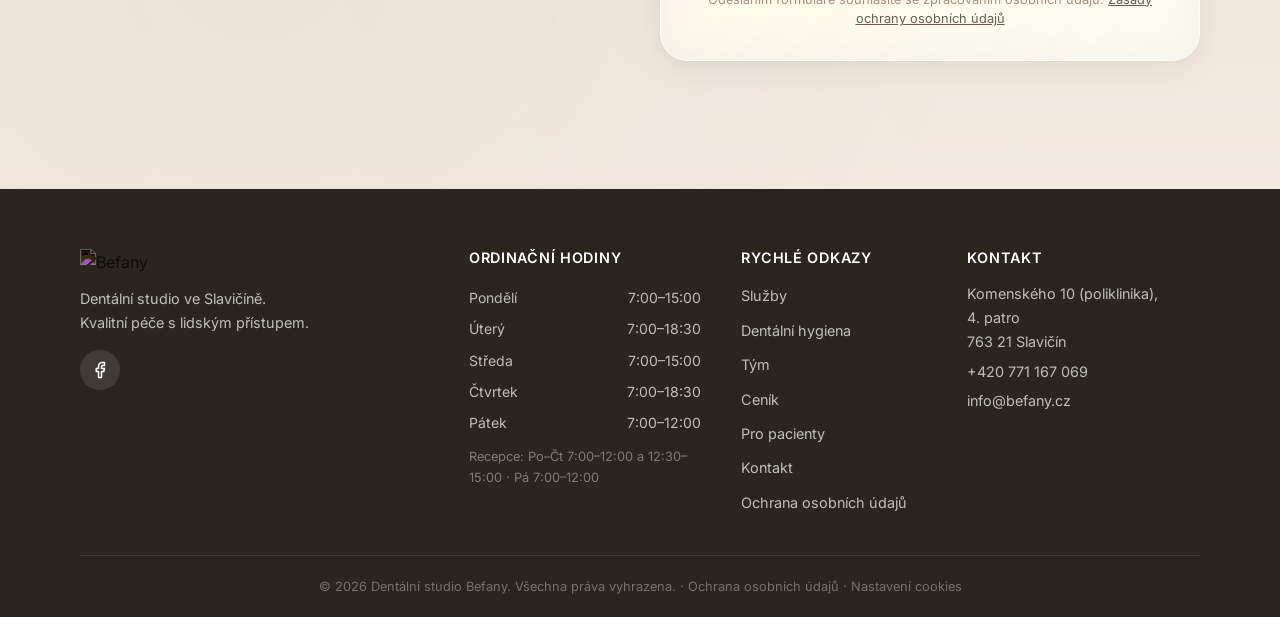
==== commit a2cf115f: "v6.4 — vložená mapa parkoviště Misárkova (Mapy.com) u Parkování Co-Authored-By: Claude Opus 5.5 <nor" ====
--- a/index.html
+++ b/index.html
@@ -15,7 +15,7 @@
   <script src="https://unpkg.com/lucide@latest"></script>
 
   <!-- Styles -->
-  <link rel="stylesheet" href="style.css?v=6.3">
+  <link rel="stylesheet" href="style.css?v=6.4">
 </head>
 <body>
 
@@ -425,7 +425,10 @@
             <li>parkoviště Hruška, přímo naproti poliklinice přes hlavní silnici</li>
           </ul>
           <p>Další parkoviště najdete ve větší docházkové vzdálenosti.</p>
-          <a class="patient-link" href="https://mapy.com/cs/turisticka?source=firm&amp;id=12998020&amp;x=17.8740966&amp;y=49.0902812&amp;z=19" target="_blank" rel="noopener"><i data-lucide="map"></i> Poliklinika na&nbsp;mapě (Mapy.com)</a>
+          <div class="parking-map">
+            <iframe src="https://mapy.com/cs/turisticka?source=traf&amp;id=4883601&amp;x=17.8740767&amp;y=49.0901077&amp;z=19&amp;frame=1" loading="lazy" title="Mapa: parkoviště Misárkova u&nbsp;polikliniky"></iframe>
+          </div>
+          <a class="patient-link" href="https://mapy.com/s/maburarolo" target="_blank" rel="noopener"><i data-lucide="map"></i> Mapa parkoviště ve&nbsp;větším (Mapy.com)</a>
         </div>
 
         <!-- Zubní pohotovost -->
@@ -695,7 +698,7 @@
 
 
   <!-- Scripts -->
-  <script src="main.js?v=6.3"></script>
-  <script src="cookies.js?v=6.3"></script>
+  <script src="main.js?v=6.4"></script>
+  <script src="cookies.js?v=6.4"></script>
 </body>
 </html>
--- a/style.css
+++ b/style.css
@@ -1241,6 +1241,20 @@
   height: 16px;
 }
 
+.parking-map {
+  margin-top: 16px;
+  border-radius: var(--radius-sm);
+  overflow: hidden;
+  border: 1px solid rgba(0, 0, 0, 0.08);
+}
+
+.parking-map iframe {
+  display: block;
+  width: 100%;
+  height: 280px;
+  border: none;
+}
+
 .emergency-list {
   display: flex;
   flex-direction: column;
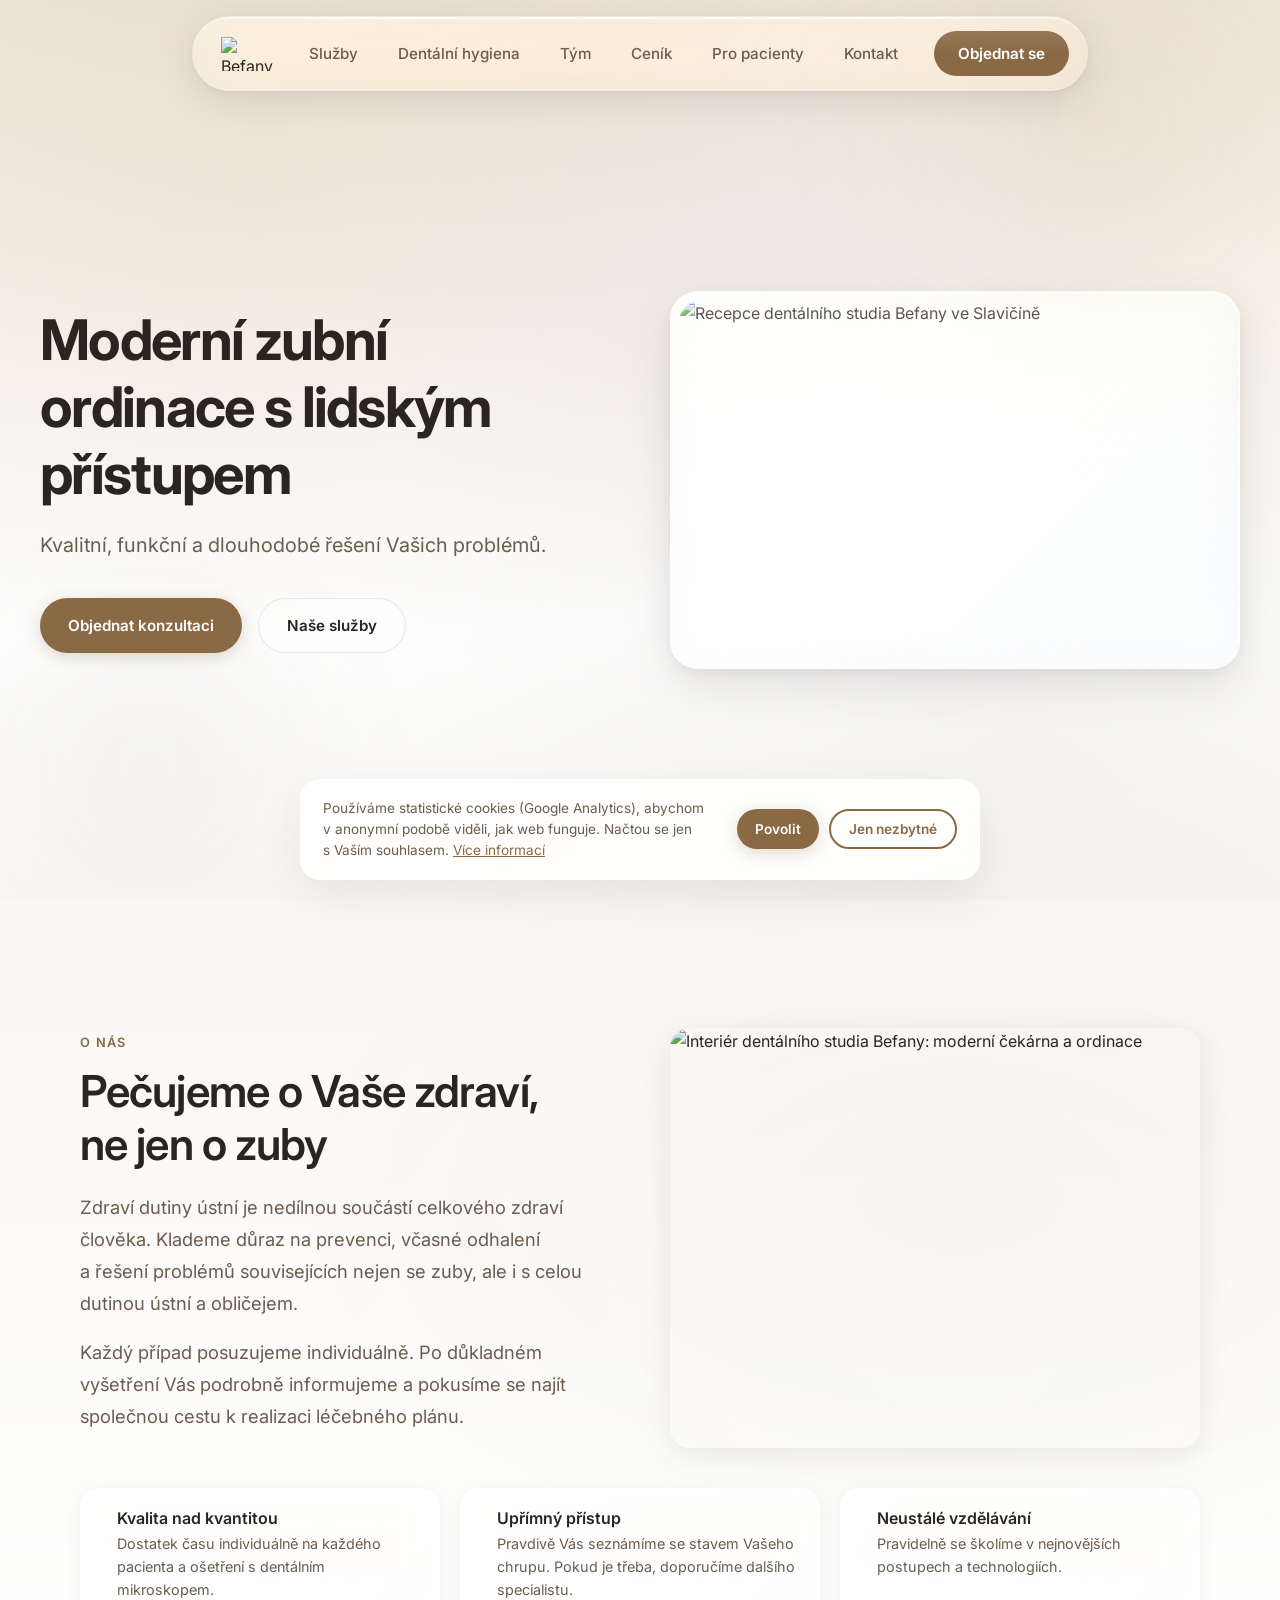
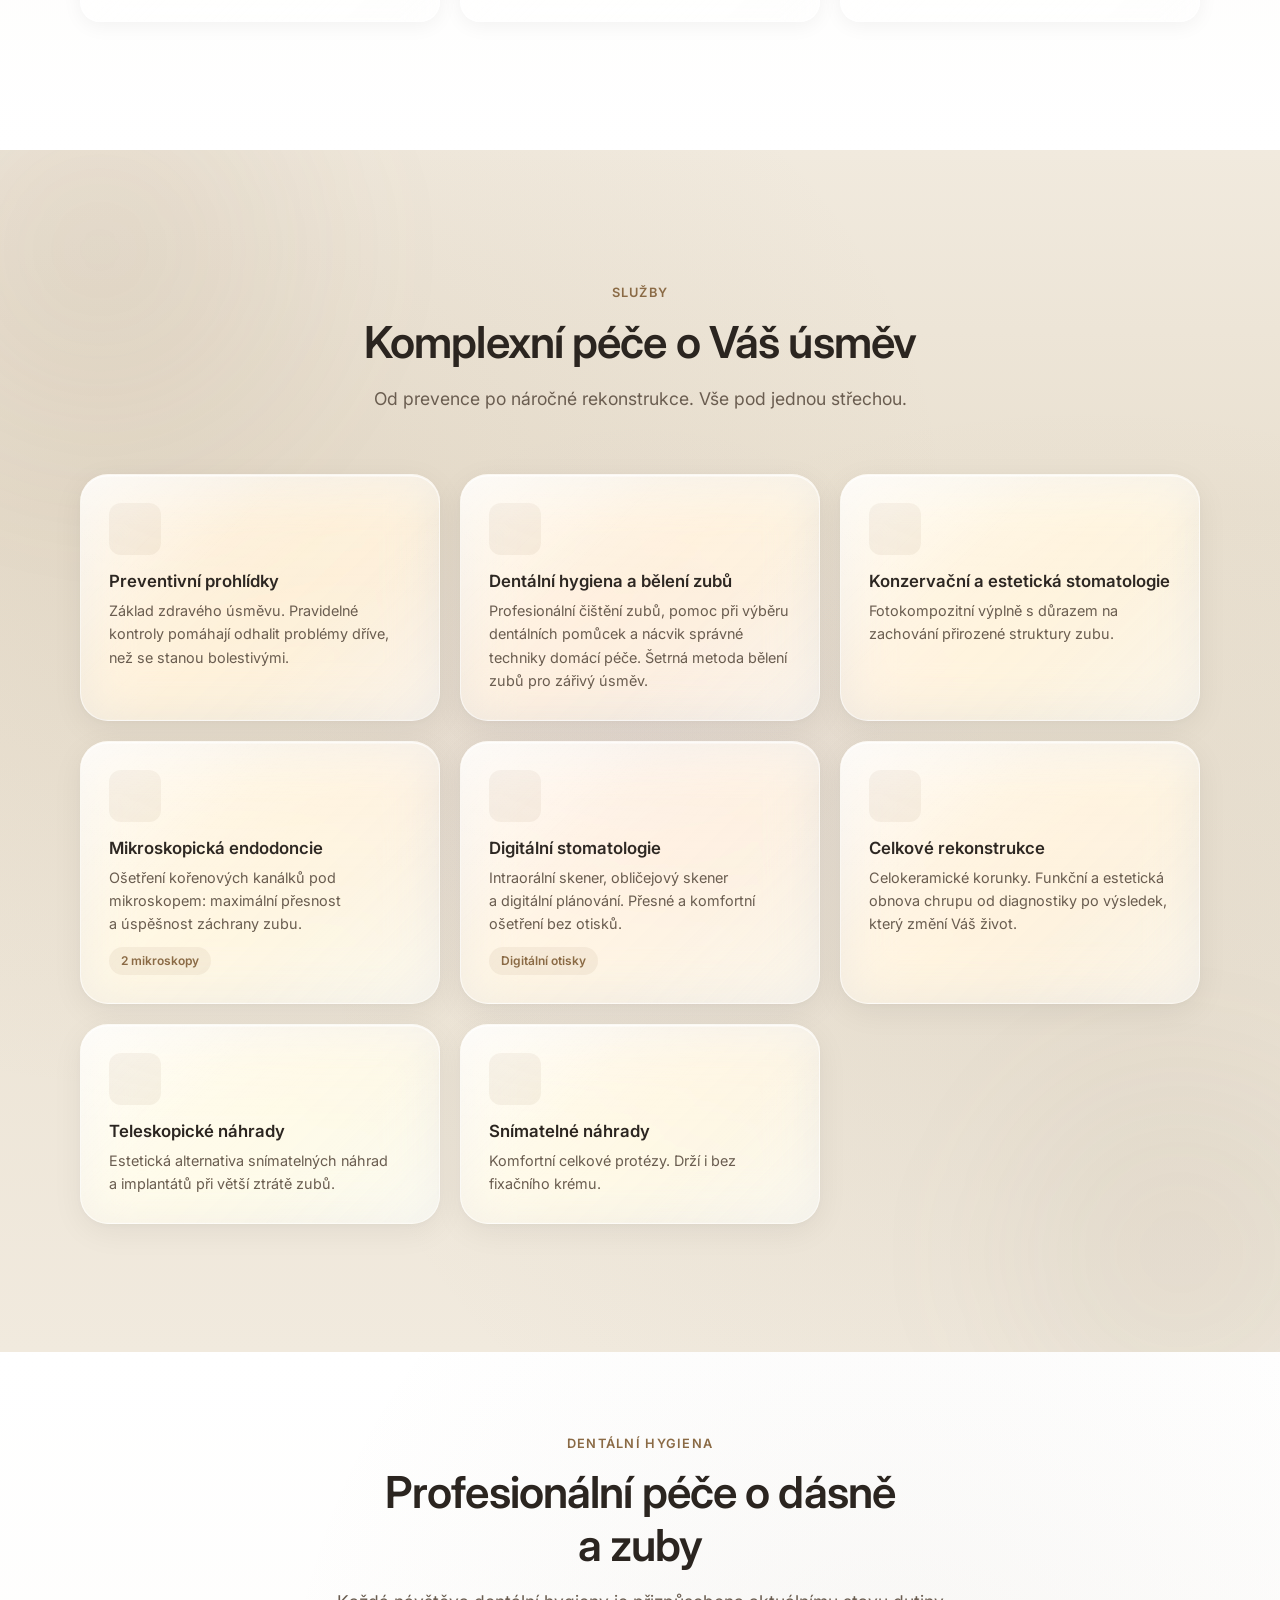
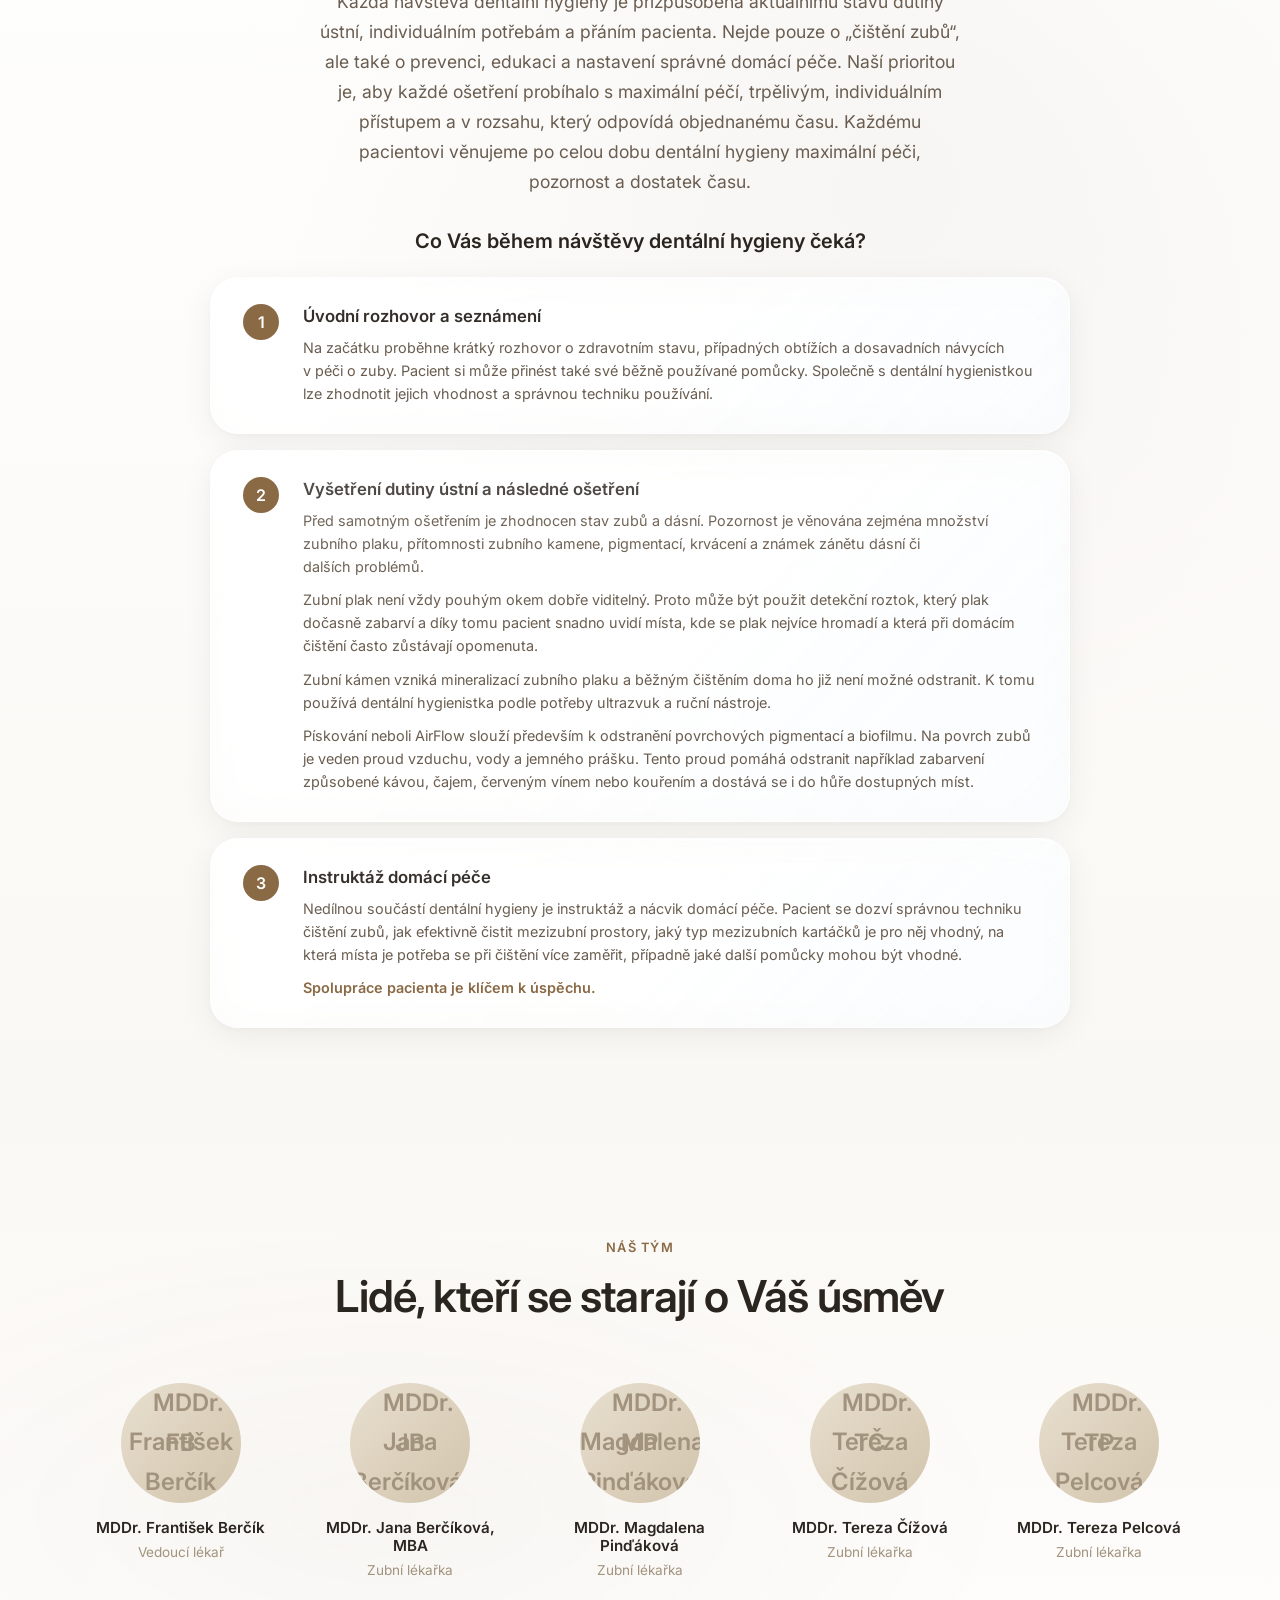
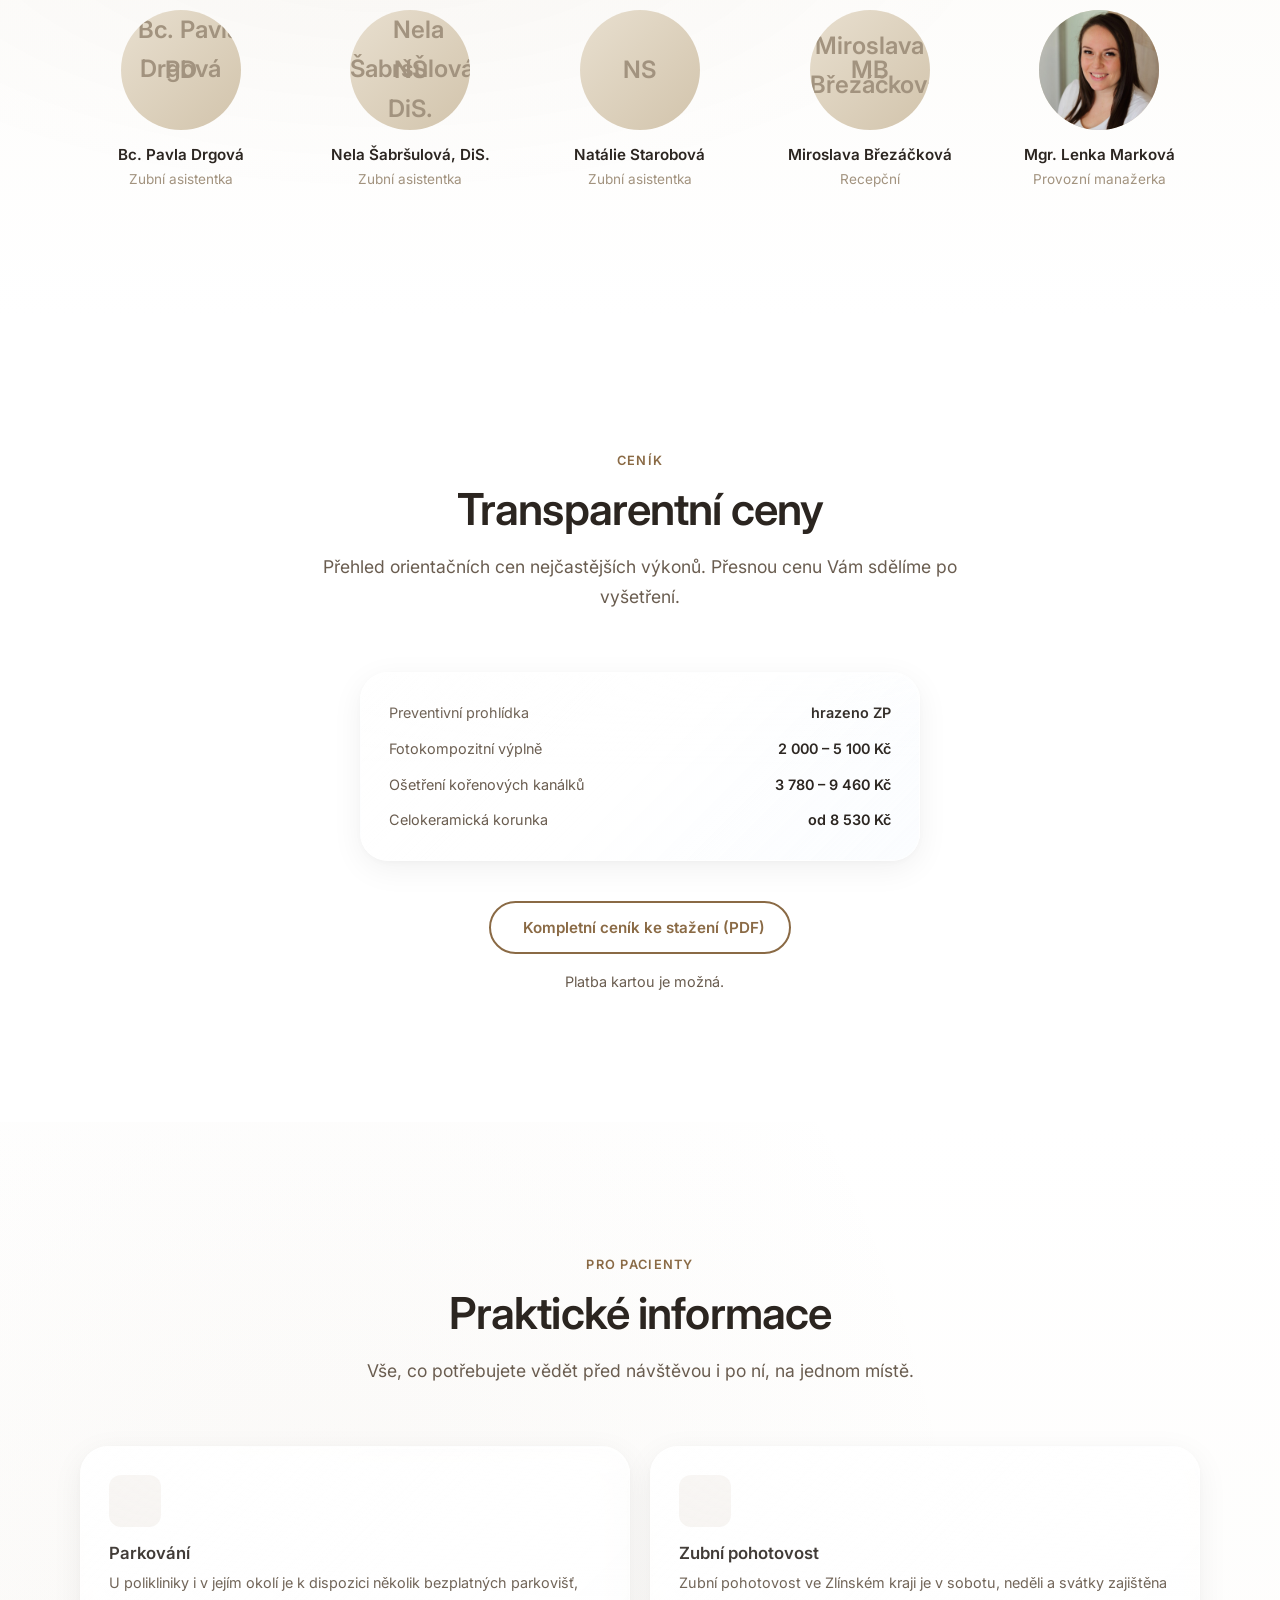
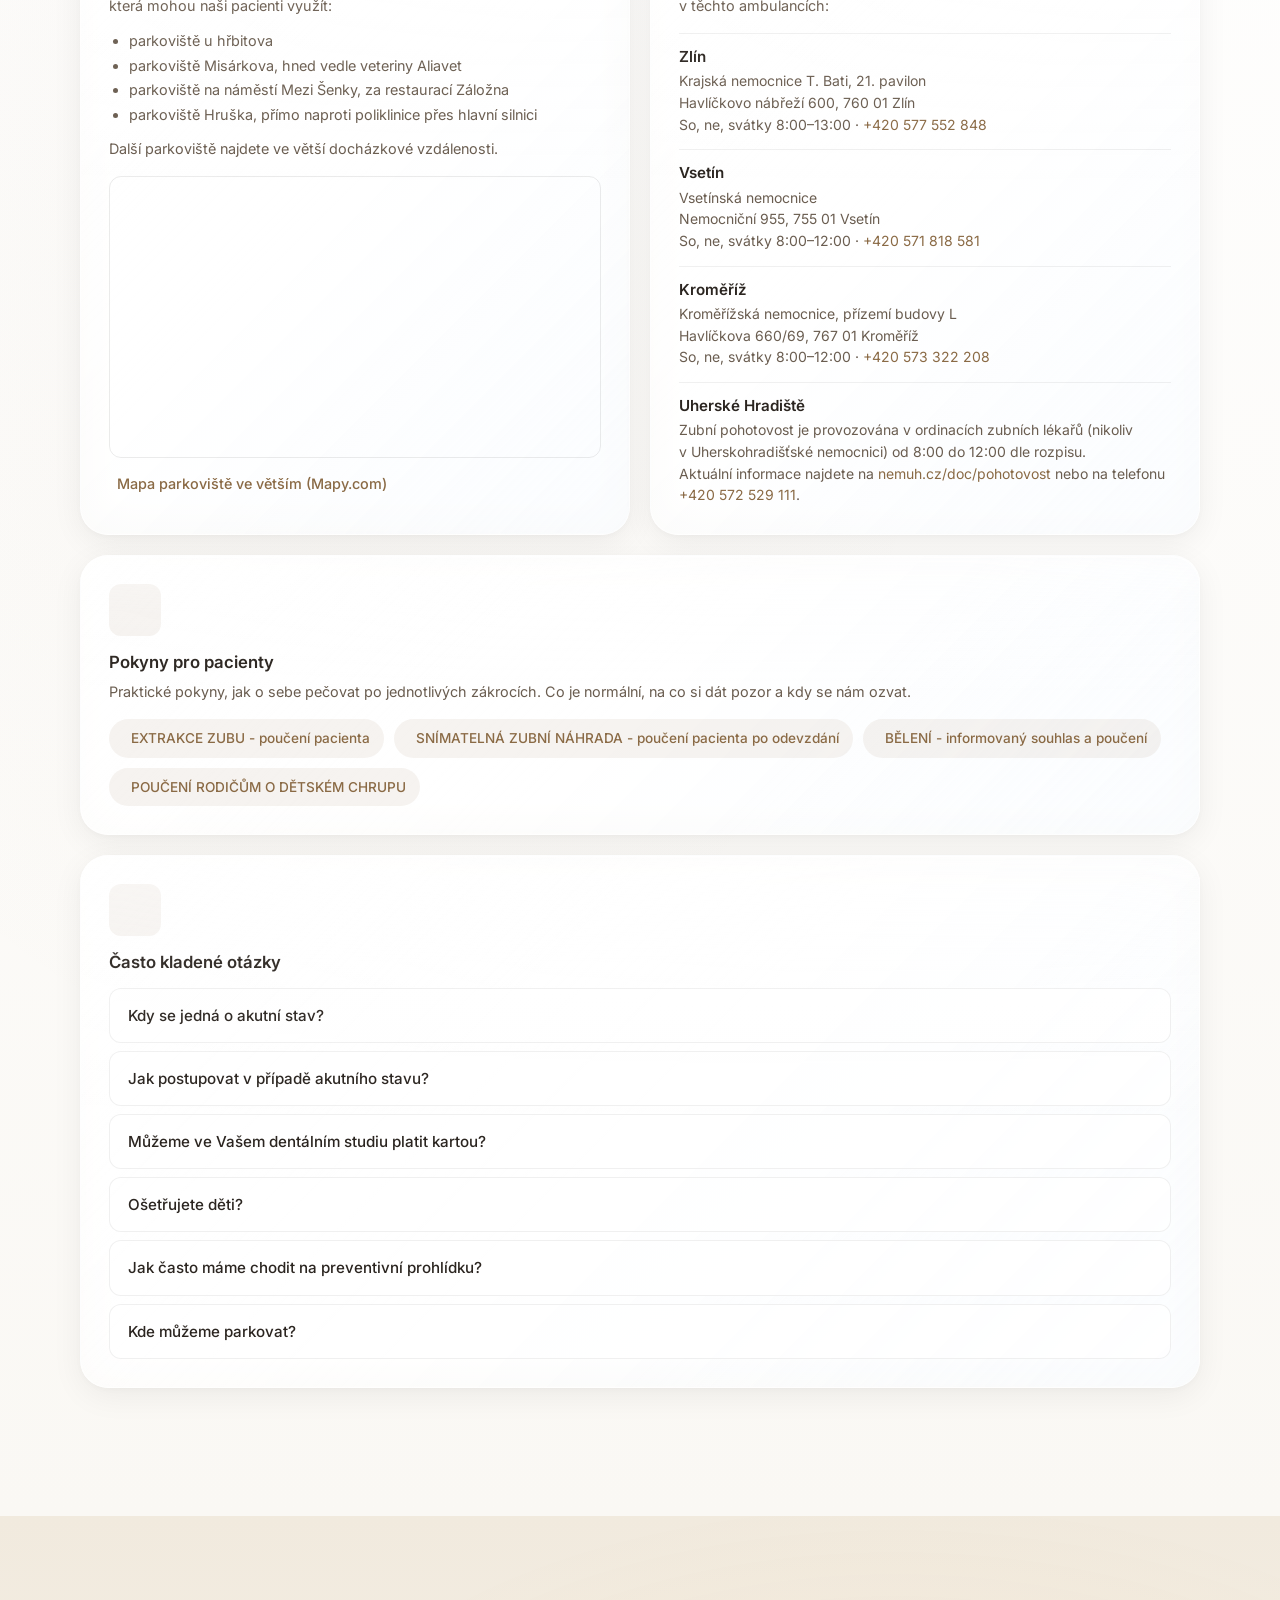
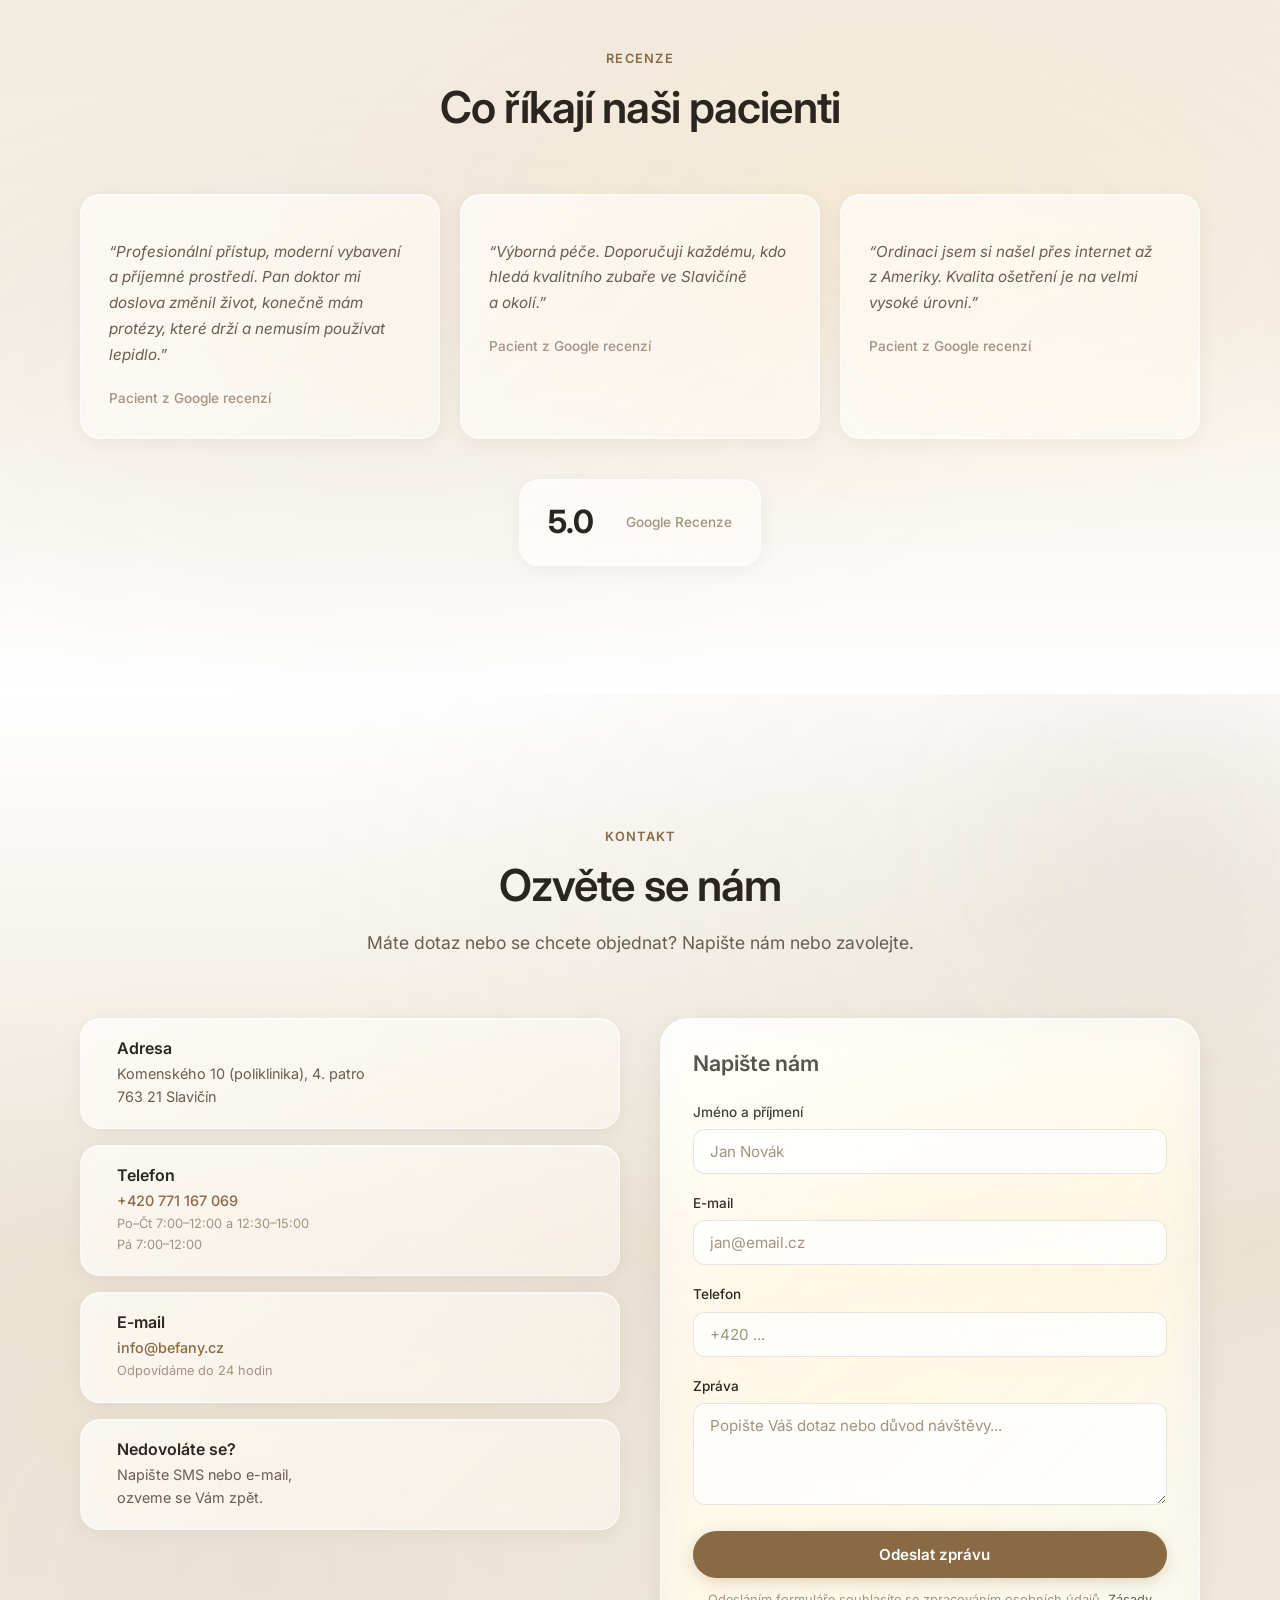
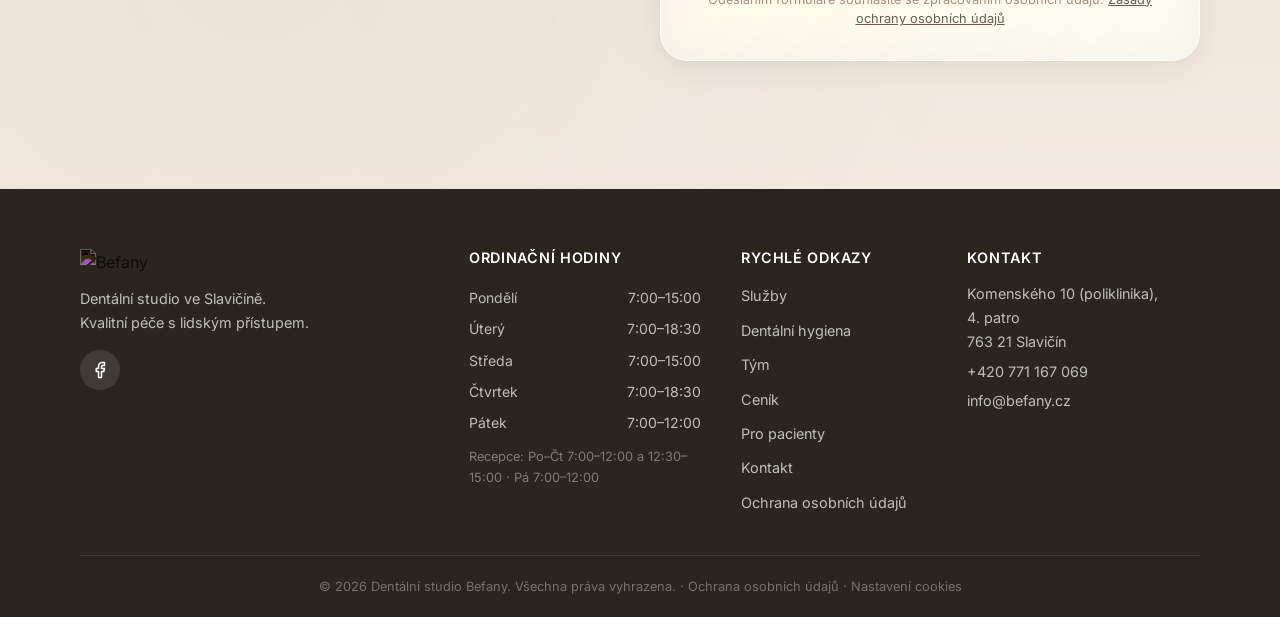
==== commit e17958b3: "v6.5: kolo 6, nová úvodní věta O nás a nadpis týmu „Lidé, kteří se starají o Váš úsměv“ (mail Lenky " ====
--- a/index.html
+++ b/index.html
@@ -15,7 +15,7 @@
   <script src="https://unpkg.com/lucide@latest"></script>
 
   <!-- Styles -->
-  <link rel="stylesheet" href="style.css?v=6.4">
+  <link rel="stylesheet" href="style.css?v=6.5">
 </head>
 <body>
 
@@ -106,8 +106,8 @@
         <div class="about-text reveal">
           <span class="section-label">O&nbsp;nás</span>
           <h2>Pečujeme o&nbsp;Vaše zdraví, ne&nbsp;jen o&nbsp;zuby</h2>
-          <p class="about-lead">Stav dutiny ústní úzce souvisí a&nbsp;ovlivňuje celkové zdraví lidského těla. Klademe důraz na prevenci, včasné odhalení a&nbsp;řešení problémů souvisejících nejen se zuby, ale i&nbsp;s&nbsp;celou dutinou ústní a&nbsp;obličejem.</p>
-          <p class="about-lead">Každý případ posuzujeme individuálně. Po důkladném vyšetření Vás podrobně informujeme a&nbsp;pokusíme se najít společnou cestu k&nbsp;realizaci léčebného plánu.</p>
+          <p class="about-lead">Zdraví dutiny ústní je nedílnou součástí celkového zdraví člověka. Klademe důraz na prevenci, včasné odhalení a&nbsp;řešení problémů souvisejících nejen se zuby, ale i&nbsp;s&nbsp;celou dutinou ústní a&nbsp;obličejem.</p>
+          <p class="about-lead">Každý případ posuzujeme individuálně. Po důkladném vyšetření Vás podrobně informujeme a&nbsp;pokusíme se najít společnou cestu k&nbsp;realizaci léčebného&nbsp;plánu.</p>
         </div>
         <div class="about-image reveal">
           <img src="assets/o-nas.jpg" alt="Interiér dentálního studia Befany: moderní čekárna a ordinace">
@@ -145,7 +145,7 @@
     <div class="container">
       <div class="section-header reveal">
         <span class="section-label">Služby</span>
-        <h2>Komplexní péče o&nbsp;Váš úsměv</h2>
+        <h2>Komplexní péče o&nbsp;Váš&nbsp;úsměv</h2>
         <p class="section-desc">Od prevence po náročné rekonstrukce. Vše pod jednou střechou.</p>
       </div>
 
@@ -266,7 +266,7 @@
     <div class="container">
       <div class="section-header reveal">
         <span class="section-label">Náš tým</span>
-        <h2>Náš tým</h2>
+        <h2>Lidé, kteří se starají o&nbsp;Váš&nbsp;úsměv</h2>
       </div>
 
       <div class="team-grid">
@@ -490,7 +490,7 @@
             </details>
             <details class="faq-item">
               <summary>Jak postupovat v&nbsp;případě akutního stavu? <i data-lucide="chevron-down"></i></summary>
-              <p>Pokud máte akutní potíže, ošetříme Vás po předchozí telefonické domluvě v&nbsp;naší pracovní době. Volejte prosím hned ráno (mezi 7:00 a 8:00), pokusíme se Vás ošetřit co nejdříve. Bez objednání může být čekací doba delší.</p>
+              <p>Pokud máte akutní potíže, ošetříme Vás po předchozí telefonické domluvě v&nbsp;naší pracovní době. Volejte prosím hned ráno (mezi 7:00 a&nbsp;8:00), pokusíme se Vás ošetřit co nejdříve. Bez objednání může být čekací doba delší.</p>
               <p>Mimo naši pracovní dobu využijte <a href="#pohotovost">zubní pohotovost ve Zlínském kraji</a>.</p>
             </details>
             <details class="faq-item">
@@ -698,7 +698,7 @@
 
 
   <!-- Scripts -->
-  <script src="main.js?v=6.4"></script>
-  <script src="cookies.js?v=6.4"></script>
+  <script src="main.js?v=6.5"></script>
+  <script src="cookies.js?v=6.5"></script>
 </body>
 </html>
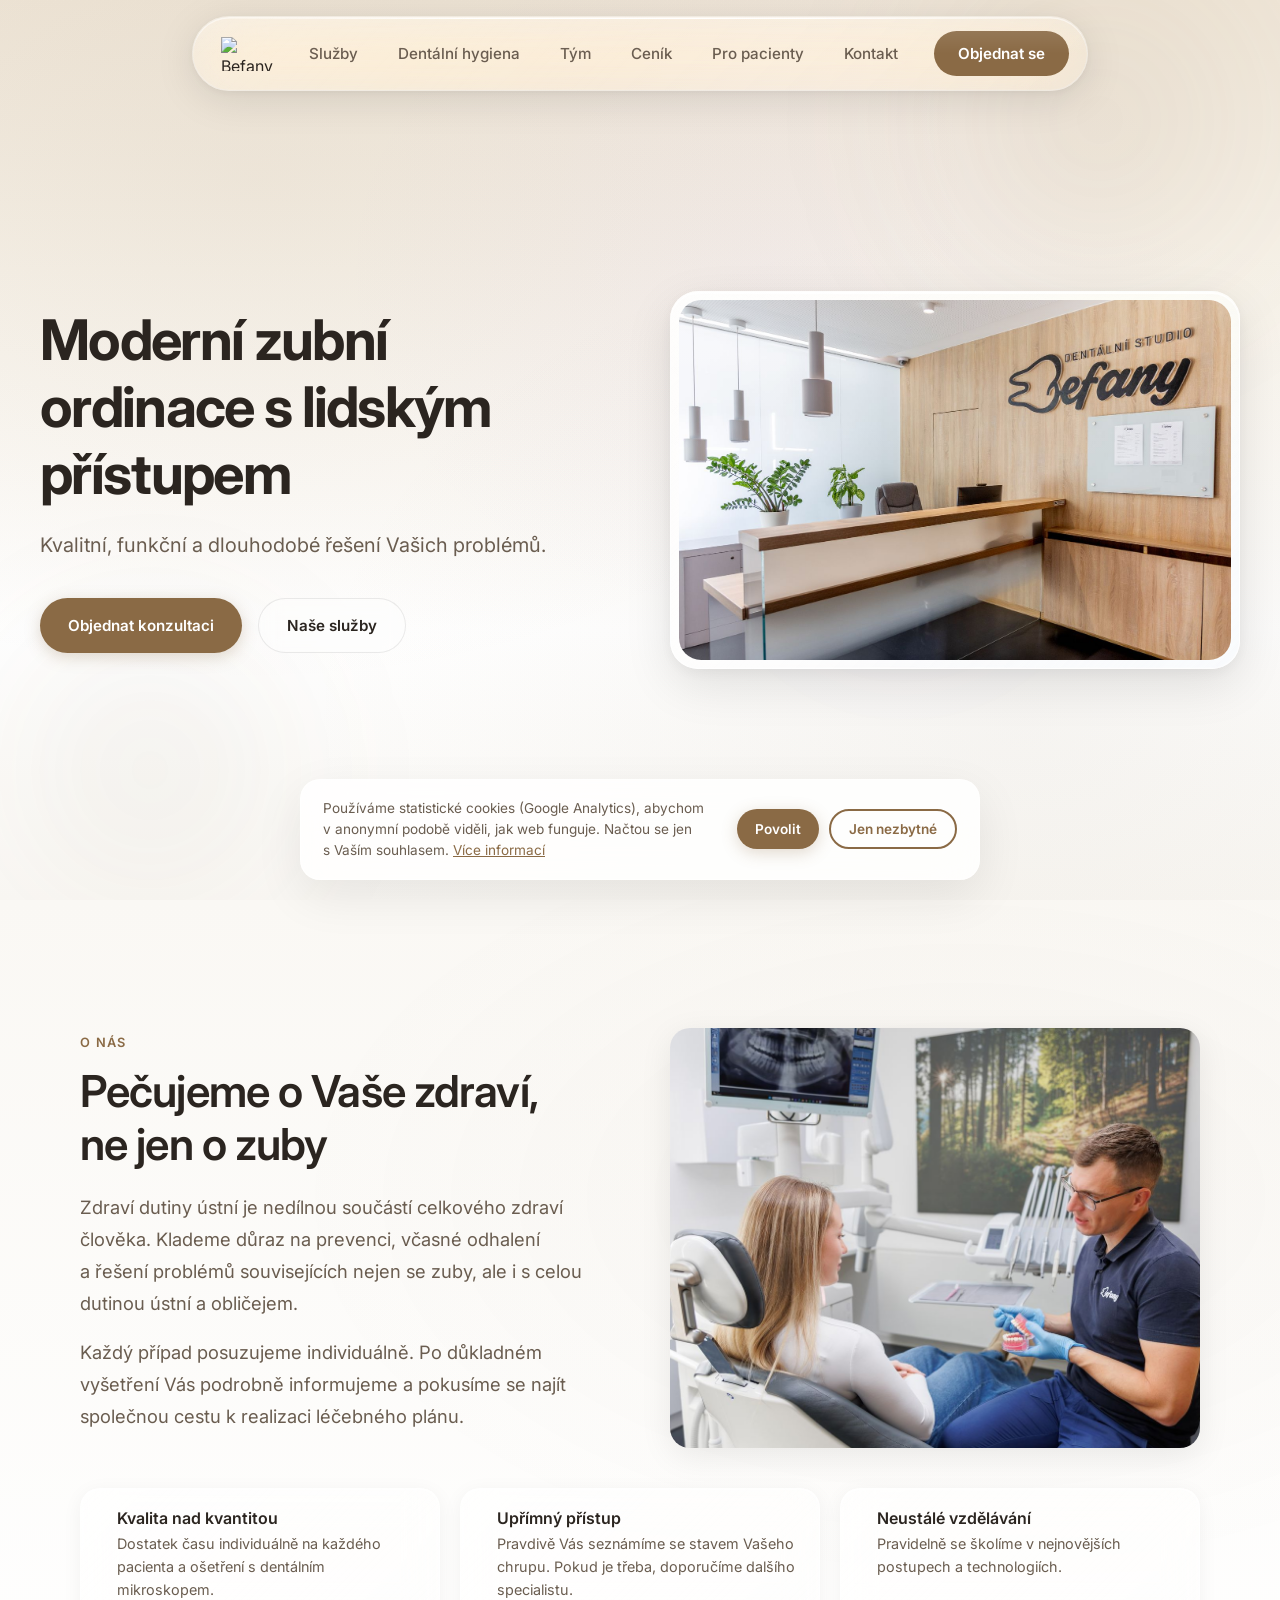
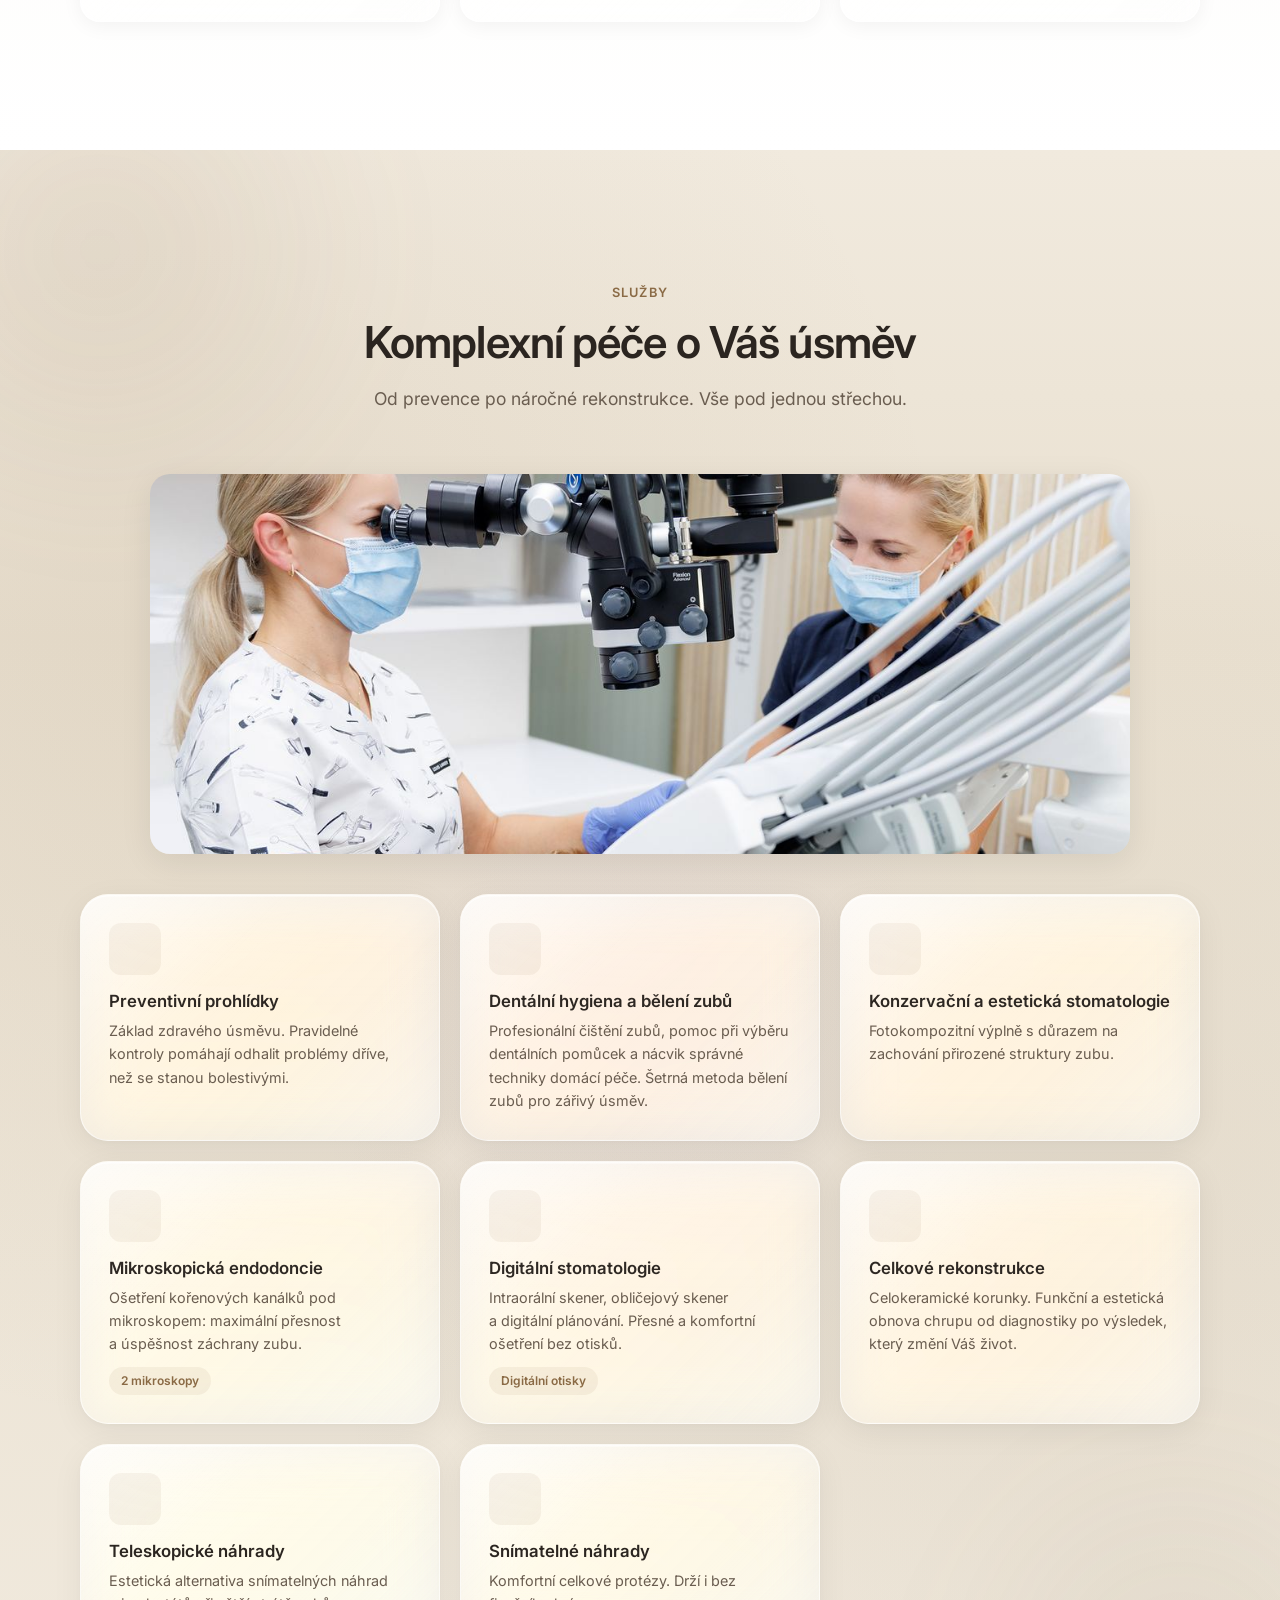
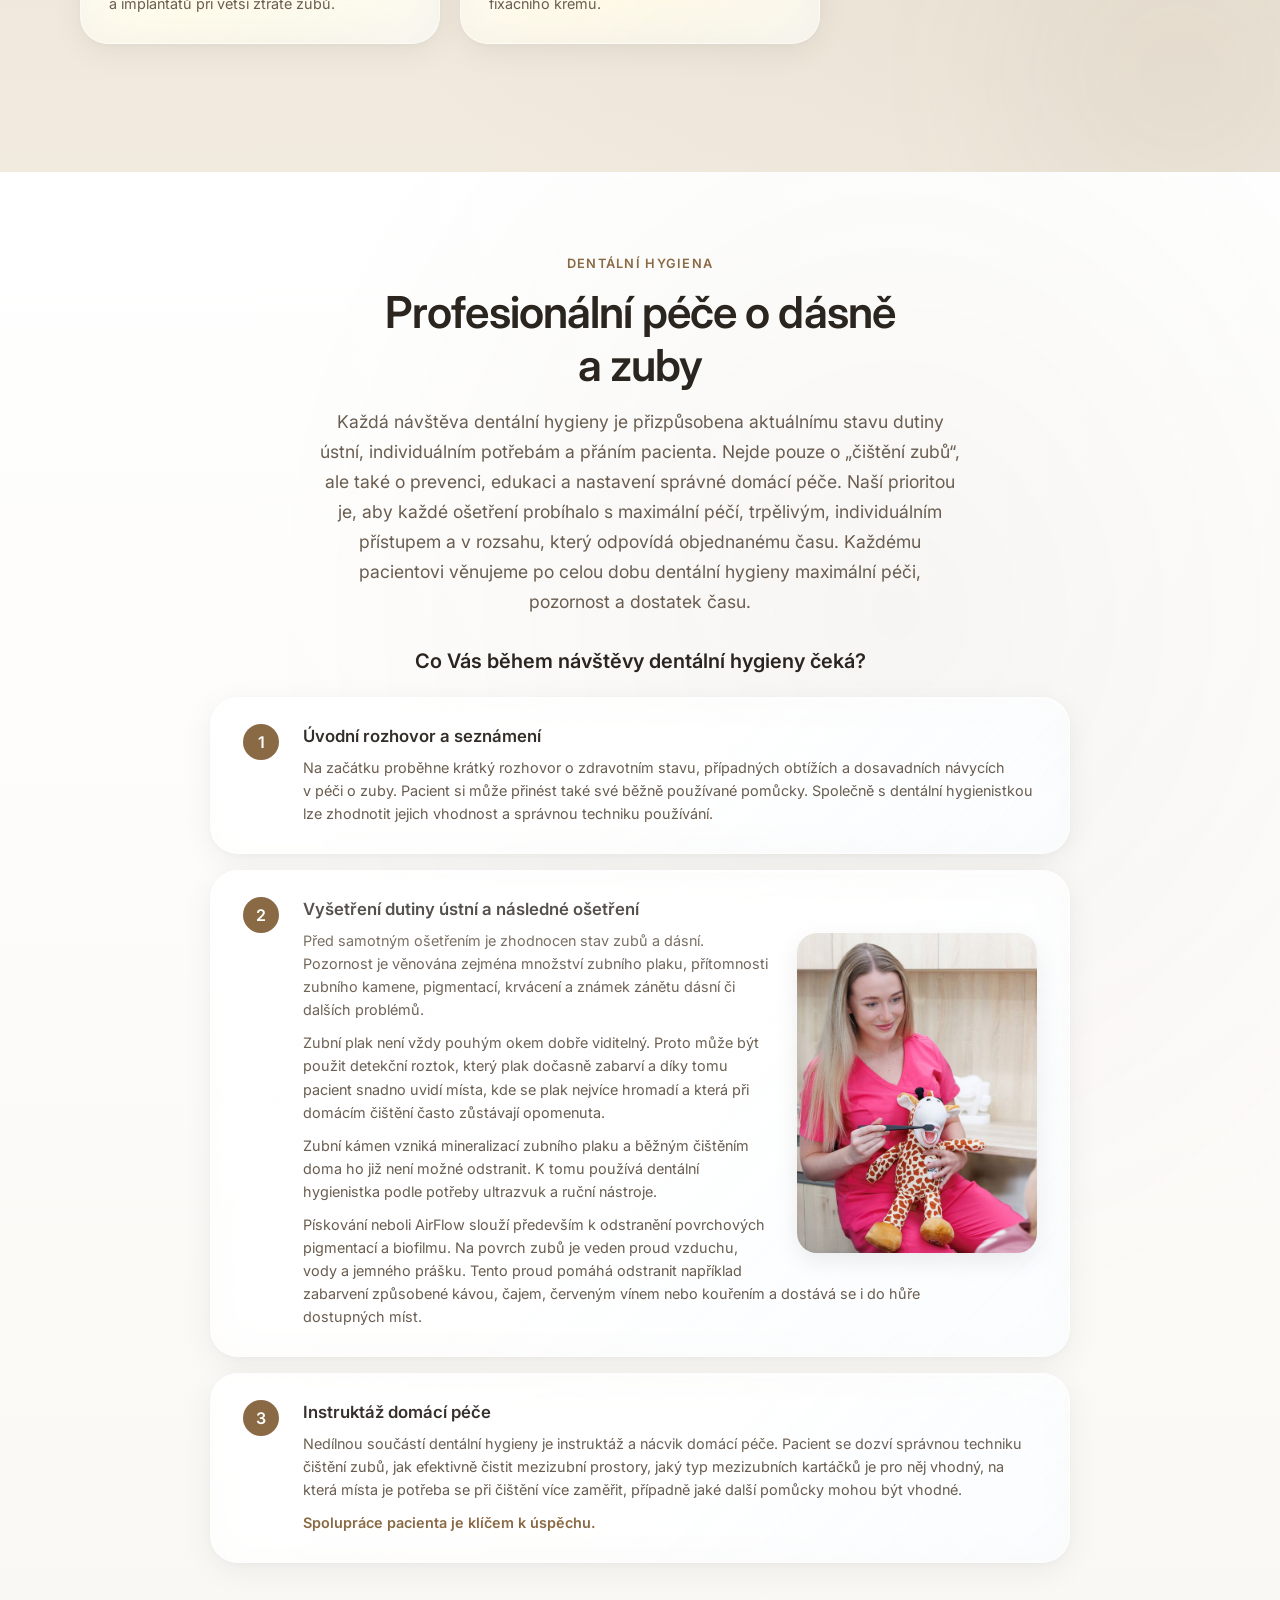
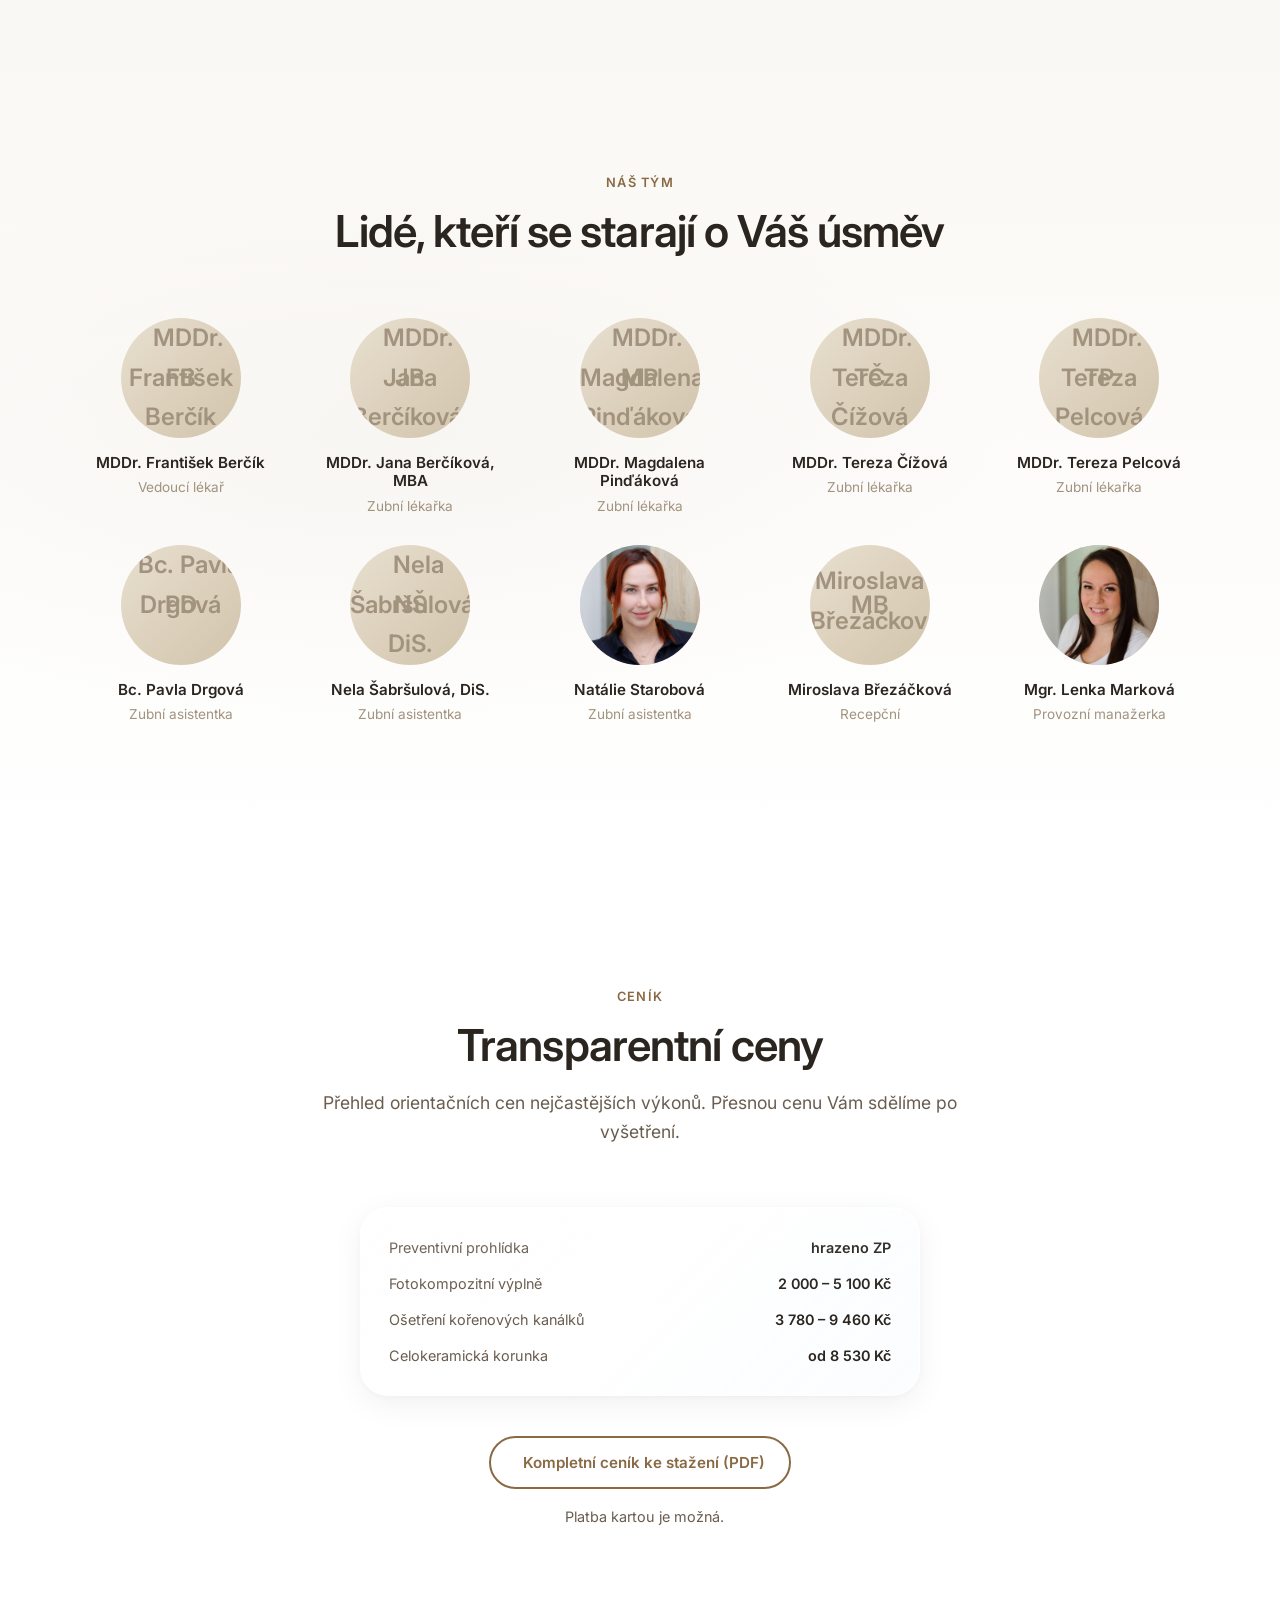
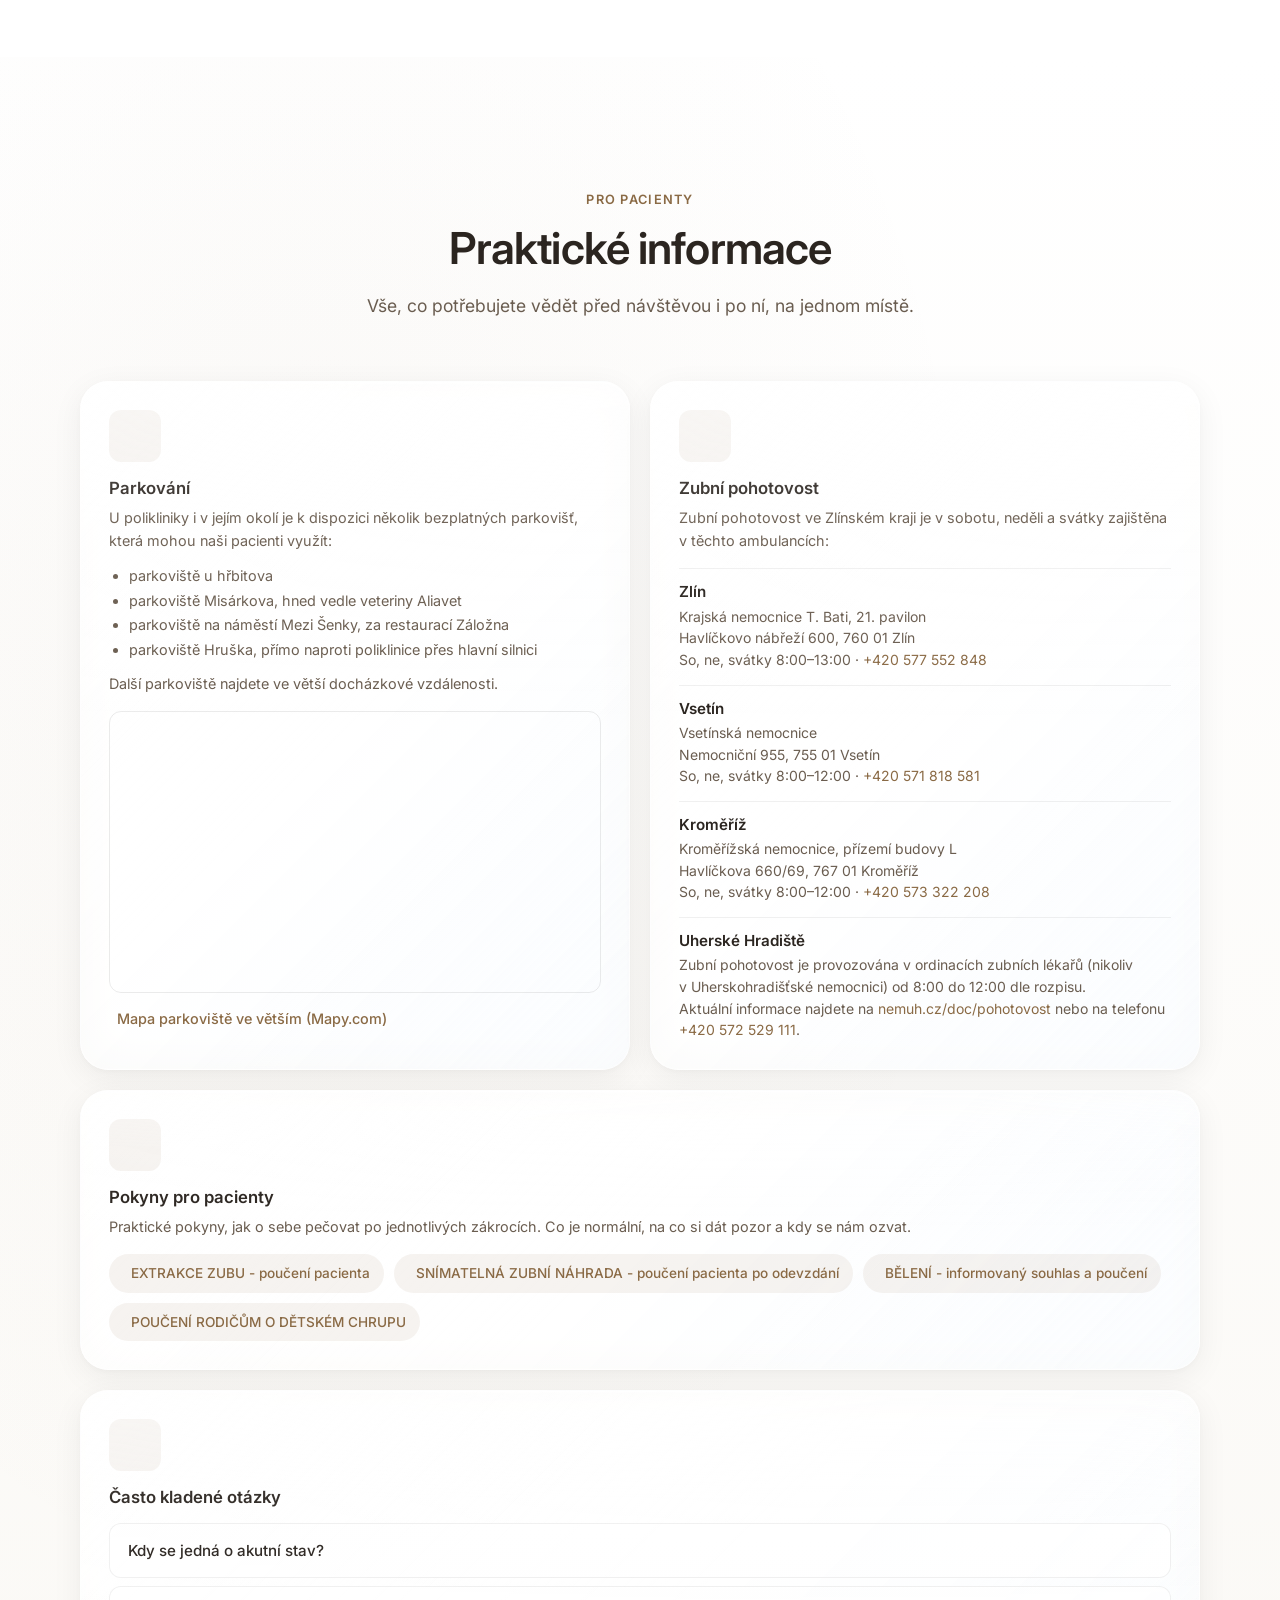
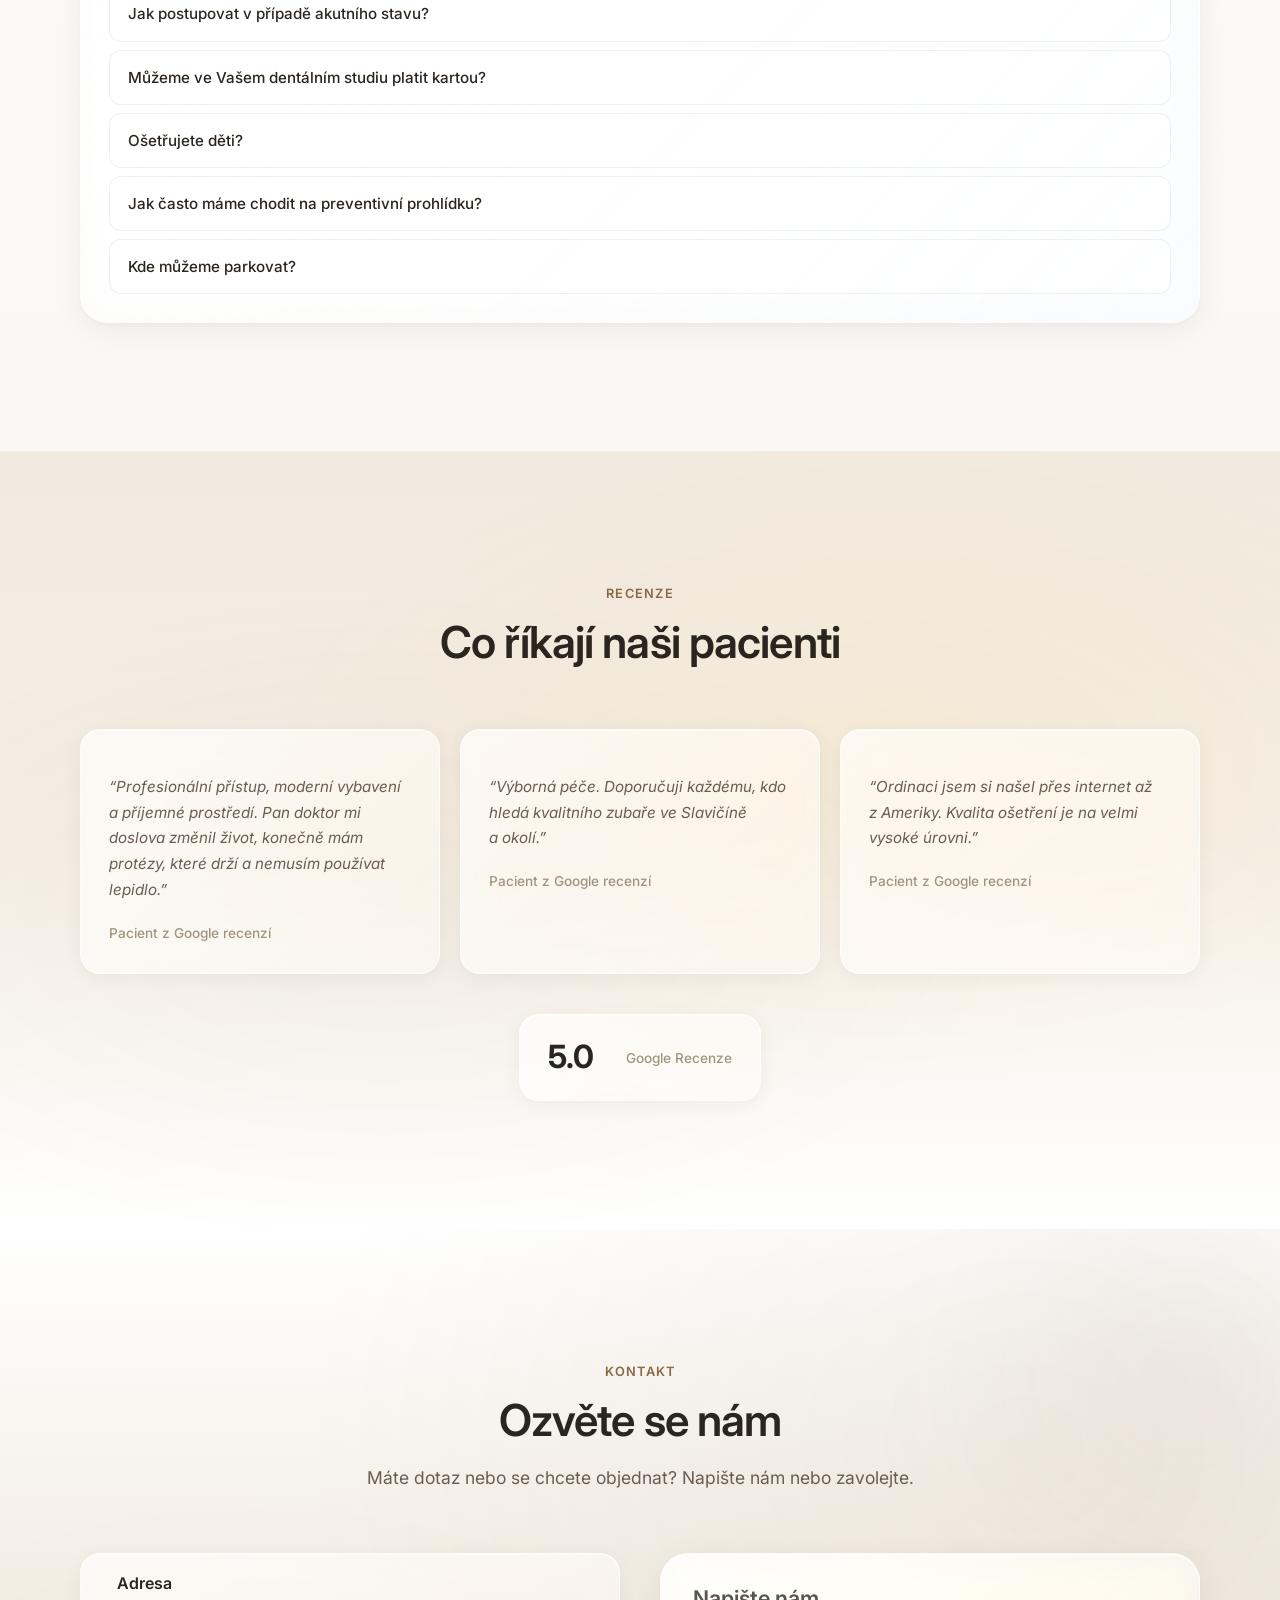
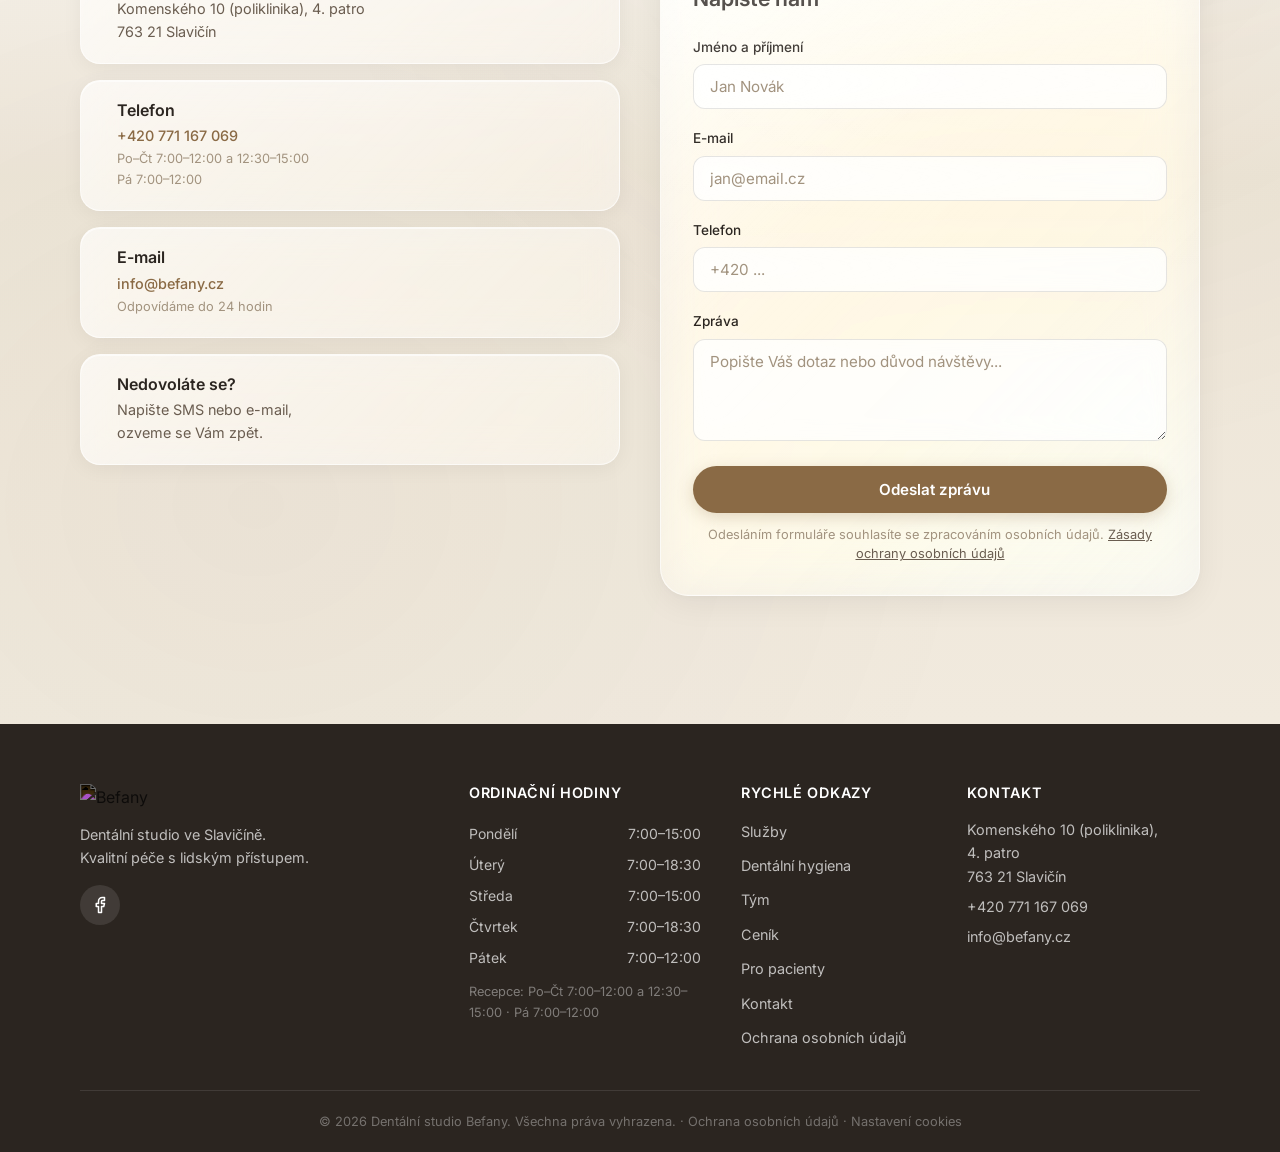
==== commit 07a2b0b0: "v6.6: kolo 7, fotky od Lenky (recepce v hero, dentální hygiena, Natálie Starobová, dvě fotky ordinac" ====
--- a/index.html
+++ b/index.html
@@ -15,7 +15,7 @@
   <script src="https://unpkg.com/lucide@latest"></script>
 
   <!-- Styles -->
-  <link rel="stylesheet" href="style.css?v=6.5">
+  <link rel="stylesheet" href="style.css?v=6.6">
 </head>
 <body>
 
@@ -76,7 +76,7 @@
       </div>
       <div class="hero-image">
         <div class="hero-image-frame glass-card">
-          <img src="assets/hero-bg.jpg" alt="Recepce dentálního studia Befany ve Slavičíně">
+          <img src="assets/recepce-2026.jpg" alt="Recepce dentálního studia Befany ve Slavičíně" width="1400" height="999" fetchpriority="high">
         </div>
       </div>
     </div>
@@ -110,7 +110,7 @@
           <p class="about-lead">Každý případ posuzujeme individuálně. Po důkladném vyšetření Vás podrobně informujeme a&nbsp;pokusíme se najít společnou cestu k&nbsp;realizaci léčebného&nbsp;plánu.</p>
         </div>
         <div class="about-image reveal">
-          <img src="assets/o-nas.jpg" alt="Interiér dentálního studia Befany: moderní čekárna a ordinace">
+          <img src="assets/ordinace-konzultace.jpg" alt="MDDr. František Berčík vysvětluje pacientce postup ošetření na modelu chrupu" width="1200" height="856" loading="lazy">
         </div>
       </div>
       <div class="about-values reveal">
@@ -149,6 +149,10 @@
         <p class="section-desc">Od prevence po náročné rekonstrukce. Vše pod jednou střechou.</p>
       </div>
 
+      <div class="services-photo reveal">
+        <img src="assets/ordinace-mikroskop.jpg" alt="Ošetření pod dentálním mikroskopem v ordinaci Befany" width="1200" height="856" loading="lazy">
+      </div>
+
       <div class="services-grid">
 
         <div class="service-card glass-card reveal">
@@ -243,6 +247,7 @@
         <div class="hygiene-step glass-card reveal">
           <span class="hygiene-step-num">2</span>
           <h4>Vyšetření dutiny ústní a&nbsp;následné ošetření</h4>
+          <img class="hygiene-step-img" src="assets/dentalni-hygiena-vyska.jpg" alt="Dentální hygienistka ukazuje na plyšové žirafě správné čištění zubů" width="600" height="800" loading="lazy">
           <p>Před samotným ošetřením je zhodnocen stav zubů a&nbsp;dásní. Pozornost je věnována zejména množství zubního plaku, přítomnosti zubního kamene, pigmentací, krvácení a&nbsp;známek zánětu dásní či dalších&nbsp;problémů.</p>
           <p>Zubní plak není vždy pouhým okem dobře viditelný. Proto může být použit detekční roztok, který plak dočasně zabarví a&nbsp;díky tomu pacient snadno uvidí místa, kde se plak nejvíce hromadí a&nbsp;která při domácím čištění často zůstávají&nbsp;opomenuta.</p>
           <p>Zubní kámen vzniká mineralizací zubního plaku a&nbsp;běžným čištěním doma ho již není možné odstranit. K&nbsp;tomu používá dentální hygienistka podle potřeby ultrazvuk a&nbsp;ruční&nbsp;nástroje.</p>
@@ -328,7 +333,9 @@
         </div>
 
         <div class="team-card reveal">
-          <div class="team-photo" data-initials="NS"></div>
+          <div class="team-photo" data-initials="NS">
+            <img src="assets/team/natalie-starobova.jpg" alt="Natálie Starobová" width="600" height="600" loading="lazy">
+          </div>
           <h3>Natálie Starobová</h3>
           <p class="team-role">Zubní asistentka</p>
         </div>
@@ -698,7 +705,7 @@
 
 
   <!-- Scripts -->
-  <script src="main.js?v=6.5"></script>
-  <script src="cookies.js?v=6.5"></script>
+  <script src="main.js?v=6.6"></script>
+  <script src="cookies.js?v=6.6"></script>
 </body>
 </html>
--- a/style.css
+++ b/style.css
@@ -2032,3 +2032,52 @@
   background: rgba(239, 68, 68, 0.08);
   color: #B42318;
 }
+
+
+/* ===== KOLO 7: FOTKY OD LENKY (v6.6) ===== */
+.hygiene-step {
+  display: flow-root;
+}
+
+.hygiene-step-img {
+  float: right;
+  width: 240px;
+  height: auto;
+  margin: 4px 0 16px 28px;
+  border-radius: var(--radius-md);
+  box-shadow: 0 8px 24px rgba(0, 0, 0, 0.08);
+}
+
+.services-photo {
+  max-width: 980px;
+  margin: 0 auto 40px;
+  border-radius: var(--radius-md);
+  overflow: hidden;
+  box-shadow: 0 8px 32px rgba(0, 0, 0, 0.08);
+}
+
+.services-photo img {
+  display: block;
+  width: 100%;
+  height: 380px;
+  object-fit: cover;
+  object-position: 50% 30%;
+}
+
+@media (max-width: 600px) {
+  .hygiene-step-img {
+    float: none;
+    display: block;
+    width: 100%;
+    max-width: 300px;
+    margin: 0 auto 16px;
+  }
+
+  .services-photo {
+    margin-bottom: 28px;
+  }
+
+  .services-photo img {
+    height: 220px;
+  }
+}
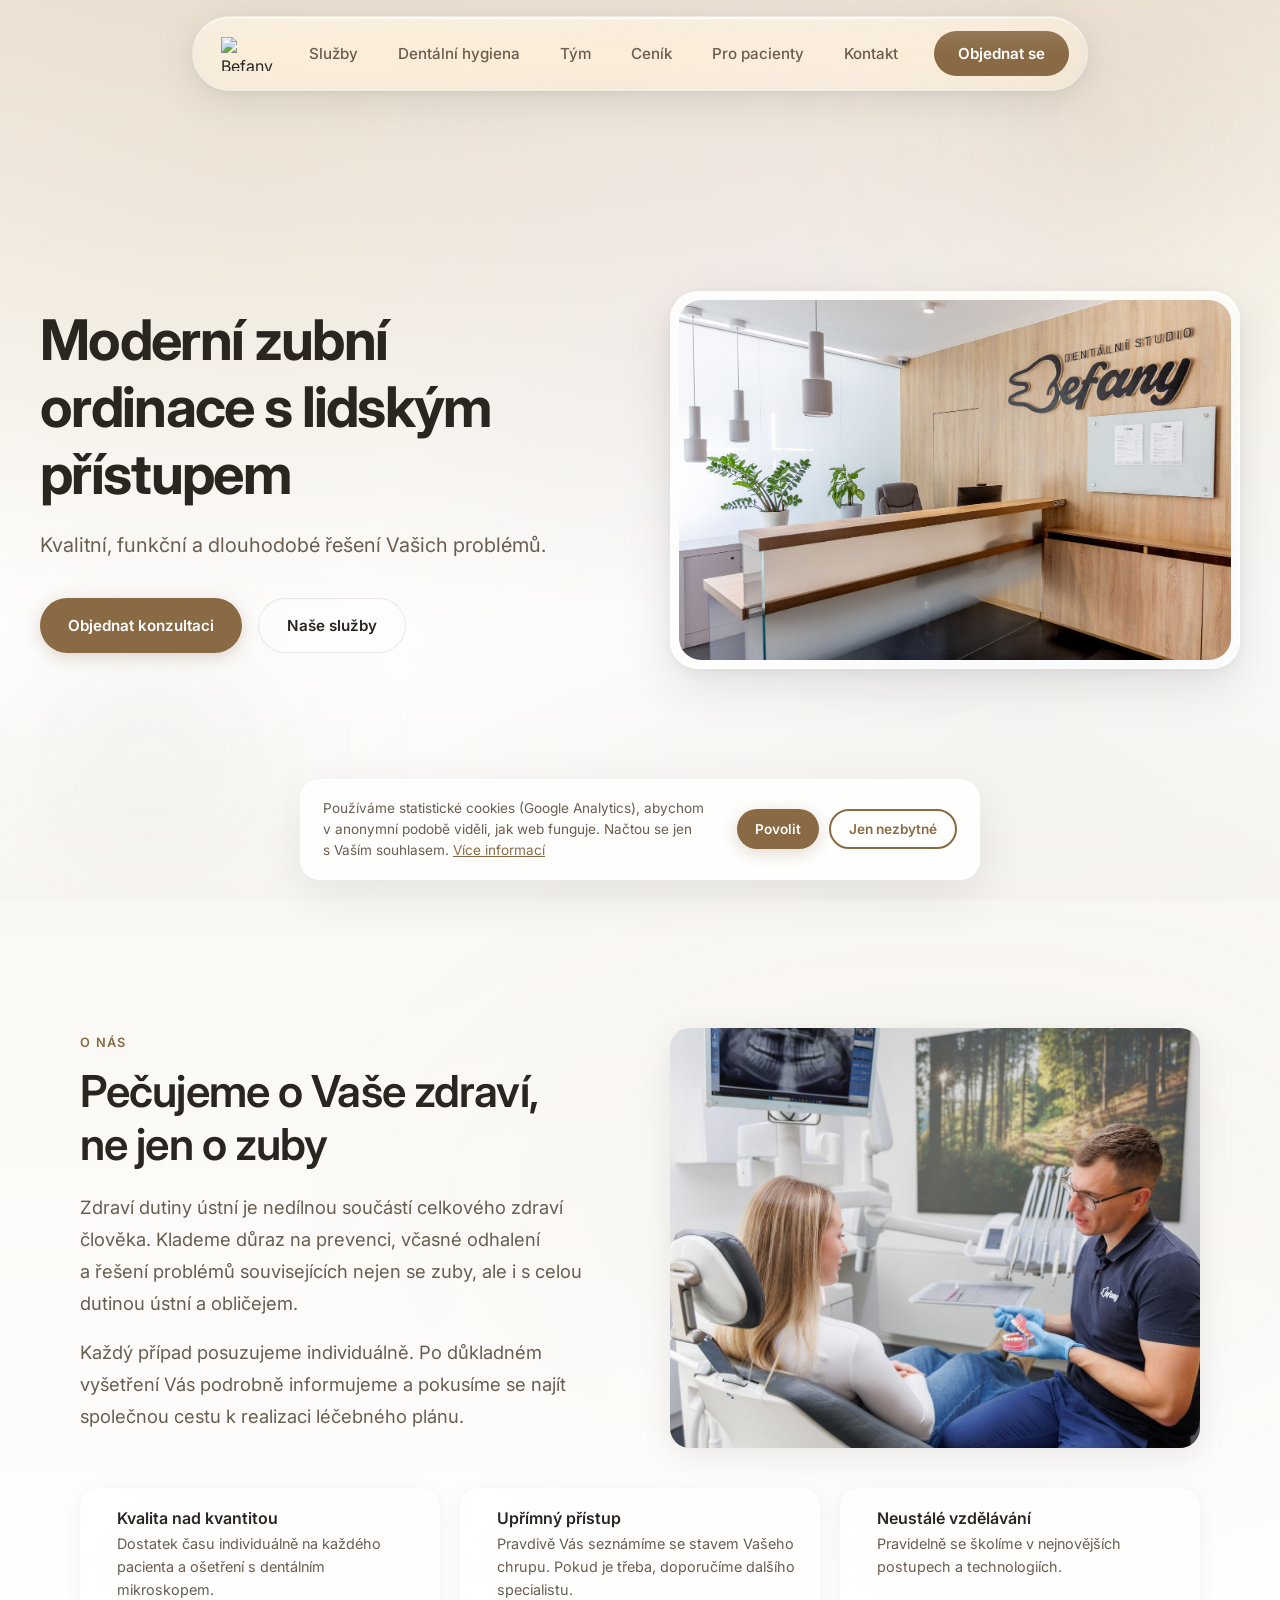
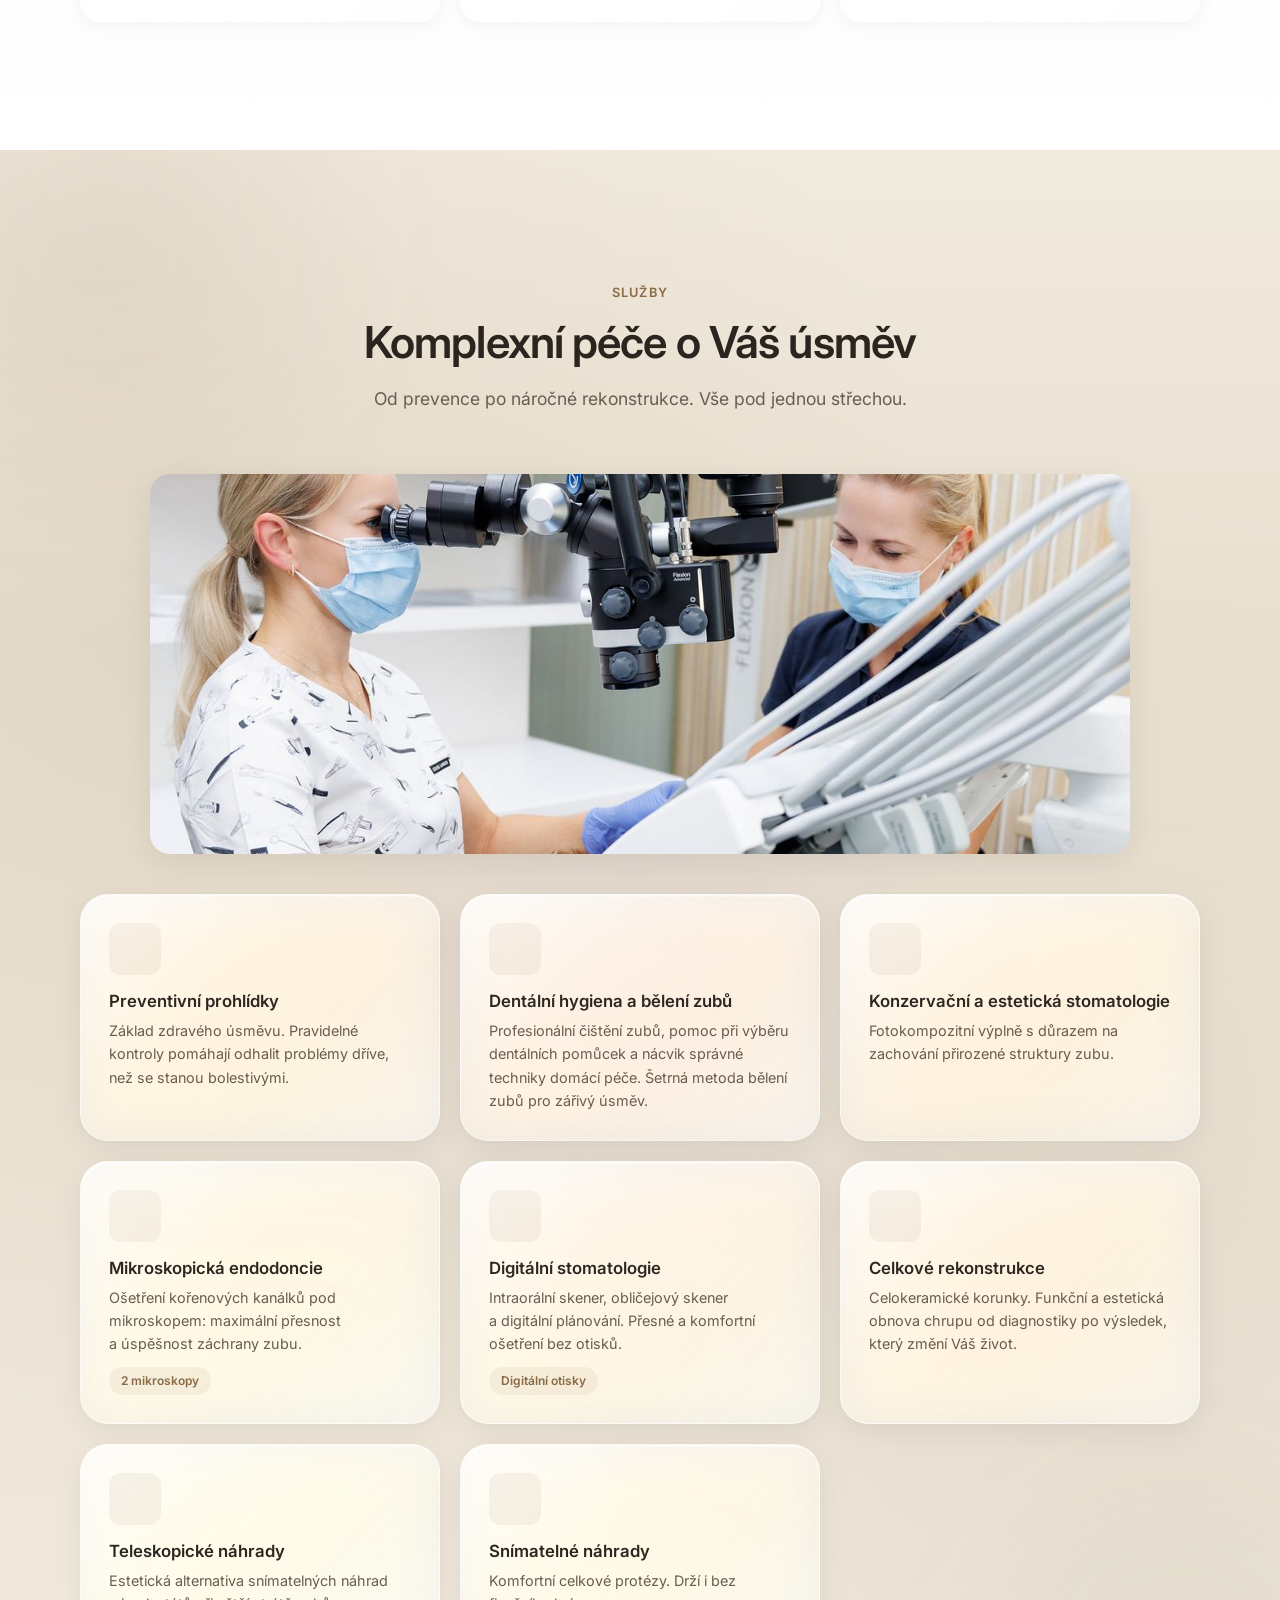
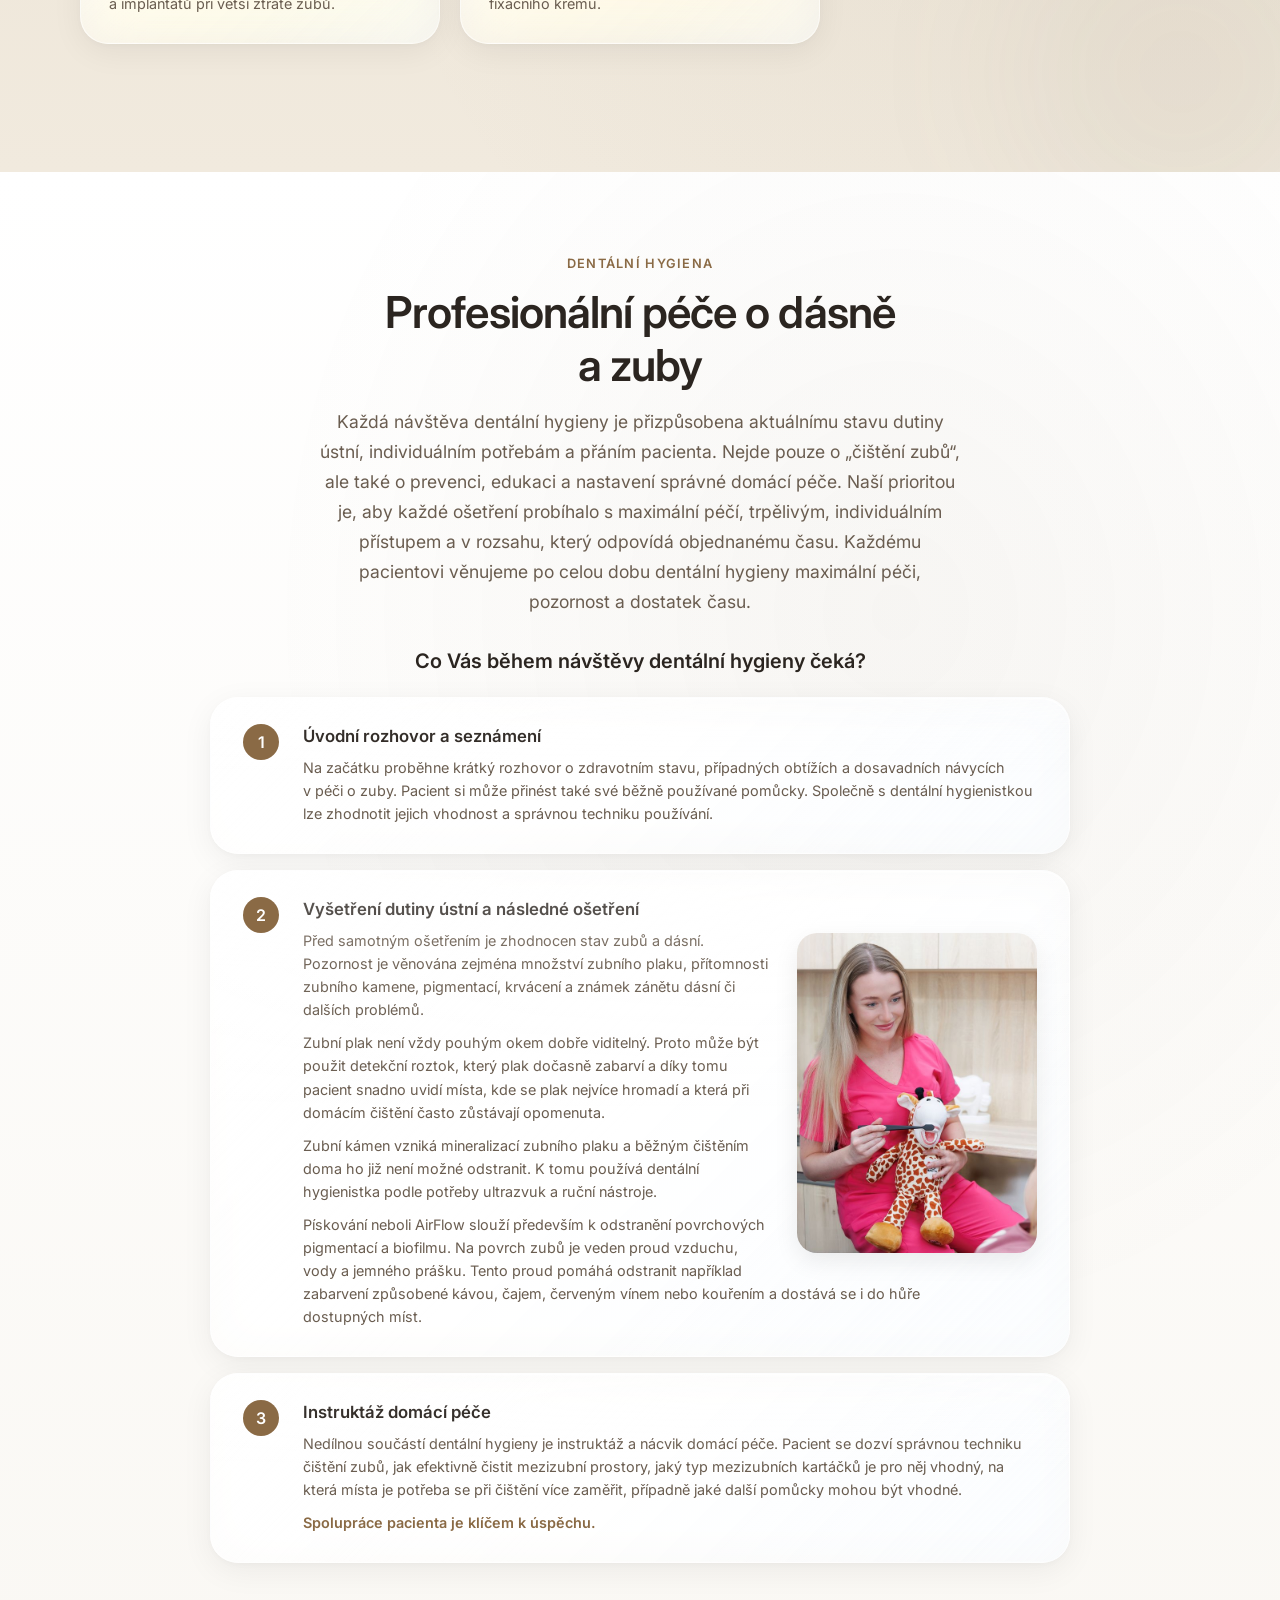
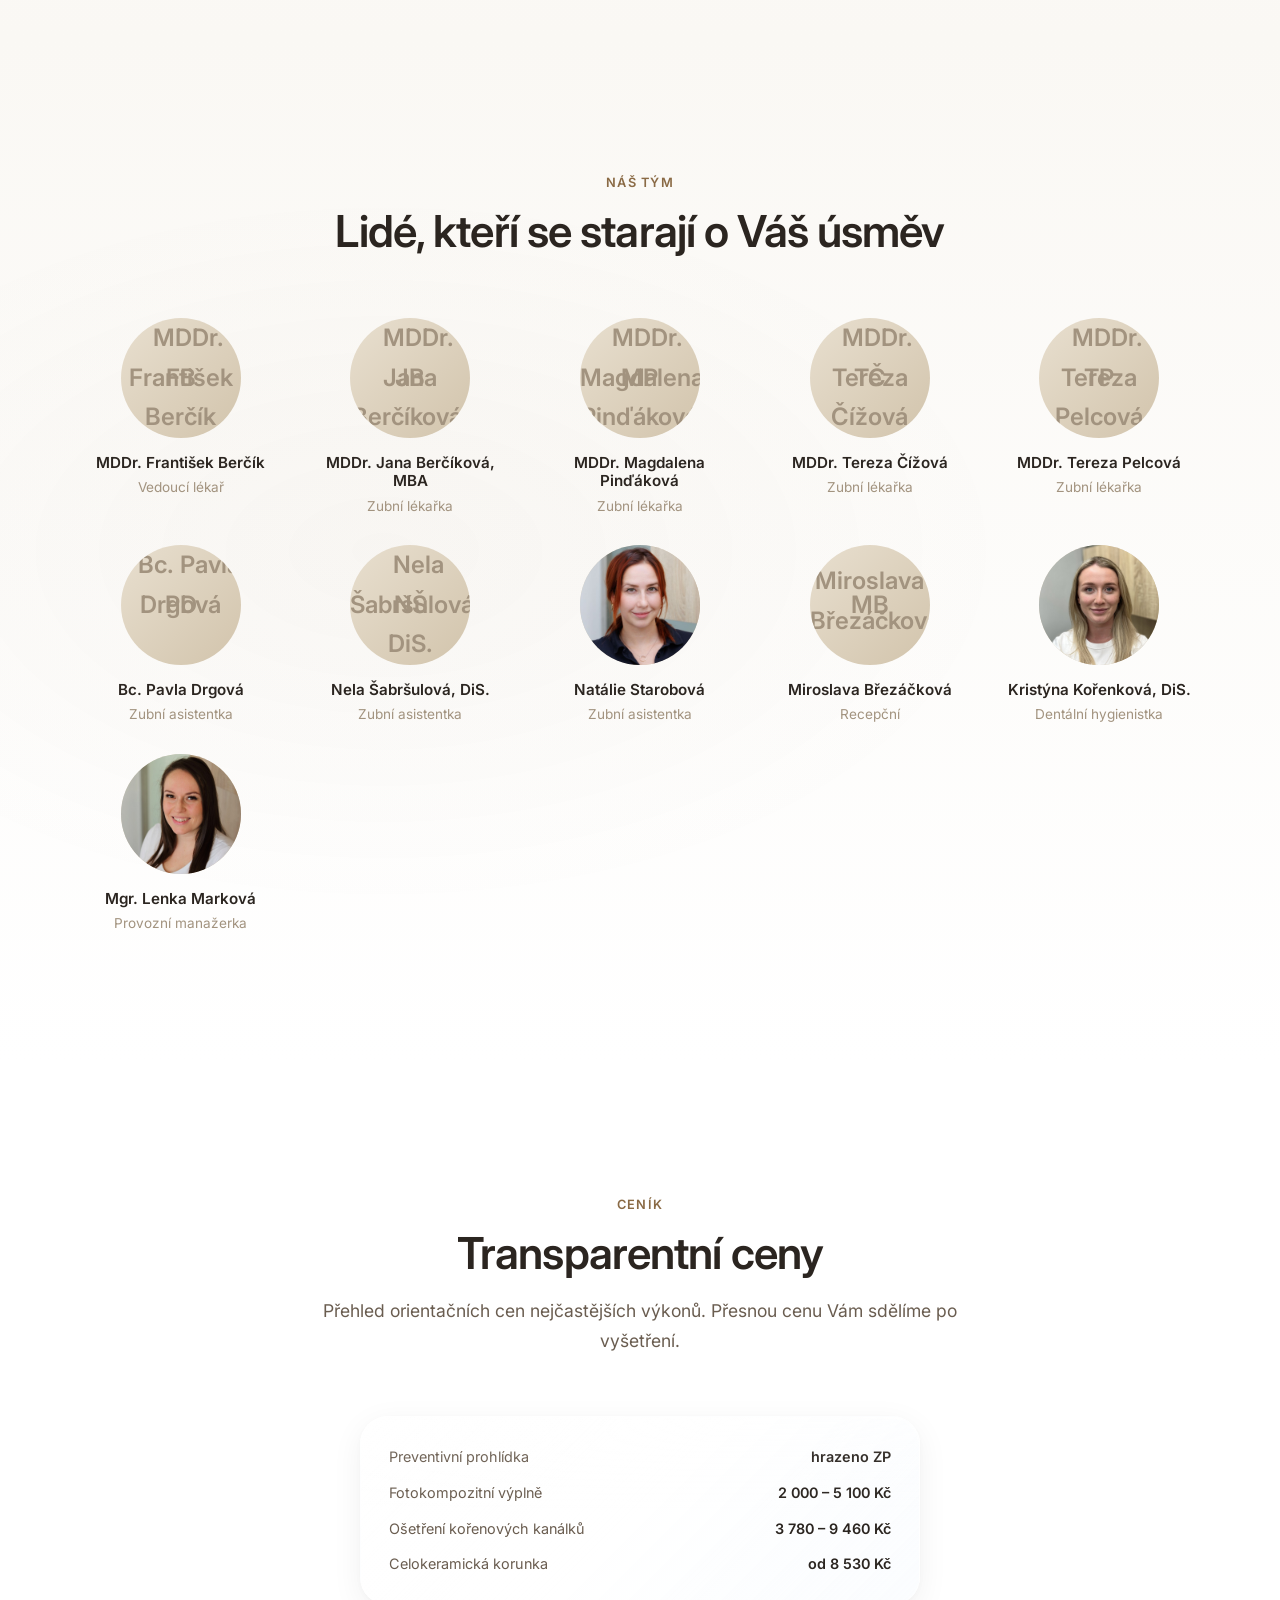
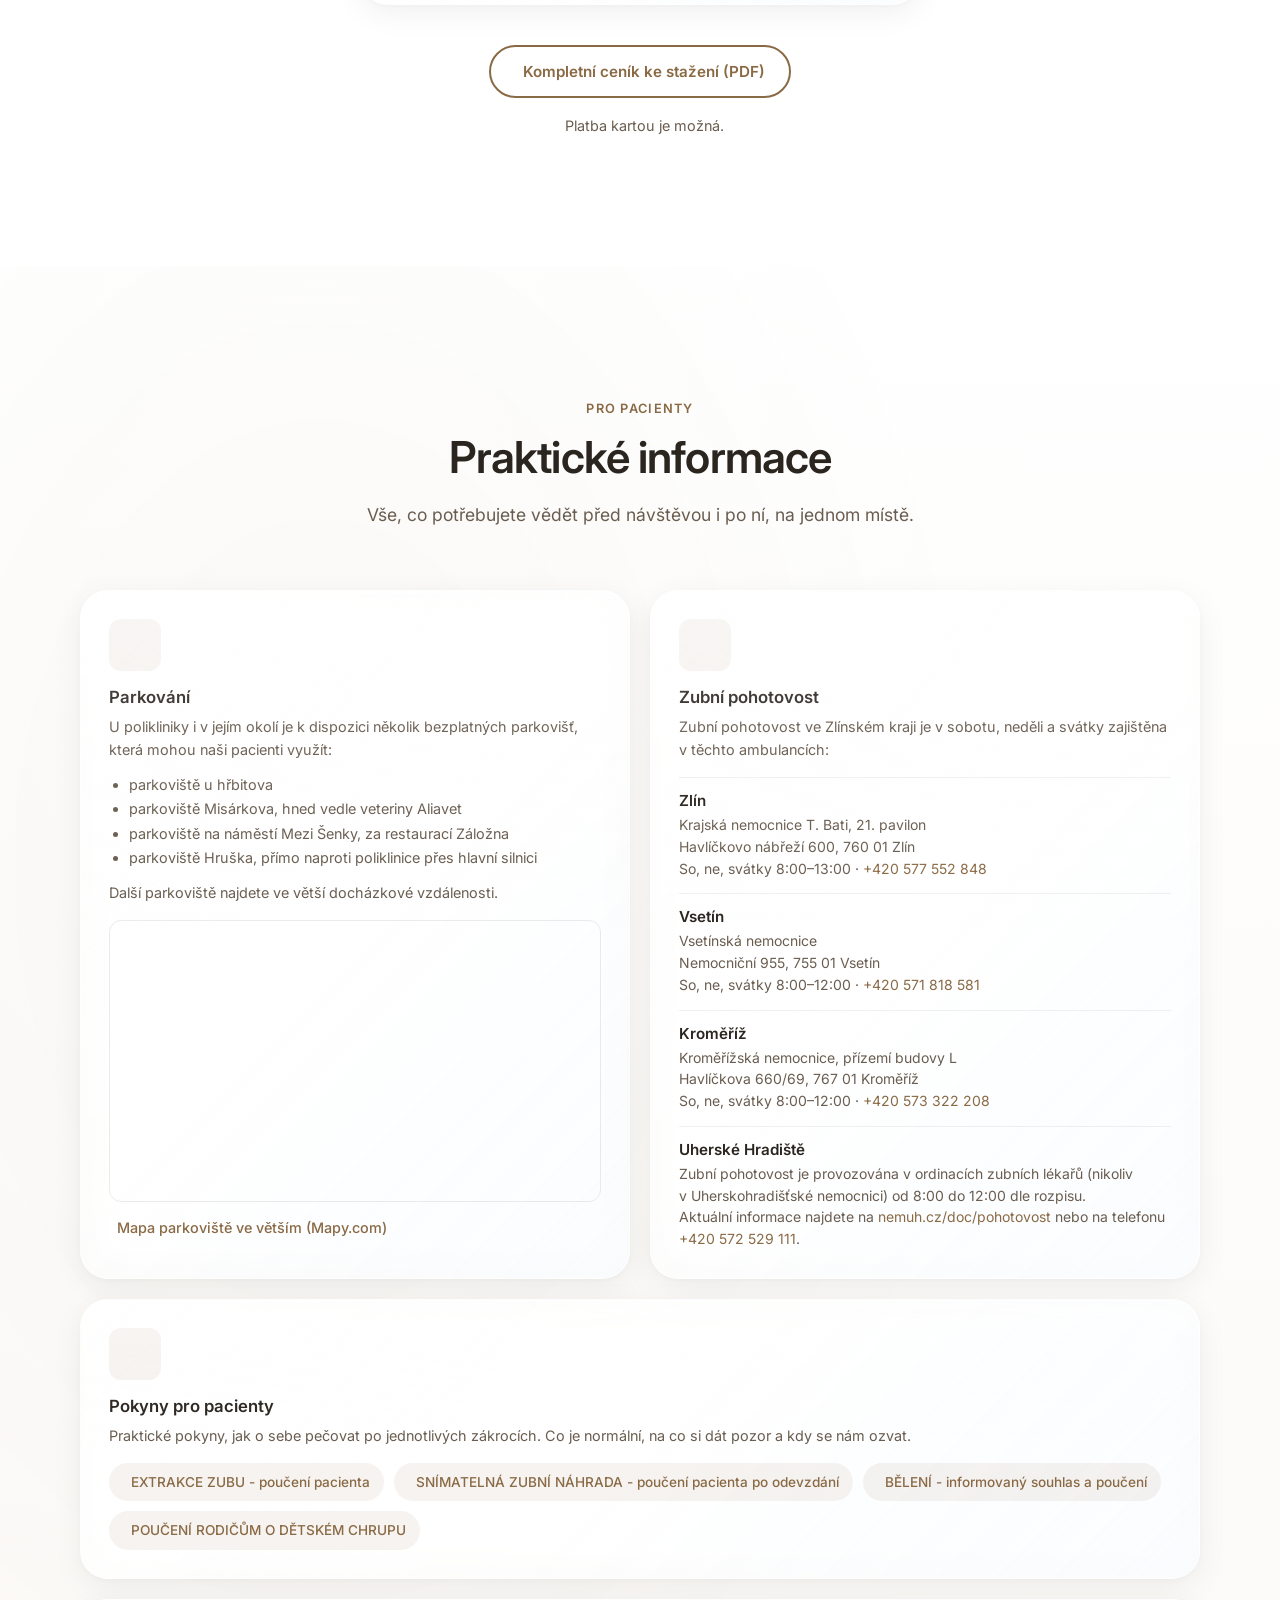
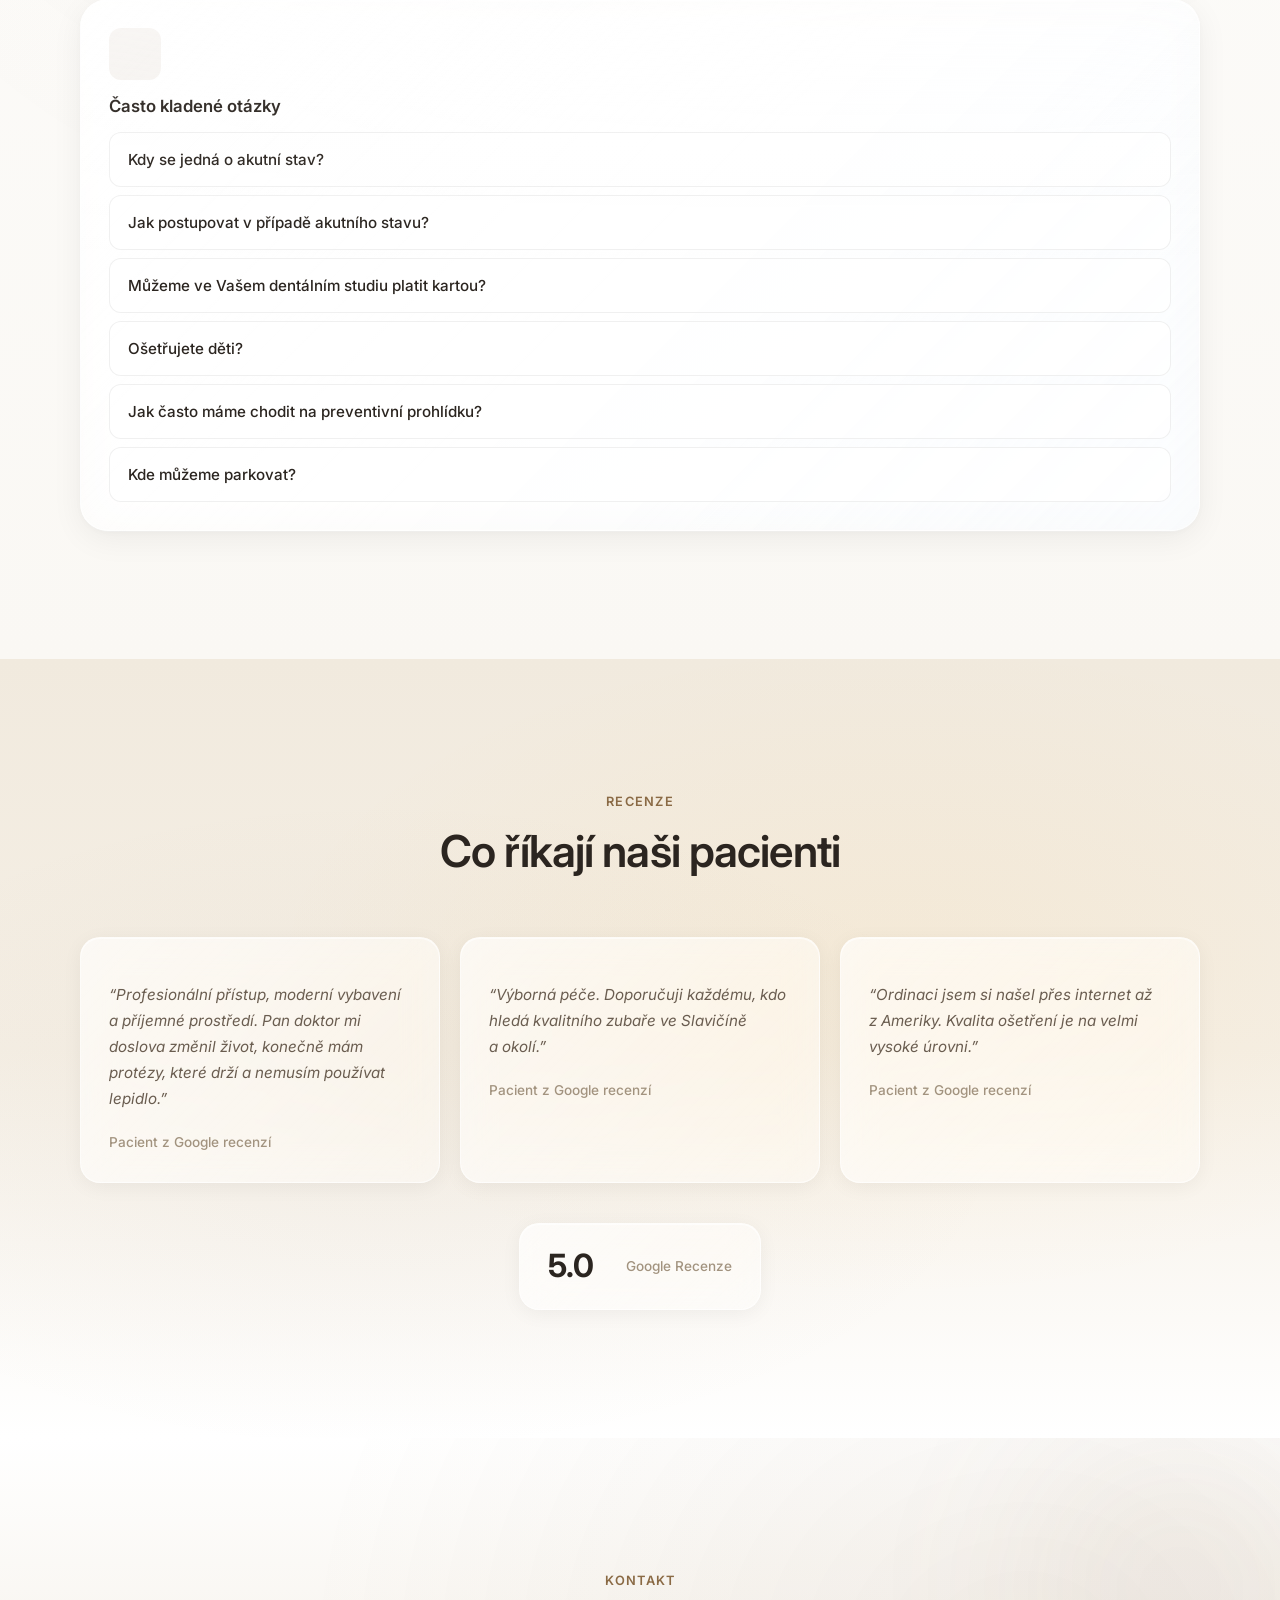
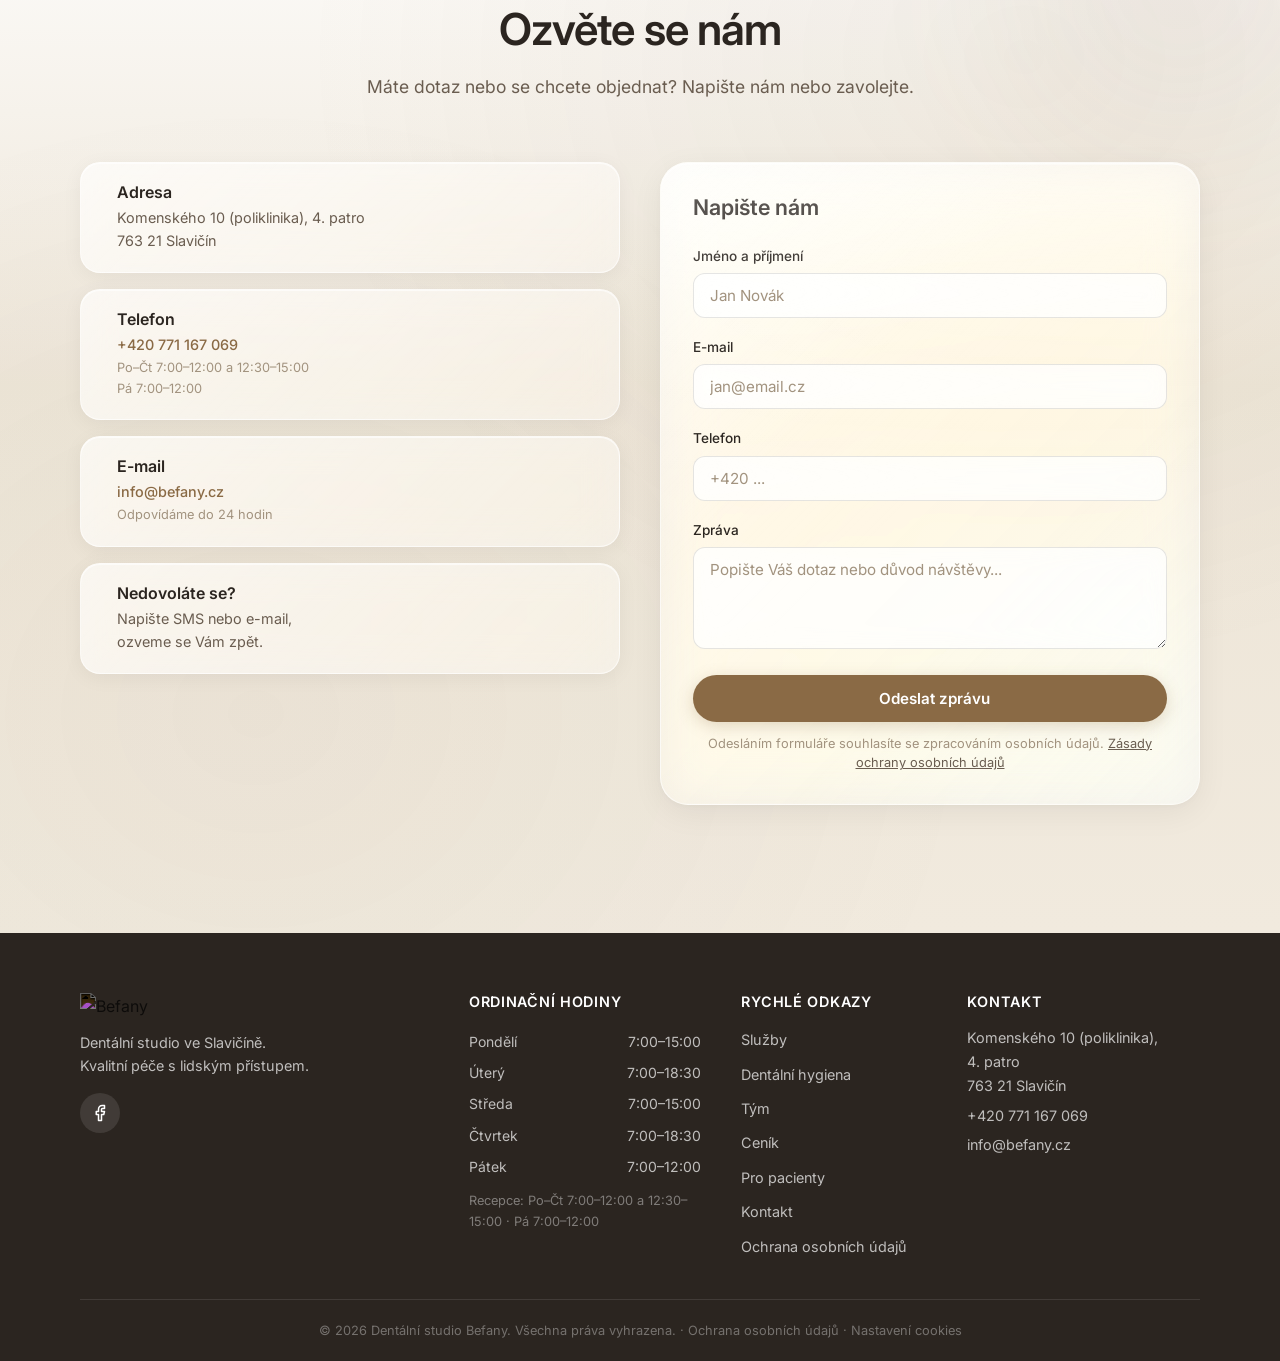
==== commit 86a1d876: "v6.8: kolo 9, Kristýna Kořenková, DiS., dentální hygienistka, před Lenkou Markovou Co-Authored-By: C" ====
--- a/index.html
+++ b/index.html
@@ -15,7 +15,7 @@
   <script src="https://unpkg.com/lucide@latest"></script>
 
   <!-- Styles -->
-  <link rel="stylesheet" href="style.css?v=6.6">
+  <link rel="stylesheet" href="style.css?v=6.8">
 </head>
 <body>
 
@@ -244,7 +244,7 @@
           <p>Na začátku proběhne krátký rozhovor o&nbsp;zdravotním stavu, případných obtížích a&nbsp;dosavadních návycích v&nbsp;péči o&nbsp;zuby. Pacient si může přinést také své běžně používané pomůcky. Společně s&nbsp;dentální hygienistkou lze zhodnotit jejich vhodnost a&nbsp;správnou techniku&nbsp;používání.</p>
         </div>
 
-        <div class="hygiene-step glass-card reveal">
+        <div class="hygiene-step hygiene-step--foto glass-card reveal">
           <span class="hygiene-step-num">2</span>
           <h4>Vyšetření dutiny ústní a&nbsp;následné ošetření</h4>
           <img class="hygiene-step-img" src="assets/dentalni-hygiena-vyska.jpg" alt="Dentální hygienistka ukazuje na plyšové žirafě správné čištění zubů" width="600" height="800" loading="lazy">
@@ -346,6 +346,14 @@
           </div>
           <h3>Miroslava Březáčková</h3>
           <p class="team-role">Recepční</p>
+        </div>
+
+        <div class="team-card reveal">
+          <div class="team-photo" data-initials="KK">
+            <img src="assets/team/kristyna-korenkova.jpg" alt="Kristýna Kořenková, dentální hygienistka" width="600" height="600" loading="lazy">
+          </div>
+          <h3>Kristýna Kořenková, DiS.</h3>
+          <p class="team-role">Dentální hygienistka</p>
         </div>
 
         <div class="team-card reveal">
@@ -705,7 +713,7 @@
 
 
   <!-- Scripts -->
-  <script src="main.js?v=6.6"></script>
-  <script src="cookies.js?v=6.6"></script>
+  <script src="main.js?v=6.8"></script>
+  <script src="cookies.js?v=6.8"></script>
 </body>
 </html>
--- a/style.css
+++ b/style.css
@@ -2081,3 +2081,17 @@
     height: 220px;
   }
 }
+
+
+/* ===== KOLO 8: mobil, fotka hygieny nad krokem 2 (v6.7) ===== */
+@media (max-width: 600px) {
+  .hygiene-step--foto {
+    display: flex;
+    flex-direction: column;
+  }
+
+  .hygiene-step--foto .hygiene-step-img {
+    order: -1;
+    margin: 0 auto 20px;
+  }
+}
